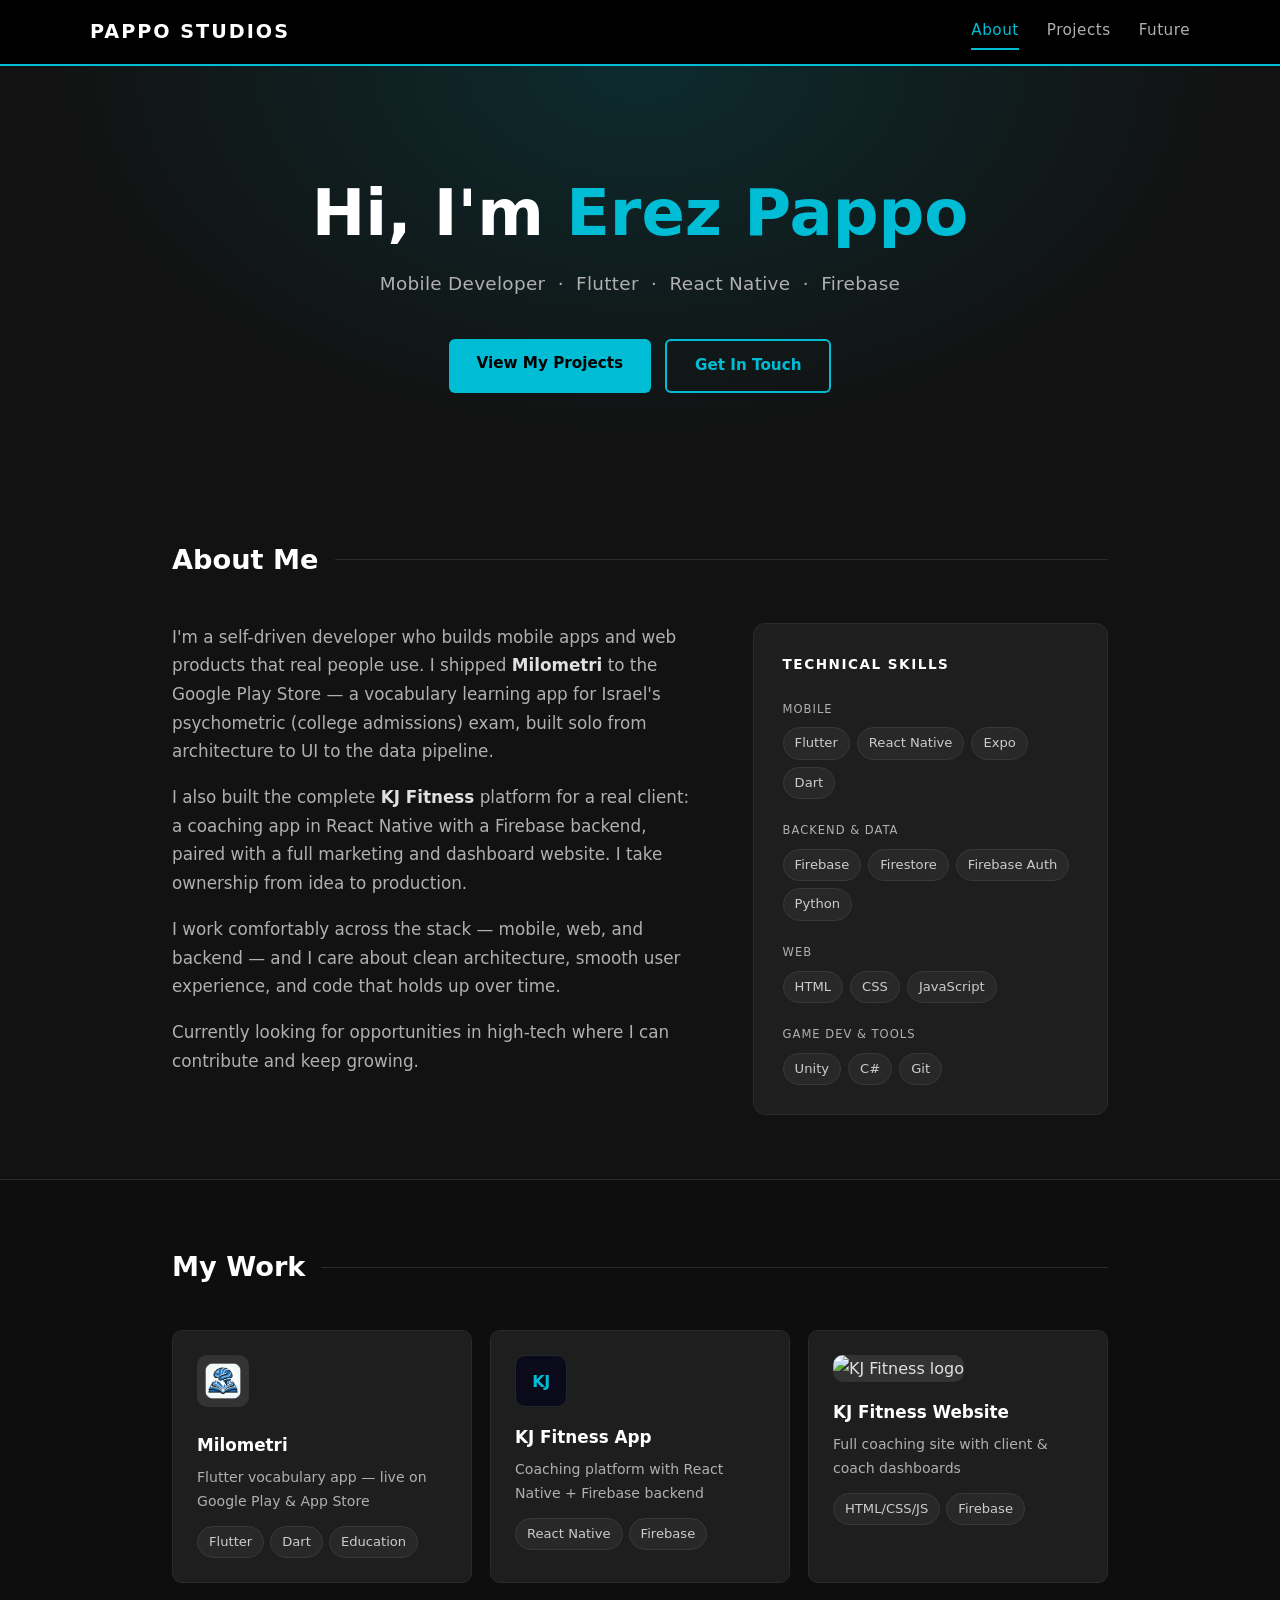
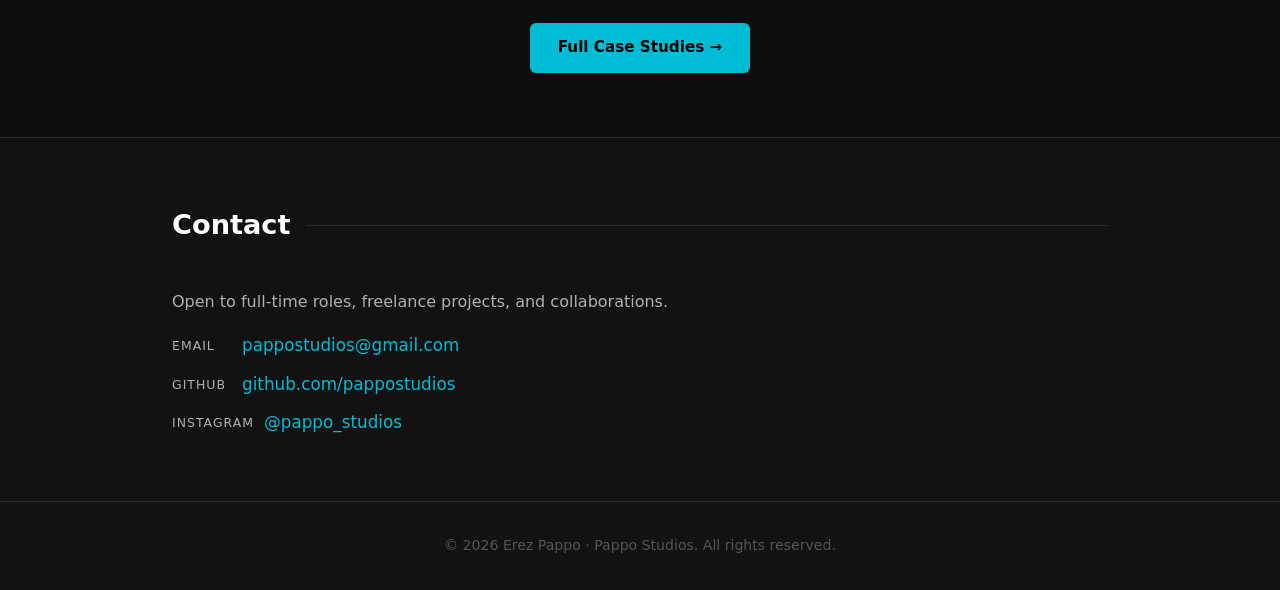
==== index.html @ 2765cebe "Add Instagram to contact section and live link for KJ Fitness Website https://claude.ai/code/session" ====
<!DOCTYPE html>
<html lang="en">
<head>
    <meta charset="UTF-8">
    <meta name="viewport" content="width=device-width, initial-scale=1.0">
    <title>Pappo Studios — Erez Pappo</title>
    <meta name="description" content="Erez Pappo — mobile app developer specializing in Flutter and React Native. Shipped Milometri on Google Play and built the KJ Fitness platform.">
    <meta name="google-site-verification" content="IaIan8TqYWaDXuc7kkfUvZFAm7i82vRH1DQ_aaLUsQQ" />
    <style>
        :root {
            --primary: #00bcd4;
            --bg: #121212;
            --card: #1e1e1e;
            --border: #2a2a2a;
            --text: #e0e0e0;
            --muted: #b0b0b0;
        }

        *, *::before, *::after { box-sizing: border-box; margin: 0; padding: 0; }

        body {
            font-family: 'Segoe UI', system-ui, -apple-system, sans-serif;
            background: var(--bg);
            color: var(--text);
            line-height: 1.7;
        }

        /* ── Header ── */
        header {
            background: #000;
            border-bottom: 2px solid var(--primary);
            padding: 0 2rem;
            position: sticky;
            top: 0;
            z-index: 100;
        }

        .header-inner {
            max-width: 1100px;
            margin: 0 auto;
            display: flex;
            align-items: center;
            justify-content: space-between;
            height: 64px;
        }

        .logo {
            font-size: 1.2rem;
            font-weight: 800;
            letter-spacing: 2px;
            color: #fff;
            text-transform: uppercase;
            text-decoration: none;
        }

        nav { display: flex; gap: 28px; }
        nav a {
            color: var(--muted);
            text-decoration: none;
            font-size: 0.95rem;
            letter-spacing: 0.5px;
            transition: color 0.2s;
            padding: 4px 0;
            border-bottom: 2px solid transparent;
        }
        nav a:hover { color: #fff; }
        nav a.active { color: var(--primary); border-bottom-color: var(--primary); }

        /* ── Hero ── */
        .hero {
            padding: 7rem 2rem 5rem;
            text-align: center;
            background: radial-gradient(ellipse at 50% 0%, #0d2b2e 0%, var(--bg) 65%);
        }

        .hero h1 {
            font-size: clamp(2.4rem, 6vw, 4rem);
            font-weight: 800;
            line-height: 1.1;
            margin-bottom: 1.2rem;
            color: #fff;
        }

        .accent { color: var(--primary); }

        .hero .tagline {
            font-size: 1.15rem;
            color: var(--muted);
            margin-bottom: 2.5rem;
            letter-spacing: 0.3px;
        }

        .hero-links { display: flex; gap: 14px; justify-content: center; flex-wrap: wrap; }

        /* ── Buttons ── */
        .btn-primary {
            display: inline-block;
            padding: 12px 28px;
            background: var(--primary);
            color: #000;
            font-weight: 700;
            text-decoration: none;
            border-radius: 6px;
            transition: background 0.2s, color 0.2s;
            font-size: 0.95rem;
        }
        .btn-primary:hover { background: #fff; color: #000; }

        .btn-outline {
            display: inline-block;
            padding: 12px 28px;
            border: 2px solid var(--primary);
            color: var(--primary);
            font-weight: 700;
            text-decoration: none;
            border-radius: 6px;
            transition: all 0.2s;
            font-size: 0.95rem;
        }
        .btn-outline:hover { background: var(--primary); color: #000; }

        /* ── Container / Sections ── */
        .container {
            max-width: 1000px;
            margin: 0 auto;
            padding: 4rem 2rem;
        }

        .section-title {
            font-size: 1.7rem;
            font-weight: 700;
            color: #fff;
            margin-bottom: 2.5rem;
            display: flex;
            align-items: center;
            gap: 1rem;
        }
        .section-title::after {
            content: '';
            flex: 1;
            height: 1px;
            background: var(--border);
        }

        /* ── About grid ── */
        .about-grid {
            display: grid;
            grid-template-columns: 3fr 2fr;
            gap: 3rem;
            align-items: start;
        }

        .about-text p {
            color: var(--muted);
            margin-bottom: 1.1rem;
            font-size: 1.05rem;
        }
        .about-text p:last-child { margin-bottom: 0; }
        .about-text strong { color: var(--text); }

        /* ── Skills box ── */
        .skills-box {
            background: var(--card);
            border: 1px solid var(--border);
            border-radius: 12px;
            padding: 1.8rem;
        }

        .skills-box h3 {
            font-size: 0.85rem;
            font-weight: 700;
            color: #fff;
            margin-bottom: 1.5rem;
            text-transform: uppercase;
            letter-spacing: 1.5px;
        }

        .skill-group { margin-bottom: 1.4rem; }
        .skill-group:last-child { margin-bottom: 0; }

        .skill-label {
            display: block;
            font-size: 0.72rem;
            text-transform: uppercase;
            letter-spacing: 1px;
            color: var(--muted);
            margin-bottom: 8px;
        }

        .skill-tags { display: flex; flex-wrap: wrap; gap: 7px; }

        .tag {
            display: inline-block;
            background: #282828;
            color: #ccc;
            padding: 4px 11px;
            border-radius: 20px;
            font-size: 0.82rem;
            border: 1px solid #383838;
        }

        /* ── Section alt (projects preview) ── */
        .section-alt {
            background: #0e0e0e;
            border-top: 1px solid var(--border);
            border-bottom: 1px solid var(--border);
        }

        .preview-grid {
            display: grid;
            grid-template-columns: repeat(auto-fit, minmax(250px, 1fr));
            gap: 18px;
            margin-bottom: 2.5rem;
        }

        .preview-card {
            background: var(--card);
            border: 1px solid var(--border);
            border-radius: 10px;
            padding: 1.5rem;
            transition: border-color 0.2s, transform 0.2s;
            text-decoration: none;
            display: block;
            color: var(--text);
        }
        .preview-card:hover { border-color: var(--primary); transform: translateY(-3px); }

        .preview-logo {
            width: 52px;
            height: 52px;
            border-radius: 10px;
            object-fit: cover;
            margin-bottom: 1rem;
            background: #333;
        }

        .preview-logo-text {
            width: 52px;
            height: 52px;
            border-radius: 10px;
            margin-bottom: 1rem;
            background: #0A0A1A;
            border: 1px solid #1e2a2a;
            display: flex;
            align-items: center;
            justify-content: center;
            font-size: 1rem;
            font-weight: 900;
            color: #00bcd4;
            letter-spacing: -0.5px;
        }

        .preview-card h3 { font-size: 1.05rem; margin-bottom: 6px; color: #fff; }
        .preview-card p { font-size: 0.88rem; color: var(--muted); margin-bottom: 12px; }
        .preview-card .tag-row { display: flex; flex-wrap: wrap; gap: 6px; }

        /* ── Contact ── */
        .contact-list {
            list-style: none;
            display: flex;
            flex-direction: column;
            gap: 10px;
            margin-top: 1rem;
            font-size: 1.05rem;
        }
        .contact-list li { display: flex; align-items: center; gap: 10px; color: var(--muted); }
        .contact-list .label { min-width: 60px; font-size: 0.78rem; text-transform: uppercase; letter-spacing: 1px; }
        .contact-list a { color: var(--primary); text-decoration: none; }
        .contact-list a:hover { text-decoration: underline; }

        /* ── Footer ── */
        footer {
            text-align: center;
            padding: 2rem;
            color: #555;
            border-top: 1px solid var(--border);
            font-size: 0.88rem;
        }

        /* ── Responsive ── */
        @media (max-width: 720px) {
            .about-grid { grid-template-columns: 1fr; }
            nav { gap: 18px; }
        }
    </style>
</head>
<body>

    <header>
        <div class="header-inner">
            <a href="index.html" class="logo">Pappo Studios</a>
            <nav>
                <a href="index.html" class="active">About</a>
                <a href="projects.html">Projects</a>
                <a href="future.html">Future</a>
            </nav>
        </div>
    </header>

    <!-- Hero -->
    <section class="hero">
        <h1>Hi, I'm <span class="accent">Erez Pappo</span></h1>
        <p class="tagline">Mobile Developer &nbsp;&middot;&nbsp; Flutter &nbsp;&middot;&nbsp; React Native &nbsp;&middot;&nbsp; Firebase</p>
        <div class="hero-links">
            <a href="projects.html" class="btn-primary">View My Projects</a>
            <a href="mailto:pappostudios@gmail.com" class="btn-outline">Get In Touch</a>
        </div>
    </section>

    <!-- About -->
    <div class="container">
        <h2 class="section-title">About Me</h2>
        <div class="about-grid">
            <div class="about-text">
                <p>I'm a self-driven developer who builds mobile apps and web products that real people use. I shipped <strong>Milometri</strong> to the Google Play Store &mdash; a vocabulary learning app for Israel's psychometric (college admissions) exam, built solo from architecture to UI to the data pipeline.</p>
                <p>I also built the complete <strong>KJ Fitness</strong> platform for a real client: a coaching app in React Native with a Firebase backend, paired with a full marketing and dashboard website. I take ownership from idea to production.</p>
                <p>I work comfortably across the stack &mdash; mobile, web, and backend &mdash; and I care about clean architecture, smooth user experience, and code that holds up over time.</p>
                <p>Currently looking for opportunities in high-tech where I can contribute and keep growing.</p>
            </div>

            <div class="skills-box">
                <h3>Technical Skills</h3>

                <div class="skill-group">
                    <span class="skill-label">Mobile</span>
                    <div class="skill-tags">
                        <span class="tag">Flutter</span>
                        <span class="tag">React Native</span>
                        <span class="tag">Expo</span>
                        <span class="tag">Dart</span>
                    </div>
                </div>

                <div class="skill-group">
                    <span class="skill-label">Backend &amp; Data</span>
                    <div class="skill-tags">
                        <span class="tag">Firebase</span>
                        <span class="tag">Firestore</span>
                        <span class="tag">Firebase Auth</span>
                        <span class="tag">Python</span>
                    </div>
                </div>

                <div class="skill-group">
                    <span class="skill-label">Web</span>
                    <div class="skill-tags">
                        <span class="tag">HTML</span>
                        <span class="tag">CSS</span>
                        <span class="tag">JavaScript</span>
                    </div>
                </div>

                <div class="skill-group">
                    <span class="skill-label">Game Dev &amp; Tools</span>
                    <div class="skill-tags">
                        <span class="tag">Unity</span>
                        <span class="tag">C#</span>
                        <span class="tag">Git</span>
                    </div>
                </div>
            </div>
        </div>
    </div>

    <!-- Projects Preview -->
    <section class="section-alt">
        <div class="container">
            <h2 class="section-title">My Work</h2>

            <div class="preview-grid">
                <a href="projects.html#milometri" class="preview-card">
                    <img src="images/icon.png" alt="Milometri icon" class="preview-logo">
                    <h3>Milometri</h3>
                    <p>Flutter vocabulary app &mdash; live on Google Play &amp; App Store</p>
                    <div class="tag-row">
                        <span class="tag">Flutter</span>
                        <span class="tag">Dart</span>
                        <span class="tag">Education</span>
                    </div>
                </a>

                <a href="projects.html#kj-app" class="preview-card">
                    <div class="preview-logo-text">KJ</div>
                    <h3>KJ Fitness App</h3>
                    <p>Coaching platform with React Native + Firebase backend</p>
                    <div class="tag-row">
                        <span class="tag">React Native</span>
                        <span class="tag">Firebase</span>
                    </div>
                </a>

                <a href="projects.html#kj-website" class="preview-card">
                    <img src="https://raw.githubusercontent.com/pappostudios/KJ-Fitness-Website/main/kj%20fitness.jpg" alt="KJ Fitness logo" class="preview-logo">
                    <h3>KJ Fitness Website</h3>
                    <p>Full coaching site with client &amp; coach dashboards</p>
                    <div class="tag-row">
                        <span class="tag">HTML/CSS/JS</span>
                        <span class="tag">Firebase</span>
                    </div>
                </a>
            </div>

            <div style="text-align: center;">
                <a href="projects.html" class="btn-primary">Full Case Studies &rarr;</a>
            </div>
        </div>
    </section>

    <!-- Contact -->
    <div class="container">
        <h2 class="section-title">Contact</h2>
        <p style="color: var(--muted);">Open to full-time roles, freelance projects, and collaborations.</p>
        <ul class="contact-list">
            <li>
                <span class="label">Email</span>
                <a href="mailto:pappostudios@gmail.com">pappostudios@gmail.com</a>
            </li>
            <li>
                <span class="label">GitHub</span>
                <a href="https://github.com/pappostudios" target="_blank" rel="noopener">github.com/pappostudios</a>
            </li>
            <li>
                <span class="label">Instagram</span>
                <a href="https://www.instagram.com/pappo_studios?igsh=cGtnejB0eWY4bWkz" target="_blank" rel="noopener">@pappo_studios</a>
            </li>
        </ul>
    </div>

    <footer>
        <p>&copy; 2026 Erez Pappo &middot; Pappo Studios. All rights reserved.</p>
    </footer>

</body>
</html>
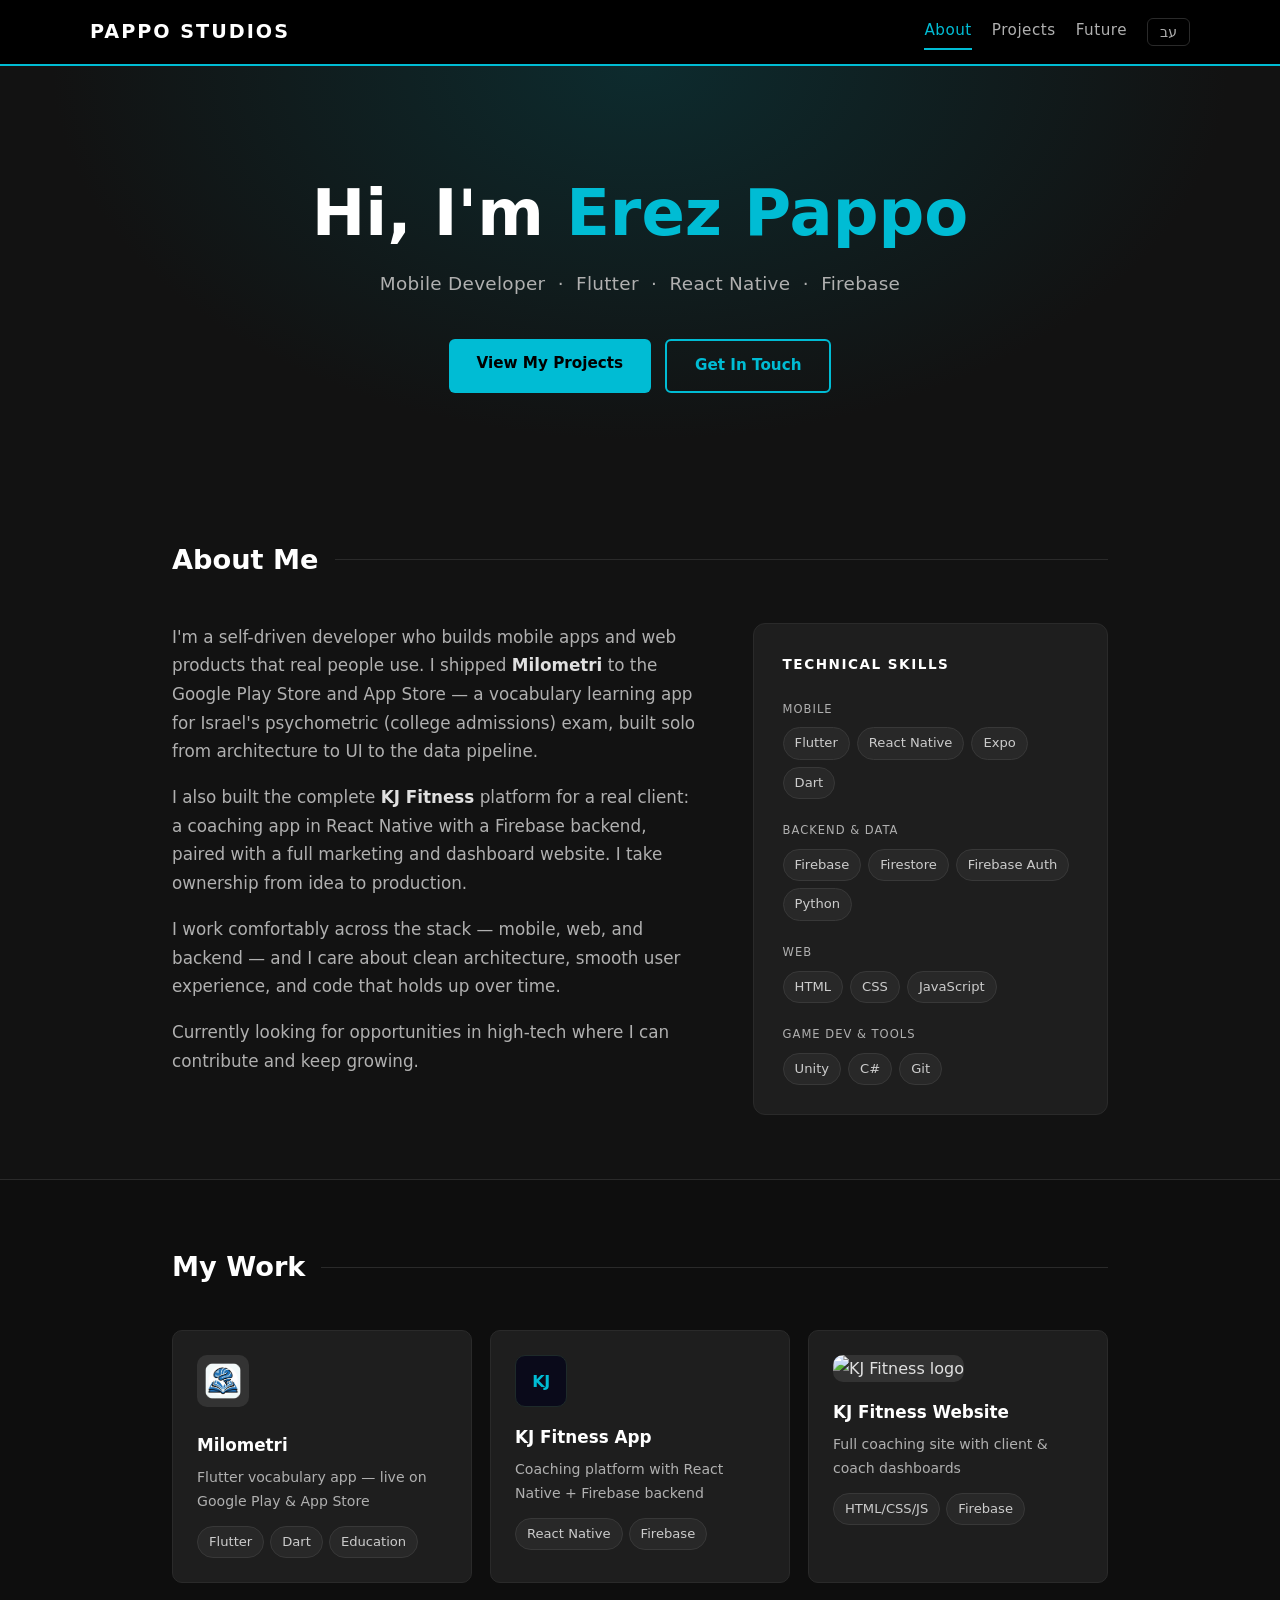
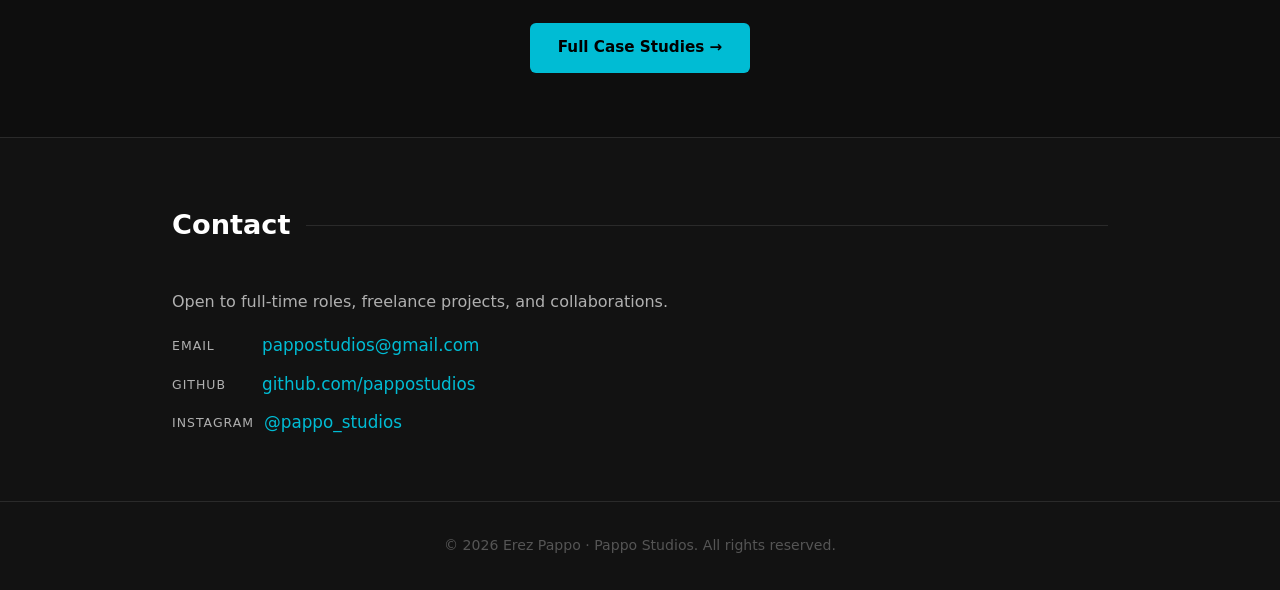
==== commit 626e71f7: "Add bilingual EN/HE language toggle across all three pages - Language switcher button (עב / EN) in e" ====
--- a/index.html
+++ b/index.html
@@ -1,11 +1,22 @@
 <!DOCTYPE html>
-<html lang="en">
+<html lang="en" dir="ltr" data-lang="en">
 <head>
     <meta charset="UTF-8">
     <meta name="viewport" content="width=device-width, initial-scale=1.0">
     <title>Pappo Studios — Erez Pappo</title>
-    <meta name="description" content="Erez Pappo — mobile app developer specializing in Flutter and React Native. Shipped Milometri on Google Play and built the KJ Fitness platform.">
+    <meta name="description" content="Erez Pappo — mobile app developer specializing in Flutter and React Native.">
     <meta name="google-site-verification" content="IaIan8TqYWaDXuc7kkfUvZFAm7i82vRH1DQ_aaLUsQQ" />
+    <script>
+        /* Runs before CSS paint — prevents Hebrew flash */
+        (function () {
+            var s = localStorage.getItem('lang');
+            if (s === 'he') {
+                document.documentElement.setAttribute('lang', 'he');
+                document.documentElement.setAttribute('dir', 'rtl');
+                document.documentElement.setAttribute('data-lang', 'he');
+            }
+        })();
+    </script>
     <style>
         :root {
             --primary: #00bcd4;
@@ -25,6 +36,24 @@
             line-height: 1.7;
         }
 
+        /* ── Language visibility ── */
+        html[data-lang="he"] .en { display: none !important; }
+        html:not([data-lang="he"]) .he { display: none !important; }
+
+        /* ── Language button ── */
+        .lang-btn {
+            background: transparent;
+            border: 1px solid var(--border);
+            color: var(--muted);
+            padding: 5px 12px;
+            border-radius: 6px;
+            cursor: pointer;
+            font-size: 0.88rem;
+            font-family: inherit;
+            transition: border-color 0.2s, color 0.2s;
+        }
+        .lang-btn:hover { border-color: var(--primary); color: var(--primary); }
+
         /* ── Header ── */
         header {
             background: #000;
@@ -53,7 +82,7 @@
             text-decoration: none;
         }
 
-        nav { display: flex; gap: 28px; }
+        nav { display: flex; gap: 20px; align-items: center; }
         nav a {
             color: var(--muted);
             text-decoration: none;
@@ -199,7 +228,7 @@
             border: 1px solid #383838;
         }
 
-        /* ── Section alt (projects preview) ── */
+        /* ── Section alt ── */
         .section-alt {
             background: #0e0e0e;
             border-top: 1px solid var(--border);
@@ -264,7 +293,7 @@
             font-size: 1.05rem;
         }
         .contact-list li { display: flex; align-items: center; gap: 10px; color: var(--muted); }
-        .contact-list .label { min-width: 60px; font-size: 0.78rem; text-transform: uppercase; letter-spacing: 1px; }
+        .contact-list .label { min-width: 80px; font-size: 0.78rem; text-transform: uppercase; letter-spacing: 1px; }
         .contact-list a { color: var(--primary); text-decoration: none; }
         .contact-list a:hover { text-decoration: underline; }
 
@@ -280,7 +309,7 @@
         /* ── Responsive ── */
         @media (max-width: 720px) {
             .about-grid { grid-template-columns: 1fr; }
-            nav { gap: 18px; }
+            nav { gap: 12px; }
         }
     </style>
 </head>
@@ -290,39 +319,74 @@
         <div class="header-inner">
             <a href="index.html" class="logo">Pappo Studios</a>
             <nav>
-                <a href="index.html" class="active">About</a>
-                <a href="projects.html">Projects</a>
-                <a href="future.html">Future</a>
+                <a href="index.html" class="active">
+                    <span class="en">About</span><span class="he">אודות</span>
+                </a>
+                <a href="projects.html">
+                    <span class="en">Projects</span><span class="he">פרויקטים</span>
+                </a>
+                <a href="future.html">
+                    <span class="en">Future</span><span class="he">עתידי</span>
+                </a>
+                <button onclick="toggleLang()" id="langBtn" class="lang-btn">עב</button>
             </nav>
         </div>
     </header>
 
     <!-- Hero -->
     <section class="hero">
-        <h1>Hi, I'm <span class="accent">Erez Pappo</span></h1>
-        <p class="tagline">Mobile Developer &nbsp;&middot;&nbsp; Flutter &nbsp;&middot;&nbsp; React Native &nbsp;&middot;&nbsp; Firebase</p>
+        <h1>
+            <span class="en">Hi, I'm <span class="accent">Erez Pappo</span></span>
+            <span class="he">היי, אני <span class="accent">ארז פפו</span></span>
+        </h1>
+        <p class="tagline">
+            <span class="en">Mobile Developer &nbsp;&middot;&nbsp; Flutter &nbsp;&middot;&nbsp; React Native &nbsp;&middot;&nbsp; Firebase</span>
+            <span class="he">מפתח מובייל &nbsp;&middot;&nbsp; Flutter &nbsp;&middot;&nbsp; React Native &nbsp;&middot;&nbsp; Firebase</span>
+        </p>
         <div class="hero-links">
-            <a href="projects.html" class="btn-primary">View My Projects</a>
-            <a href="mailto:pappostudios@gmail.com" class="btn-outline">Get In Touch</a>
+            <a href="projects.html" class="btn-primary">
+                <span class="en">View My Projects</span>
+                <span class="he">הפרויקטים שלי</span>
+            </a>
+            <a href="mailto:pappostudios@gmail.com" class="btn-outline">
+                <span class="en">Get In Touch</span>
+                <span class="he">צור קשר</span>
+            </a>
         </div>
     </section>
 
     <!-- About -->
     <div class="container">
-        <h2 class="section-title">About Me</h2>
+        <h2 class="section-title">
+            <span class="en">About Me</span>
+            <span class="he">אודות</span>
+        </h2>
         <div class="about-grid">
             <div class="about-text">
-                <p>I'm a self-driven developer who builds mobile apps and web products that real people use. I shipped <strong>Milometri</strong> to the Google Play Store &mdash; a vocabulary learning app for Israel's psychometric (college admissions) exam, built solo from architecture to UI to the data pipeline.</p>
-                <p>I also built the complete <strong>KJ Fitness</strong> platform for a real client: a coaching app in React Native with a Firebase backend, paired with a full marketing and dashboard website. I take ownership from idea to production.</p>
-                <p>I work comfortably across the stack &mdash; mobile, web, and backend &mdash; and I care about clean architecture, smooth user experience, and code that holds up over time.</p>
-                <p>Currently looking for opportunities in high-tech where I can contribute and keep growing.</p>
+                <p class="en">I'm a self-driven developer who builds mobile apps and web products that real people use. I shipped <strong>Milometri</strong> to the Google Play Store and App Store &mdash; a vocabulary learning app for Israel's psychometric (college admissions) exam, built solo from architecture to UI to the data pipeline.</p>
+                <p class="he">אני מפתח עצמאי שבונה אפליקציות מובייל ומוצרי ווב שאנשים אמיתיים משתמשים בהם. פיתחתי ופרסמתי את <strong>מילומטרי</strong> ב-Google Play ובאפ סטור — אפליקציה ללימוד אוצר מילים לפסיכומטרי, שנבנתה לבד מהארכיטקטורה ועד ה-UI ו-Pipeline הנתונים.</p>
+
+                <p class="en">I also built the complete <strong>KJ Fitness</strong> platform for a real client: a coaching app in React Native with a Firebase backend, paired with a full marketing and dashboard website. I take ownership from idea to production.</p>
+                <p class="he">פיתחתי גם את פלטפורמת <strong>KJ Fitness</strong> עבור לקוח אמיתי: אפליקציית אימון ב-React Native עם Backend ב-Firebase, לצד אתר שיווקי ודשבורדים מלאים. אני לוקח אחריות מלאה מהרעיון ועד הפרודקשן.</p>
+
+                <p class="en">I work comfortably across the stack &mdash; mobile, web, and backend &mdash; and I care about clean architecture, smooth user experience, and code that holds up over time.</p>
+                <p class="he">אני עובד בנוחות לאורך כל ה-Stack — מובייל, ווב ו-Backend — ואכפת לי מארכיטקטורה נקייה, חוויית משתמש חלקה וקוד שמחזיק לאורך זמן.</p>
+
+                <p class="en">Currently looking for opportunities in high-tech where I can contribute and keep growing.</p>
+                <p class="he">מחפש כעת הזדמנויות בהייטק שבהן אוכל לתרום ולהמשיך לצמוח.</p>
             </div>
 
             <div class="skills-box">
-                <h3>Technical Skills</h3>
+                <h3>
+                    <span class="en">Technical Skills</span>
+                    <span class="he">כישורים טכניים</span>
+                </h3>
 
                 <div class="skill-group">
-                    <span class="skill-label">Mobile</span>
+                    <span class="skill-label">
+                        <span class="en">Mobile</span>
+                        <span class="he">מובייל</span>
+                    </span>
                     <div class="skill-tags">
                         <span class="tag">Flutter</span>
                         <span class="tag">React Native</span>
@@ -332,7 +396,10 @@
                 </div>
 
                 <div class="skill-group">
-                    <span class="skill-label">Backend &amp; Data</span>
+                    <span class="skill-label">
+                        <span class="en">Backend &amp; Data</span>
+                        <span class="he">Backend ונתונים</span>
+                    </span>
                     <div class="skill-tags">
                         <span class="tag">Firebase</span>
                         <span class="tag">Firestore</span>
@@ -342,7 +409,10 @@
                 </div>
 
                 <div class="skill-group">
-                    <span class="skill-label">Web</span>
+                    <span class="skill-label">
+                        <span class="en">Web</span>
+                        <span class="he">ווב</span>
+                    </span>
                     <div class="skill-tags">
                         <span class="tag">HTML</span>
                         <span class="tag">CSS</span>
@@ -351,7 +421,10 @@
                 </div>
 
                 <div class="skill-group">
-                    <span class="skill-label">Game Dev &amp; Tools</span>
+                    <span class="skill-label">
+                        <span class="en">Game Dev &amp; Tools</span>
+                        <span class="he">פיתוח משחקים וכלים</span>
+                    </span>
                     <div class="skill-tags">
                         <span class="tag">Unity</span>
                         <span class="tag">C#</span>
@@ -365,13 +438,19 @@
     <!-- Projects Preview -->
     <section class="section-alt">
         <div class="container">
-            <h2 class="section-title">My Work</h2>
+            <h2 class="section-title">
+                <span class="en">My Work</span>
+                <span class="he">העבודות שלי</span>
+            </h2>
 
             <div class="preview-grid">
                 <a href="projects.html#milometri" class="preview-card">
                     <img src="images/icon.png" alt="Milometri icon" class="preview-logo">
                     <h3>Milometri</h3>
-                    <p>Flutter vocabulary app &mdash; live on Google Play &amp; App Store</p>
+                    <p>
+                        <span class="en">Flutter vocabulary app &mdash; live on Google Play &amp; App Store</span>
+                        <span class="he">אפליקציית אוצר מילים ב-Flutter — זמינה ב-Google Play ובאפ סטור</span>
+                    </p>
                     <div class="tag-row">
                         <span class="tag">Flutter</span>
                         <span class="tag">Dart</span>
@@ -382,7 +461,10 @@
                 <a href="projects.html#kj-app" class="preview-card">
                     <div class="preview-logo-text">KJ</div>
                     <h3>KJ Fitness App</h3>
-                    <p>Coaching platform with React Native + Firebase backend</p>
+                    <p>
+                        <span class="en">Coaching platform with React Native + Firebase backend</span>
+                        <span class="he">פלטפורמת אימון עם React Native ו-Firebase</span>
+                    </p>
                     <div class="tag-row">
                         <span class="tag">React Native</span>
                         <span class="tag">Firebase</span>
@@ -392,7 +474,10 @@
                 <a href="projects.html#kj-website" class="preview-card">
                     <img src="https://raw.githubusercontent.com/pappostudios/KJ-Fitness-Website/main/kj%20fitness.jpg" alt="KJ Fitness logo" class="preview-logo">
                     <h3>KJ Fitness Website</h3>
-                    <p>Full coaching site with client &amp; coach dashboards</p>
+                    <p>
+                        <span class="en">Full coaching site with client &amp; coach dashboards</span>
+                        <span class="he">אתר אימון מלא עם דשבורדים ללקוח ולמאמן</span>
+                    </p>
                     <div class="tag-row">
                         <span class="tag">HTML/CSS/JS</span>
                         <span class="tag">Firebase</span>
@@ -401,18 +486,27 @@
             </div>
 
             <div style="text-align: center;">
-                <a href="projects.html" class="btn-primary">Full Case Studies &rarr;</a>
+                <a href="projects.html" class="btn-primary">
+                    <span class="en">Full Case Studies &rarr;</span>
+                    <span class="he">&larr; לכל הפרויקטים</span>
+                </a>
             </div>
         </div>
     </section>
 
     <!-- Contact -->
     <div class="container">
-        <h2 class="section-title">Contact</h2>
-        <p style="color: var(--muted);">Open to full-time roles, freelance projects, and collaborations.</p>
+        <h2 class="section-title">
+            <span class="en">Contact</span>
+            <span class="he">יצירת קשר</span>
+        </h2>
+        <p style="color: var(--muted);">
+            <span class="en">Open to full-time roles, freelance projects, and collaborations.</span>
+            <span class="he">פתוח לפוזיציות Full-time, פרויקטים פרילנס ושיתופי פעולה.</span>
+        </p>
         <ul class="contact-list">
             <li>
-                <span class="label">Email</span>
+                <span class="label"><span class="en">Email</span><span class="he">מייל</span></span>
                 <a href="mailto:pappostudios@gmail.com">pappostudios@gmail.com</a>
             </li>
             <li>
@@ -427,8 +521,31 @@
     </div>
 
     <footer>
-        <p>&copy; 2026 Erez Pappo &middot; Pappo Studios. All rights reserved.</p>
+        <p>
+            <span class="en">&copy; 2026 Erez Pappo &middot; Pappo Studios. All rights reserved.</span>
+            <span class="he">&copy; 2026 ארז פפו &middot; Pappo Studios. כל הזכויות שמורות.</span>
+        </p>
     </footer>
+
+    <script>
+        function setLang(lang) {
+            var isHe = lang === 'he';
+            document.documentElement.setAttribute('lang', lang);
+            document.documentElement.setAttribute('dir', isHe ? 'rtl' : 'ltr');
+            document.documentElement.setAttribute('data-lang', lang);
+            var btn = document.getElementById('langBtn');
+            if (btn) btn.textContent = isHe ? 'EN' : 'עב';
+            localStorage.setItem('lang', lang);
+        }
+        function toggleLang() {
+            setLang((localStorage.getItem('lang') || 'en') === 'en' ? 'he' : 'en');
+        }
+        (function () {
+            var saved = localStorage.getItem('lang') || 'en';
+            var btn = document.getElementById('langBtn');
+            if (btn) btn.textContent = saved === 'he' ? 'EN' : 'עב';
+        })();
+    </script>
 
 </body>
 </html>
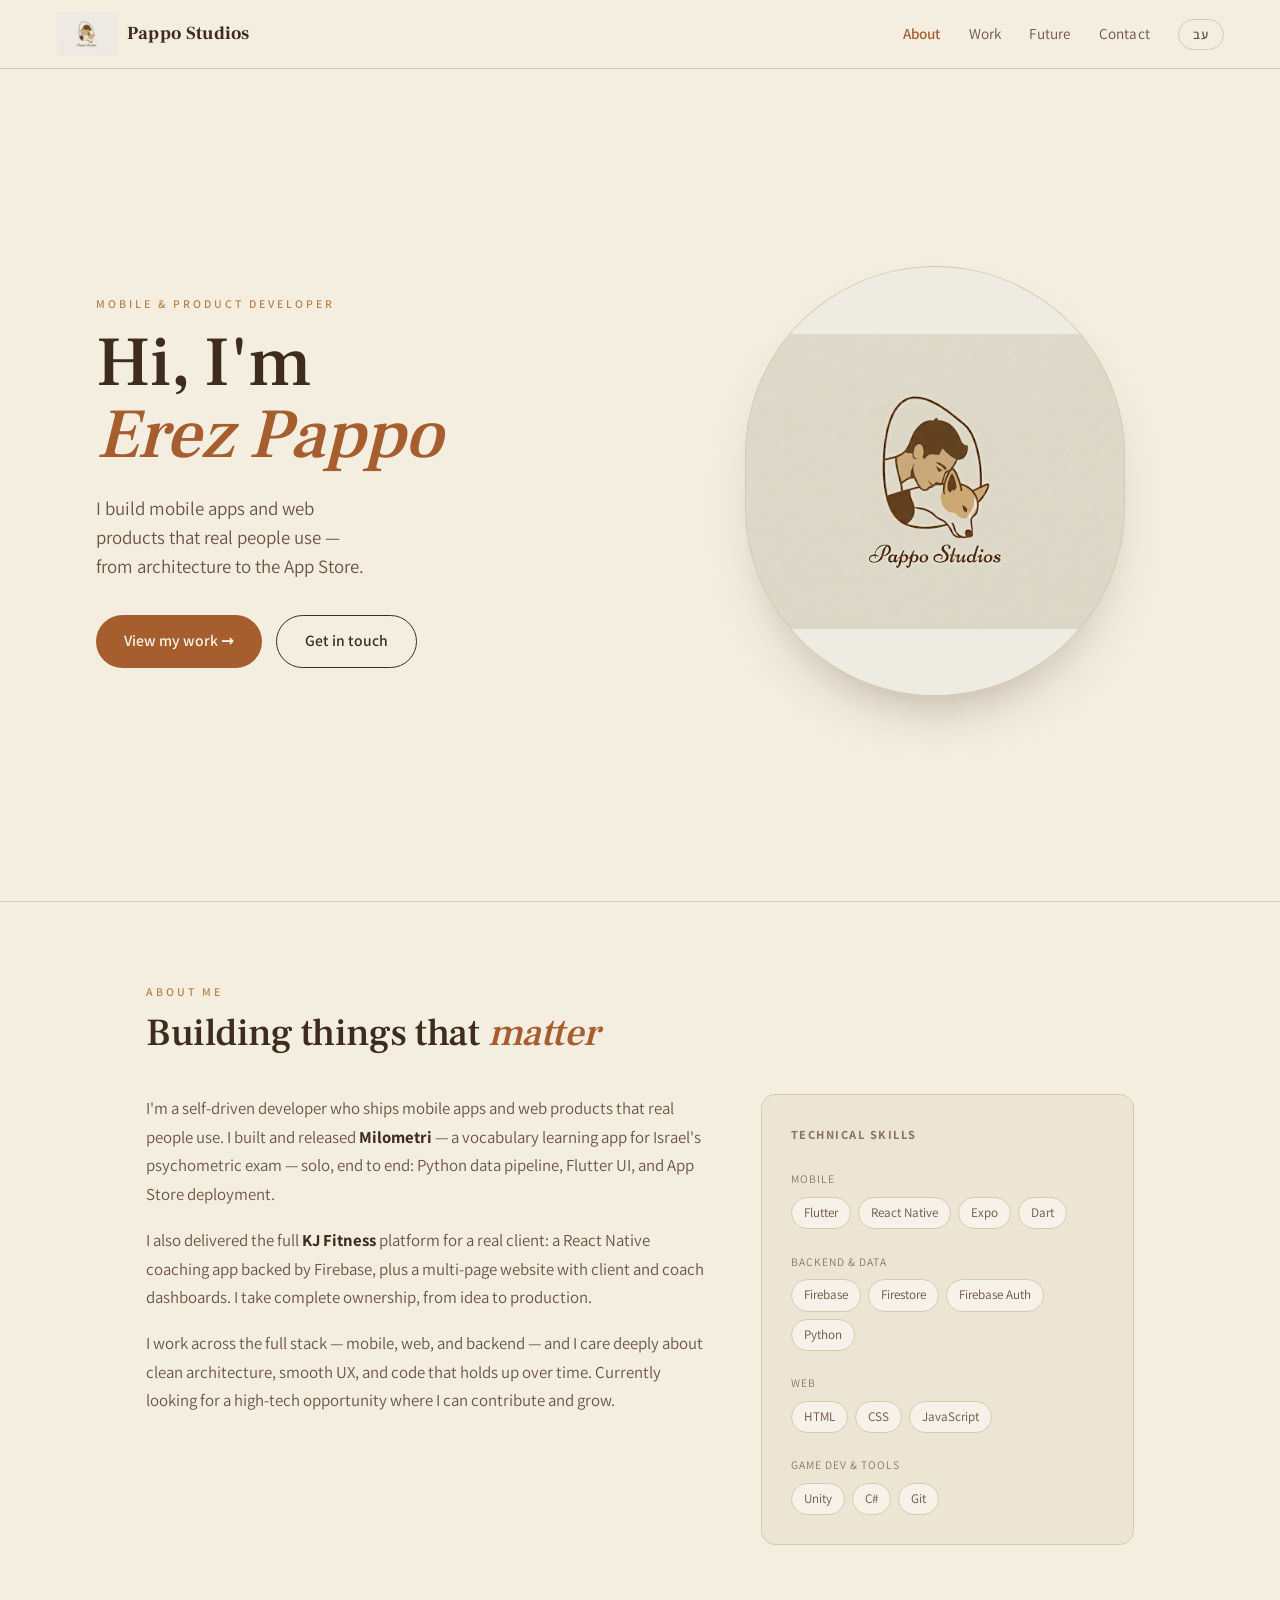
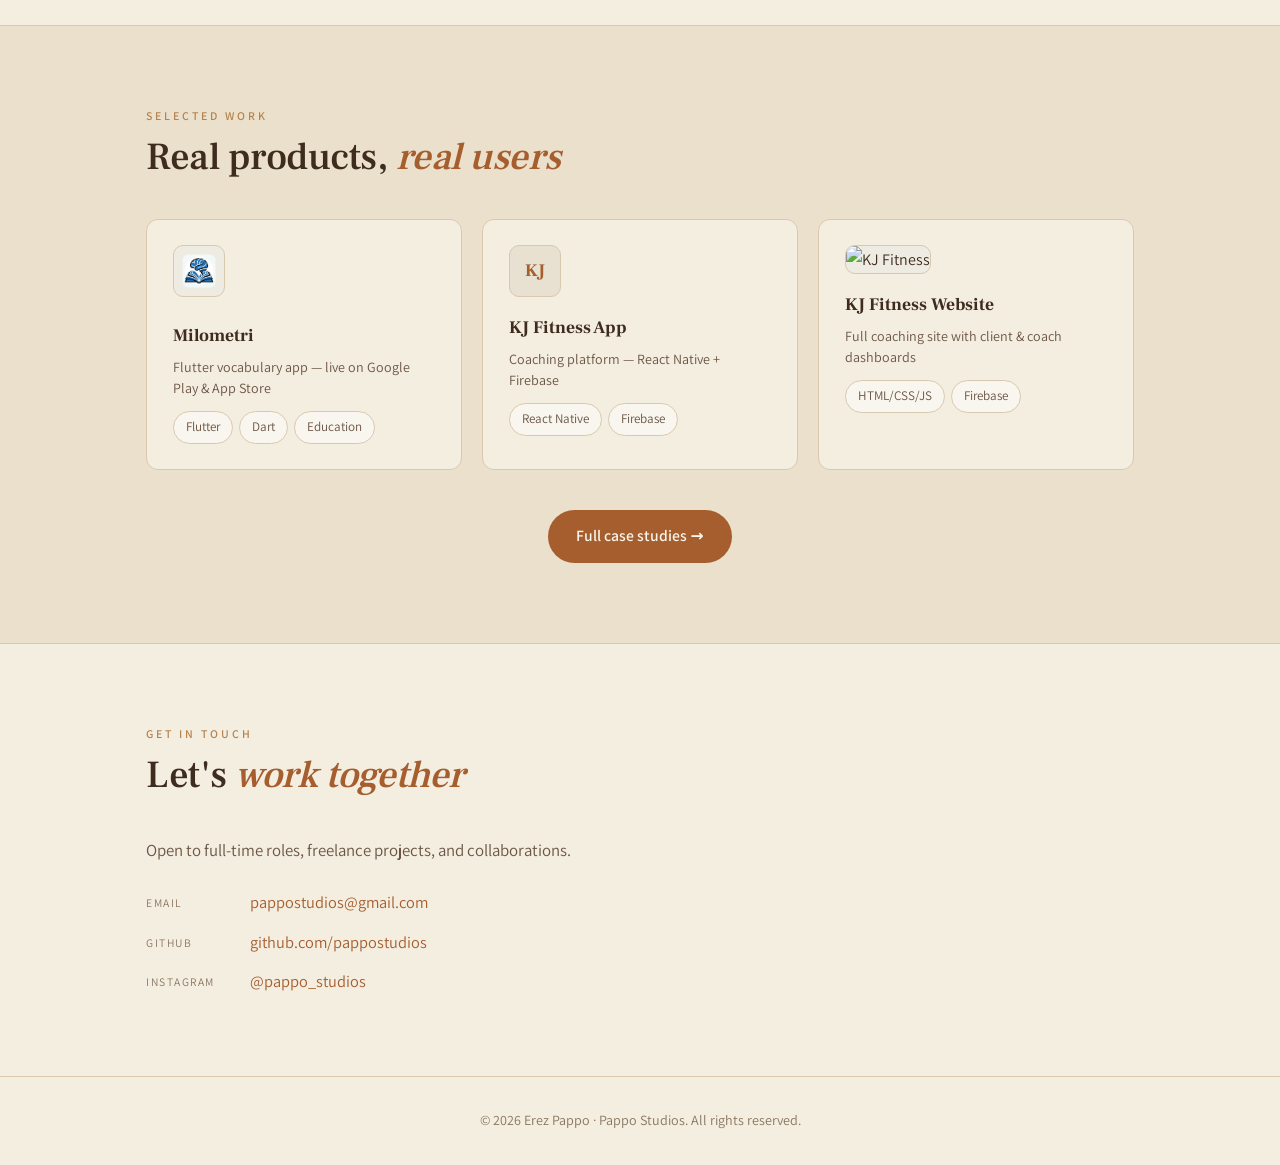
==== commit 0b987e44: "Redesign all pages with warm editorial theme (Option A) Replaces the dark teal palette with the logo" ====
--- a/index.html
+++ b/index.html
@@ -6,8 +6,10 @@
     <title>Pappo Studios — Erez Pappo</title>
     <meta name="description" content="Erez Pappo — mobile app developer specializing in Flutter and React Native.">
     <meta name="google-site-verification" content="IaIan8TqYWaDXuc7kkfUvZFAm7i82vRH1DQ_aaLUsQQ" />
+    <link rel="preconnect" href="https://fonts.googleapis.com">
+    <link rel="preconnect" href="https://fonts.gstatic.com" crossorigin>
+    <link href="https://fonts.googleapis.com/css2?family=Frank+Ruhl+Libre:wght@400;500;700;900&family=Assistant:wght@300;400;500;600;700&display=swap" rel="stylesheet">
     <script>
-        /* Runs before CSS paint — prevents Hebrew flash */
         (function () {
             var s = localStorage.getItem('lang');
             if (s === 'he') {
@@ -19,186 +21,293 @@
     </script>
     <style>
         :root {
-            --primary: #00bcd4;
-            --bg: #121212;
-            --card: #1e1e1e;
-            --border: #2a2a2a;
-            --text: #e0e0e0;
-            --muted: #b0b0b0;
+            --paper:   #F4EEE1;
+            --paper-2: #EAE0CB;
+            --logo-bg: #EEEBE2;
+            --ink:     #3E2C1E;
+            --ink-soft:#6B5544;
+            --muted:   #8A765F;
+            --caramel: #B5824E;
+            --fox:     #A65E2E;
+            --line:    #D8C9AE;
+            --card:    #EDE5D4;
+            --serif:   'Frank Ruhl Libre', Georgia, serif;
+            --sans:    'Assistant', system-ui, sans-serif;
         }
 
         *, *::before, *::after { box-sizing: border-box; margin: 0; padding: 0; }
 
+        html { scroll-behavior: smooth; }
+
         body {
-            font-family: 'Segoe UI', system-ui, -apple-system, sans-serif;
-            background: var(--bg);
-            color: var(--text);
+            font-family: var(--sans);
+            background: var(--paper);
+            color: var(--ink);
             line-height: 1.7;
         }
 
-        /* ── Language visibility ── */
+        /* ── Language ── */
         html[data-lang="he"] .en { display: none !important; }
         html:not([data-lang="he"]) .he { display: none !important; }
 
-        /* ── Language button ── */
-        .lang-btn {
-            background: transparent;
-            border: 1px solid var(--border);
-            color: var(--muted);
-            padding: 5px 12px;
-            border-radius: 6px;
-            cursor: pointer;
-            font-size: 0.88rem;
-            font-family: inherit;
-            transition: border-color 0.2s, color 0.2s;
-        }
-        .lang-btn:hover { border-color: var(--primary); color: var(--primary); }
-
-        /* ── Header ── */
+        /* ── Scroll reveal ── */
+        .reveal {
+            opacity: 0;
+            transform: translateY(28px);
+            transition: opacity 0.7s ease, transform 0.7s ease;
+        }
+        .reveal.visible { opacity: 1; transform: none; }
+        .reveal-d1 { transition-delay: 0.1s; }
+        .reveal-d2 { transition-delay: 0.2s; }
+        .reveal-d3 { transition-delay: 0.3s; }
+
+        /* ── Header / Nav ── */
         header {
-            background: #000;
-            border-bottom: 2px solid var(--primary);
-            padding: 0 2rem;
+            background: var(--paper);
+            border-bottom: 1px solid var(--line);
+            padding: 0 3.5rem;
             position: sticky;
             top: 0;
             z-index: 100;
         }
 
-        .header-inner {
+        .nav-inner {
+            max-width: 1200px;
+            margin: 0 auto;
+            display: flex;
+            align-items: center;
+            justify-content: space-between;
+            height: 68px;
+        }
+
+        .nav-brand {
+            display: flex;
+            align-items: center;
+            gap: 10px;
+            text-decoration: none;
+        }
+
+        .nav-brand img {
+            height: 44px;
+            width: auto;
+            object-fit: contain;
+        }
+
+        .nav-brand .wordmark {
+            font-family: var(--serif);
+            font-weight: 700;
+            font-size: 1.15rem;
+            letter-spacing: 0.3px;
+            color: var(--ink);
+        }
+
+        .nav-links {
+            display: flex;
+            align-items: center;
+            gap: 28px;
+        }
+
+        .nav-links a {
+            font-family: var(--sans);
+            font-size: 0.95rem;
+            color: var(--ink-soft);
+            text-decoration: none;
+            letter-spacing: 0.2px;
+            transition: color 0.2s;
+        }
+
+        .nav-links a:hover { color: var(--fox); }
+        .nav-links a.active { color: var(--fox); font-weight: 600; }
+
+        .lang-btn {
+            font-family: var(--sans);
+            font-size: 0.82rem;
+            font-weight: 600;
+            letter-spacing: 1px;
+            border: 1px solid var(--line);
+            color: var(--ink-soft);
+            background: transparent;
+            padding: 6px 14px;
+            border-radius: 999px;
+            cursor: pointer;
+            transition: border-color 0.2s, color 0.2s;
+        }
+        .lang-btn:hover { border-color: var(--fox); color: var(--fox); }
+
+        /* ── Hero (Option A — Editorial Profile) ── */
+        .hero {
+            background: var(--paper);
+            padding: 3.5rem 3.5rem 4rem;
+            min-height: calc(100vh - 68px);
+            display: grid;
+            grid-template-columns: 1.05fr 0.95fr;
+            align-items: center;
+            gap: 2.5rem;
+            max-width: 1200px;
+            margin: 0 auto;
+        }
+
+        .hero-text .eyebrow {
+            font-family: var(--sans);
+            font-weight: 600;
+            text-transform: uppercase;
+            letter-spacing: 3px;
+            font-size: 0.74rem;
+            color: var(--caramel);
+            margin-bottom: 14px;
+        }
+
+        .hero-text h1 {
+            font-family: var(--serif);
+            font-weight: 500;
+            font-size: clamp(3rem, 5.5vw, 4.6rem);
+            line-height: 1.02;
+            color: var(--ink);
+            letter-spacing: -1px;
+            margin-bottom: 22px;
+        }
+
+        .hero-text h1 em {
+            font-style: italic;
+            color: var(--fox);
+        }
+
+        .hero-text .tagline {
+            font-size: 1.18rem;
+            color: var(--ink-soft);
+            max-width: 30ch;
+            line-height: 1.55;
+            margin-bottom: 34px;
+        }
+
+        .hero-cta {
+            display: flex;
+            gap: 14px;
+            flex-wrap: wrap;
+        }
+
+        .btn-solid {
+            display: inline-flex;
+            align-items: center;
+            gap: 8px;
+            font-family: var(--sans);
+            font-weight: 600;
+            font-size: 0.98rem;
+            text-decoration: none;
+            padding: 13px 28px;
+            border-radius: 999px;
+            background: var(--fox);
+            color: #FBF6EC;
+            transition: background 0.2s, color 0.2s;
+        }
+        .btn-solid:hover { background: var(--ink); }
+
+        .btn-ghost {
+            display: inline-flex;
+            align-items: center;
+            gap: 8px;
+            font-family: var(--sans);
+            font-weight: 600;
+            font-size: 0.98rem;
+            text-decoration: none;
+            padding: 12px 28px;
+            border-radius: 999px;
+            border: 1.5px solid var(--ink);
+            color: var(--ink);
+            background: transparent;
+            transition: background 0.2s, color 0.2s;
+        }
+        .btn-ghost:hover { background: var(--ink); color: #FBF6EC; }
+
+        /* ── Hero art ── */
+        .hero-art {
+            display: flex;
+            justify-content: center;
+            align-items: center;
+        }
+
+        .hero-frame {
+            width: min(380px, 90%);
+            aspect-ratio: 380 / 430;
+            border-radius: 50% / 44%;
+            background: var(--logo-bg);
+            border: 1.5px solid var(--line);
+            display: flex;
+            align-items: center;
+            justify-content: center;
+            overflow: hidden;
+            box-shadow: 0 30px 60px -30px rgba(62, 44, 30, 0.4);
+        }
+
+        .hero-frame img {
+            width: 108%;
+            mix-blend-mode: multiply;
+        }
+
+        /* ── Section shared ── */
+        .section-wrap {
             max-width: 1100px;
             margin: 0 auto;
-            display: flex;
-            align-items: center;
-            justify-content: space-between;
-            height: 64px;
-        }
-
-        .logo {
-            font-size: 1.2rem;
-            font-weight: 800;
-            letter-spacing: 2px;
-            color: #fff;
+            padding: 5rem 3.5rem;
+        }
+
+        .section-divider {
+            border: none;
+            border-top: 1px solid var(--line);
+            margin: 0;
+        }
+
+        .eyebrow {
+            font-family: var(--sans);
+            font-weight: 600;
             text-transform: uppercase;
-            text-decoration: none;
-        }
-
-        nav { display: flex; gap: 20px; align-items: center; }
-        nav a {
-            color: var(--muted);
-            text-decoration: none;
-            font-size: 0.95rem;
-            letter-spacing: 0.5px;
-            transition: color 0.2s;
-            padding: 4px 0;
-            border-bottom: 2px solid transparent;
-        }
-        nav a:hover { color: #fff; }
-        nav a.active { color: var(--primary); border-bottom-color: var(--primary); }
-
-        /* ── Hero ── */
-        .hero {
-            padding: 7rem 2rem 5rem;
-            text-align: center;
-            background: radial-gradient(ellipse at 50% 0%, #0d2b2e 0%, var(--bg) 65%);
-        }
-
-        .hero h1 {
-            font-size: clamp(2.4rem, 6vw, 4rem);
-            font-weight: 800;
+            letter-spacing: 3px;
+            font-size: 0.74rem;
+            color: var(--caramel);
+            margin-bottom: 10px;
+        }
+
+        .section-heading {
+            font-family: var(--serif);
+            font-weight: 500;
+            font-size: clamp(1.8rem, 3vw, 2.6rem);
+            color: var(--ink);
+            letter-spacing: -0.5px;
+            margin-bottom: 2.5rem;
             line-height: 1.1;
-            margin-bottom: 1.2rem;
-            color: #fff;
-        }
-
-        .accent { color: var(--primary); }
-
-        .hero .tagline {
-            font-size: 1.15rem;
-            color: var(--muted);
-            margin-bottom: 2.5rem;
-            letter-spacing: 0.3px;
-        }
-
-        .hero-links { display: flex; gap: 14px; justify-content: center; flex-wrap: wrap; }
-
-        /* ── Buttons ── */
-        .btn-primary {
-            display: inline-block;
-            padding: 12px 28px;
-            background: var(--primary);
-            color: #000;
-            font-weight: 700;
-            text-decoration: none;
-            border-radius: 6px;
-            transition: background 0.2s, color 0.2s;
-            font-size: 0.95rem;
-        }
-        .btn-primary:hover { background: #fff; color: #000; }
-
-        .btn-outline {
-            display: inline-block;
-            padding: 12px 28px;
-            border: 2px solid var(--primary);
-            color: var(--primary);
-            font-weight: 700;
-            text-decoration: none;
-            border-radius: 6px;
-            transition: all 0.2s;
-            font-size: 0.95rem;
-        }
-        .btn-outline:hover { background: var(--primary); color: #000; }
-
-        /* ── Container / Sections ── */
-        .container {
-            max-width: 1000px;
-            margin: 0 auto;
-            padding: 4rem 2rem;
-        }
-
-        .section-title {
-            font-size: 1.7rem;
-            font-weight: 700;
-            color: #fff;
-            margin-bottom: 2.5rem;
-            display: flex;
-            align-items: center;
-            gap: 1rem;
-        }
-        .section-title::after {
-            content: '';
-            flex: 1;
-            height: 1px;
-            background: var(--border);
-        }
-
-        /* ── About grid ── */
+        }
+
+        .section-heading em { font-style: italic; color: var(--fox); }
+
+        /* ── About ── */
         .about-grid {
             display: grid;
             grid-template-columns: 3fr 2fr;
-            gap: 3rem;
+            gap: 3.5rem;
             align-items: start;
         }
 
         .about-text p {
-            color: var(--muted);
+            color: var(--ink-soft);
             margin-bottom: 1.1rem;
             font-size: 1.05rem;
         }
         .about-text p:last-child { margin-bottom: 0; }
-        .about-text strong { color: var(--text); }
+        .about-text strong { color: var(--ink); }
 
         /* ── Skills box ── */
         .skills-box {
             background: var(--card);
-            border: 1px solid var(--border);
-            border-radius: 12px;
+            border: 1px solid var(--line);
+            border-radius: 14px;
             padding: 1.8rem;
         }
 
         .skills-box h3 {
-            font-size: 0.85rem;
+            font-family: var(--sans);
+            font-size: 0.78rem;
             font-weight: 700;
-            color: #fff;
+            color: var(--muted);
             margin-bottom: 1.5rem;
             text-transform: uppercase;
             letter-spacing: 1.5px;
@@ -220,39 +329,39 @@
 
         .tag {
             display: inline-block;
-            background: #282828;
-            color: #ccc;
-            padding: 4px 11px;
-            border-radius: 20px;
+            background: rgba(255,255,255,0.5);
+            color: var(--ink-soft);
+            padding: 4px 12px;
+            border-radius: 999px;
             font-size: 0.82rem;
-            border: 1px solid #383838;
-        }
-
-        /* ── Section alt ── */
-        .section-alt {
-            background: #0e0e0e;
-            border-top: 1px solid var(--border);
-            border-bottom: 1px solid var(--border);
-        }
+            border: 1px solid var(--line);
+            font-family: var(--sans);
+        }
+
+        /* ── Work preview ── */
+        .work-section { background: var(--paper-2); }
 
         .preview-grid {
             display: grid;
-            grid-template-columns: repeat(auto-fit, minmax(250px, 1fr));
-            gap: 18px;
+            grid-template-columns: repeat(auto-fit, minmax(260px, 1fr));
+            gap: 20px;
             margin-bottom: 2.5rem;
         }
 
         .preview-card {
-            background: var(--card);
-            border: 1px solid var(--border);
-            border-radius: 10px;
-            padding: 1.5rem;
-            transition: border-color 0.2s, transform 0.2s;
+            background: var(--paper);
+            border: 1px solid var(--line);
+            border-radius: 12px;
+            padding: 1.6rem;
             text-decoration: none;
             display: block;
-            color: var(--text);
-        }
-        .preview-card:hover { border-color: var(--primary); transform: translateY(-3px); }
+            color: var(--ink);
+            transition: box-shadow 0.2s, transform 0.2s;
+        }
+        .preview-card:hover {
+            box-shadow: 0 8px 24px rgba(62,44,30,0.12);
+            transform: translateY(-3px);
+        }
 
         .preview-logo {
             width: 52px;
@@ -260,195 +369,259 @@
             border-radius: 10px;
             object-fit: cover;
             margin-bottom: 1rem;
-            background: #333;
-        }
-
-        .preview-logo-text {
+            background: var(--logo-bg);
+            border: 1px solid var(--line);
+        }
+
+        .preview-logo-kj {
             width: 52px;
             height: 52px;
             border-radius: 10px;
             margin-bottom: 1rem;
-            background: #0A0A1A;
-            border: 1px solid #1e2a2a;
+            background: #E8E0D0;
+            border: 1px solid var(--line);
             display: flex;
             align-items: center;
             justify-content: center;
-            font-size: 1rem;
-            font-weight: 900;
-            color: #00bcd4;
+            font-family: var(--serif);
+            font-size: 1.1rem;
+            font-weight: 700;
+            color: var(--fox);
             letter-spacing: -0.5px;
         }
 
-        .preview-card h3 { font-size: 1.05rem; margin-bottom: 6px; color: #fff; }
-        .preview-card p { font-size: 0.88rem; color: var(--muted); margin-bottom: 12px; }
+        .preview-card h3 { font-family: var(--serif); font-size: 1.1rem; margin-bottom: 6px; color: var(--ink); }
+        .preview-card p { font-size: 0.88rem; color: var(--ink-soft); margin-bottom: 12px; line-height: 1.5; }
         .preview-card .tag-row { display: flex; flex-wrap: wrap; gap: 6px; }
+
+        .cta-center { text-align: center; }
 
         /* ── Contact ── */
         .contact-list {
             list-style: none;
             display: flex;
             flex-direction: column;
-            gap: 10px;
-            margin-top: 1rem;
-            font-size: 1.05rem;
-        }
-        .contact-list li { display: flex; align-items: center; gap: 10px; color: var(--muted); }
-        .contact-list .label { min-width: 80px; font-size: 0.78rem; text-transform: uppercase; letter-spacing: 1px; }
-        .contact-list a { color: var(--primary); text-decoration: none; }
+            gap: 12px;
+            margin-top: 1.5rem;
+        }
+
+        .contact-list li {
+            display: flex;
+            align-items: center;
+            gap: 14px;
+            font-size: 1.02rem;
+            color: var(--ink-soft);
+        }
+
+        .contact-list .lbl {
+            min-width: 90px;
+            font-size: 0.72rem;
+            text-transform: uppercase;
+            letter-spacing: 1.5px;
+            color: var(--muted);
+        }
+
+        .contact-list a {
+            color: var(--fox);
+            text-decoration: none;
+        }
         .contact-list a:hover { text-decoration: underline; }
 
         /* ── Footer ── */
         footer {
             text-align: center;
-            padding: 2rem;
-            color: #555;
-            border-top: 1px solid var(--border);
+            padding: 2rem 3.5rem;
+            color: var(--muted);
+            border-top: 1px solid var(--line);
             font-size: 0.88rem;
+            font-family: var(--sans);
         }
 
         /* ── Responsive ── */
-        @media (max-width: 720px) {
+        @media (max-width: 840px) {
+            header { padding: 0 1.5rem; }
+            .hero {
+                grid-template-columns: 1fr;
+                padding: 3rem 1.5rem;
+                min-height: unset;
+            }
+            .hero-art { order: -1; }
+            .hero-frame { width: min(260px, 70%); }
+            .section-wrap { padding: 3.5rem 1.5rem; }
             .about-grid { grid-template-columns: 1fr; }
-            nav { gap: 12px; }
+            .nav-links { gap: 16px; }
+        }
+
+        @media (max-width: 520px) {
+            .nav-brand .wordmark { display: none; }
         }
     </style>
 </head>
 <body>
 
+    <!-- ── NAV ── -->
     <header>
-        <div class="header-inner">
-            <a href="index.html" class="logo">Pappo Studios</a>
-            <nav>
+        <div class="nav-inner">
+            <a href="index.html" class="nav-brand">
+                <img src="images/pappo-logo.png" alt="Pappo Studios">
+                <span class="wordmark">Pappo Studios</span>
+            </a>
+            <nav class="nav-links">
                 <a href="index.html" class="active">
                     <span class="en">About</span><span class="he">אודות</span>
                 </a>
                 <a href="projects.html">
-                    <span class="en">Projects</span><span class="he">פרויקטים</span>
+                    <span class="en">Work</span><span class="he">עבודות</span>
                 </a>
                 <a href="future.html">
                     <span class="en">Future</span><span class="he">עתידי</span>
+                </a>
+                <a href="#contact">
+                    <span class="en">Contact</span><span class="he">קשר</span>
                 </a>
                 <button onclick="toggleLang()" id="langBtn" class="lang-btn">עב</button>
             </nav>
         </div>
     </header>
 
-    <!-- Hero -->
-    <section class="hero">
-        <h1>
-            <span class="en">Hi, I'm <span class="accent">Erez Pappo</span></span>
-            <span class="he">היי, אני <span class="accent">ארז פפו</span></span>
-        </h1>
-        <p class="tagline">
-            <span class="en">Mobile Developer &nbsp;&middot;&nbsp; Flutter &nbsp;&middot;&nbsp; React Native &nbsp;&middot;&nbsp; Firebase</span>
-            <span class="he">מפתח מובייל &nbsp;&middot;&nbsp; Flutter &nbsp;&middot;&nbsp; React Native &nbsp;&middot;&nbsp; Firebase</span>
-        </p>
-        <div class="hero-links">
-            <a href="projects.html" class="btn-primary">
-                <span class="en">View My Projects</span>
-                <span class="he">הפרויקטים שלי</span>
-            </a>
-            <a href="mailto:pappostudios@gmail.com" class="btn-outline">
-                <span class="en">Get In Touch</span>
-                <span class="he">צור קשר</span>
-            </a>
+    <!-- ── HERO ── -->
+    <div style="background: var(--paper);">
+        <div class="hero">
+            <div class="hero-text">
+                <p class="eyebrow">
+                    <span class="en">Mobile &amp; Product Developer</span>
+                    <span class="he">מפתח מובייל ומוצר</span>
+                </p>
+                <h1>
+                    <span class="en">Hi, I'm<br><em>Erez Pappo</em></span>
+                    <span class="he">היי, אני<br><em>ארז פפו</em></span>
+                </h1>
+                <p class="tagline">
+                    <span class="en">I build mobile apps and web products that real people use — from architecture to the App Store.</span>
+                    <span class="he">אני בונה אפליקציות מובייל ומוצרי ווב שאנשים אמיתיים משתמשים בהם — מהארכיטקטורה ועד ה-App Store.</span>
+                </p>
+                <div class="hero-cta">
+                    <a href="projects.html" class="btn-solid">
+                        <span class="en">View my work →</span>
+                        <span class="he">לעבודות שלי →</span>
+                    </a>
+                    <a href="#contact" class="btn-ghost">
+                        <span class="en">Get in touch</span>
+                        <span class="he">צור קשר</span>
+                    </a>
+                </div>
+            </div>
+
+            <div class="hero-art">
+                <div class="hero-frame">
+                    <img src="images/pappo-logo.png" alt="Pappo Studios">
+                </div>
+            </div>
         </div>
-    </section>
-
-    <!-- About -->
-    <div class="container">
-        <h2 class="section-title">
-            <span class="en">About Me</span>
-            <span class="he">אודות</span>
-        </h2>
-        <div class="about-grid">
-            <div class="about-text">
-                <p class="en">I'm a self-driven developer who builds mobile apps and web products that real people use. I shipped <strong>Milometri</strong> to the Google Play Store and App Store &mdash; a vocabulary learning app for Israel's psychometric (college admissions) exam, built solo from architecture to UI to the data pipeline.</p>
-                <p class="he">אני מפתח עצמאי שבונה אפליקציות מובייל ומוצרי ווב שאנשים אמיתיים משתמשים בהם. פיתחתי ופרסמתי את <strong>מילומטרי</strong> ב-Google Play ובאפ סטור — אפליקציה ללימוד אוצר מילים לפסיכומטרי, שנבנתה לבד מהארכיטקטורה ועד ה-UI ו-Pipeline הנתונים.</p>
-
-                <p class="en">I also built the complete <strong>KJ Fitness</strong> platform for a real client: a coaching app in React Native with a Firebase backend, paired with a full marketing and dashboard website. I take ownership from idea to production.</p>
-                <p class="he">פיתחתי גם את פלטפורמת <strong>KJ Fitness</strong> עבור לקוח אמיתי: אפליקציית אימון ב-React Native עם Backend ב-Firebase, לצד אתר שיווקי ודשבורדים מלאים. אני לוקח אחריות מלאה מהרעיון ועד הפרודקשן.</p>
-
-                <p class="en">I work comfortably across the stack &mdash; mobile, web, and backend &mdash; and I care about clean architecture, smooth user experience, and code that holds up over time.</p>
-                <p class="he">אני עובד בנוחות לאורך כל ה-Stack — מובייל, ווב ו-Backend — ואכפת לי מארכיטקטורה נקייה, חוויית משתמש חלקה וקוד שמחזיק לאורך זמן.</p>
-
-                <p class="en">Currently looking for opportunities in high-tech where I can contribute and keep growing.</p>
-                <p class="he">מחפש כעת הזדמנויות בהייטק שבהן אוכל לתרום ולהמשיך לצמוח.</p>
-            </div>
-
-            <div class="skills-box">
-                <h3>
-                    <span class="en">Technical Skills</span>
-                    <span class="he">כישורים טכניים</span>
-                </h3>
-
-                <div class="skill-group">
-                    <span class="skill-label">
-                        <span class="en">Mobile</span>
-                        <span class="he">מובייל</span>
-                    </span>
-                    <div class="skill-tags">
-                        <span class="tag">Flutter</span>
-                        <span class="tag">React Native</span>
-                        <span class="tag">Expo</span>
-                        <span class="tag">Dart</span>
+    </div>
+
+    <hr class="section-divider">
+
+    <!-- ── ABOUT ── -->
+    <section>
+        <div class="section-wrap">
+            <p class="eyebrow reveal">
+                <span class="en">About Me</span>
+                <span class="he">אודות</span>
+            </p>
+            <h2 class="section-heading reveal reveal-d1">
+                <span class="en">Building things that <em>matter</em></span>
+                <span class="he">בונה דברים שחשובים</span>
+            </h2>
+
+            <div class="about-grid">
+                <div class="about-text reveal reveal-d1">
+                    <p class="en">I'm a self-driven developer who ships mobile apps and web products that real people use. I built and released <strong>Milometri</strong> — a vocabulary learning app for Israel's psychometric exam — solo, end to end: Python data pipeline, Flutter UI, and App Store deployment.</p>
+                    <p class="he">אני מפתח עצמאי שמפרסם אפליקציות מובייל ומוצרי ווב שאנשים אמיתיים משתמשים בהם. פיתחתי ושחררתי את <strong>מילומטרי</strong> — אפליקציית לימוד אוצר מילים לפסיכומטרי — לבד, מהתחלה ועד הסוף: Python data pipeline, Flutter UI, ופרסום ב-App Store.</p>
+
+                    <p class="en">I also delivered the full <strong>KJ Fitness</strong> platform for a real client: a React Native coaching app backed by Firebase, plus a multi-page website with client and coach dashboards. I take complete ownership, from idea to production.</p>
+                    <p class="he">סיפקתי גם את פלטפורמת <strong>KJ Fitness</strong> המלאה ללקוח אמיתי: אפליקציית אימון ב-React Native מגובה ב-Firebase, ואתר רב-עמודי עם דשבורדים ללקוחות ולמאמנים. אני לוקח אחריות מלאה, מהרעיון ועד הפרודקשן.</p>
+
+                    <p class="en">I work across the full stack — mobile, web, and backend — and I care deeply about clean architecture, smooth UX, and code that holds up over time. Currently looking for a high-tech opportunity where I can contribute and grow.</p>
+                    <p class="he">אני עובד על פני כל ה-Stack — מובייל, ווב ו-Backend — ואכפת לי מאוד מארכיטקטורה נקייה, UX חלק וקוד שמחזיק לאורך זמן. מחפש כעת הזדמנות בהייטק להתפתח ולתרום.</p>
+                </div>
+
+                <div class="skills-box reveal reveal-d2">
+                    <h3>
+                        <span class="en">Technical Skills</span>
+                        <span class="he">כישורים טכניים</span>
+                    </h3>
+
+                    <div class="skill-group">
+                        <span class="skill-label">
+                            <span class="en">Mobile</span><span class="he">מובייל</span>
+                        </span>
+                        <div class="skill-tags">
+                            <span class="tag">Flutter</span>
+                            <span class="tag">React Native</span>
+                            <span class="tag">Expo</span>
+                            <span class="tag">Dart</span>
+                        </div>
                     </div>
-                </div>
-
-                <div class="skill-group">
-                    <span class="skill-label">
-                        <span class="en">Backend &amp; Data</span>
-                        <span class="he">Backend ונתונים</span>
-                    </span>
-                    <div class="skill-tags">
-                        <span class="tag">Firebase</span>
-                        <span class="tag">Firestore</span>
-                        <span class="tag">Firebase Auth</span>
-                        <span class="tag">Python</span>
+
+                    <div class="skill-group">
+                        <span class="skill-label">
+                            <span class="en">Backend &amp; Data</span><span class="he">Backend ונתונים</span>
+                        </span>
+                        <div class="skill-tags">
+                            <span class="tag">Firebase</span>
+                            <span class="tag">Firestore</span>
+                            <span class="tag">Firebase Auth</span>
+                            <span class="tag">Python</span>
+                        </div>
                     </div>
-                </div>
-
-                <div class="skill-group">
-                    <span class="skill-label">
-                        <span class="en">Web</span>
-                        <span class="he">ווב</span>
-                    </span>
-                    <div class="skill-tags">
-                        <span class="tag">HTML</span>
-                        <span class="tag">CSS</span>
-                        <span class="tag">JavaScript</span>
+
+                    <div class="skill-group">
+                        <span class="skill-label">
+                            <span class="en">Web</span><span class="he">ווב</span>
+                        </span>
+                        <div class="skill-tags">
+                            <span class="tag">HTML</span>
+                            <span class="tag">CSS</span>
+                            <span class="tag">JavaScript</span>
+                        </div>
                     </div>
-                </div>
-
-                <div class="skill-group">
-                    <span class="skill-label">
-                        <span class="en">Game Dev &amp; Tools</span>
-                        <span class="he">פיתוח משחקים וכלים</span>
-                    </span>
-                    <div class="skill-tags">
-                        <span class="tag">Unity</span>
-                        <span class="tag">C#</span>
-                        <span class="tag">Git</span>
+
+                    <div class="skill-group">
+                        <span class="skill-label">
+                            <span class="en">Game Dev &amp; Tools</span><span class="he">פיתוח משחקים</span>
+                        </span>
+                        <div class="skill-tags">
+                            <span class="tag">Unity</span>
+                            <span class="tag">C#</span>
+                            <span class="tag">Git</span>
+                        </div>
                     </div>
                 </div>
             </div>
         </div>
-    </div>
-
-    <!-- Projects Preview -->
-    <section class="section-alt">
-        <div class="container">
-            <h2 class="section-title">
-                <span class="en">My Work</span>
-                <span class="he">העבודות שלי</span>
+    </section>
+
+    <hr class="section-divider">
+
+    <!-- ── WORK PREVIEW ── -->
+    <section class="work-section">
+        <div class="section-wrap">
+            <p class="eyebrow reveal">
+                <span class="en">Selected Work</span>
+                <span class="he">עבודות נבחרות</span>
+            </p>
+            <h2 class="section-heading reveal reveal-d1">
+                <span class="en">Real products, <em>real users</em></span>
+                <span class="he">מוצרים אמיתיים, <em>משתמשים אמיתיים</em></span>
             </h2>
 
             <div class="preview-grid">
-                <a href="projects.html#milometri" class="preview-card">
-                    <img src="images/icon.png" alt="Milometri icon" class="preview-logo">
+                <a href="projects.html#milometri" class="preview-card reveal">
+                    <img src="images/icon.png" alt="Milometri" class="preview-logo">
                     <h3>Milometri</h3>
                     <p>
-                        <span class="en">Flutter vocabulary app &mdash; live on Google Play &amp; App Store</span>
+                        <span class="en">Flutter vocabulary app — live on Google Play &amp; App Store</span>
                         <span class="he">אפליקציית אוצר מילים ב-Flutter — זמינה ב-Google Play ובאפ סטור</span>
                     </p>
                     <div class="tag-row">
@@ -458,12 +631,12 @@
                     </div>
                 </a>
 
-                <a href="projects.html#kj-app" class="preview-card">
-                    <div class="preview-logo-text">KJ</div>
+                <a href="projects.html#kj-app" class="preview-card reveal reveal-d1">
+                    <div class="preview-logo-kj">KJ</div>
                     <h3>KJ Fitness App</h3>
                     <p>
-                        <span class="en">Coaching platform with React Native + Firebase backend</span>
-                        <span class="he">פלטפורמת אימון עם React Native ו-Firebase</span>
+                        <span class="en">Coaching platform — React Native + Firebase</span>
+                        <span class="he">פלטפורמת אימון — React Native + Firebase</span>
                     </p>
                     <div class="tag-row">
                         <span class="tag">React Native</span>
@@ -471,8 +644,8 @@
                     </div>
                 </a>
 
-                <a href="projects.html#kj-website" class="preview-card">
-                    <img src="https://raw.githubusercontent.com/pappostudios/KJ-Fitness-Website/main/kj%20fitness.jpg" alt="KJ Fitness logo" class="preview-logo">
+                <a href="projects.html#kj-website" class="preview-card reveal reveal-d2">
+                    <img src="https://raw.githubusercontent.com/pappostudios/KJ-Fitness-Website/main/kj%20fitness.jpg" alt="KJ Fitness" class="preview-logo">
                     <h3>KJ Fitness Website</h3>
                     <p>
                         <span class="en">Full coaching site with client &amp; coach dashboards</span>
@@ -485,40 +658,48 @@
                 </a>
             </div>
 
-            <div style="text-align: center;">
-                <a href="projects.html" class="btn-primary">
-                    <span class="en">Full Case Studies &rarr;</span>
-                    <span class="he">&larr; לכל הפרויקטים</span>
+            <div class="cta-center reveal">
+                <a href="projects.html" class="btn-solid">
+                    <span class="en">Full case studies →</span>
+                    <span class="he">← לכל הפרויקטים</span>
                 </a>
             </div>
         </div>
     </section>
 
-    <!-- Contact -->
-    <div class="container">
-        <h2 class="section-title">
-            <span class="en">Contact</span>
-            <span class="he">יצירת קשר</span>
-        </h2>
-        <p style="color: var(--muted);">
-            <span class="en">Open to full-time roles, freelance projects, and collaborations.</span>
-            <span class="he">פתוח לפוזיציות Full-time, פרויקטים פרילנס ושיתופי פעולה.</span>
-        </p>
-        <ul class="contact-list">
-            <li>
-                <span class="label"><span class="en">Email</span><span class="he">מייל</span></span>
-                <a href="mailto:pappostudios@gmail.com">pappostudios@gmail.com</a>
-            </li>
-            <li>
-                <span class="label">GitHub</span>
-                <a href="https://github.com/pappostudios" target="_blank" rel="noopener">github.com/pappostudios</a>
-            </li>
-            <li>
-                <span class="label">Instagram</span>
-                <a href="https://www.instagram.com/pappo_studios?igsh=cGtnejB0eWY4bWkz" target="_blank" rel="noopener">@pappo_studios</a>
-            </li>
-        </ul>
-    </div>
+    <hr class="section-divider">
+
+    <!-- ── CONTACT ── -->
+    <section id="contact">
+        <div class="section-wrap">
+            <p class="eyebrow reveal">
+                <span class="en">Get In Touch</span>
+                <span class="he">יצירת קשר</span>
+            </p>
+            <h2 class="section-heading reveal reveal-d1">
+                <span class="en">Let's <em>work together</em></span>
+                <span class="he">בואו <em>נעבוד ביחד</em></span>
+            </h2>
+            <p class="reveal reveal-d1" style="color: var(--ink-soft); font-size: 1.05rem; margin-bottom: 0;">
+                <span class="en">Open to full-time roles, freelance projects, and collaborations.</span>
+                <span class="he">פתוח לפוזיציות Full-time, פרויקטים פרילנס ושיתופי פעולה.</span>
+            </p>
+            <ul class="contact-list reveal reveal-d2">
+                <li>
+                    <span class="lbl"><span class="en">Email</span><span class="he">מייל</span></span>
+                    <a href="mailto:pappostudios@gmail.com">pappostudios@gmail.com</a>
+                </li>
+                <li>
+                    <span class="lbl">GitHub</span>
+                    <a href="https://github.com/pappostudios" target="_blank" rel="noopener">github.com/pappostudios</a>
+                </li>
+                <li>
+                    <span class="lbl">Instagram</span>
+                    <a href="https://www.instagram.com/pappo_studios?igsh=cGtnejB0eWY4bWkz" target="_blank" rel="noopener">@pappo_studios</a>
+                </li>
+            </ul>
+        </div>
+    </section>
 
     <footer>
         <p>
@@ -528,6 +709,7 @@
     </footer>
 
     <script>
+        /* ── Language toggle ── */
         function setLang(lang) {
             var isHe = lang === 'he';
             document.documentElement.setAttribute('lang', lang);
@@ -545,6 +727,17 @@
             var btn = document.getElementById('langBtn');
             if (btn) btn.textContent = saved === 'he' ? 'EN' : 'עב';
         })();
+
+        /* ── Scroll reveal ── */
+        var io = new IntersectionObserver(function (entries) {
+            entries.forEach(function (e) {
+                if (e.isIntersecting) {
+                    e.target.classList.add('visible');
+                    io.unobserve(e.target);
+                }
+            });
+        }, { threshold: 0.08 });
+        document.querySelectorAll('.reveal').forEach(function (el) { io.observe(el); });
     </script>
 
 </body>
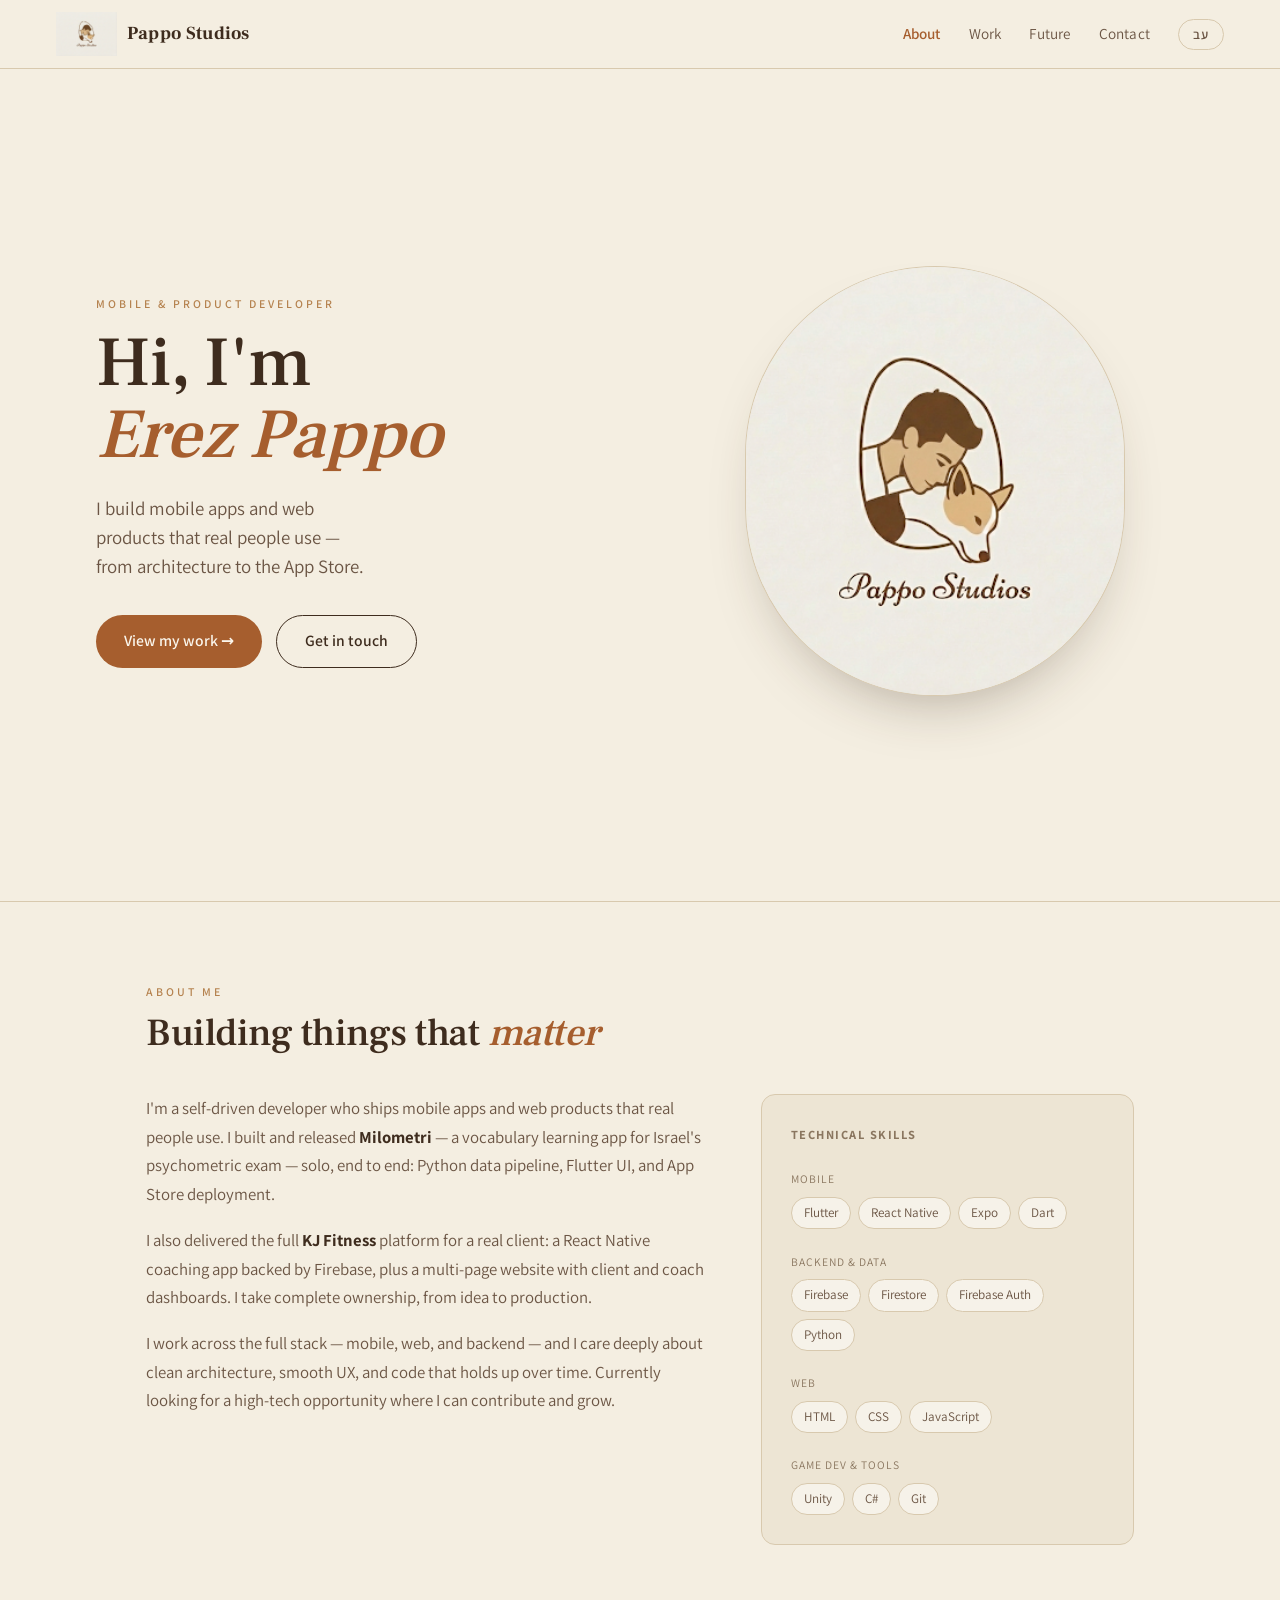
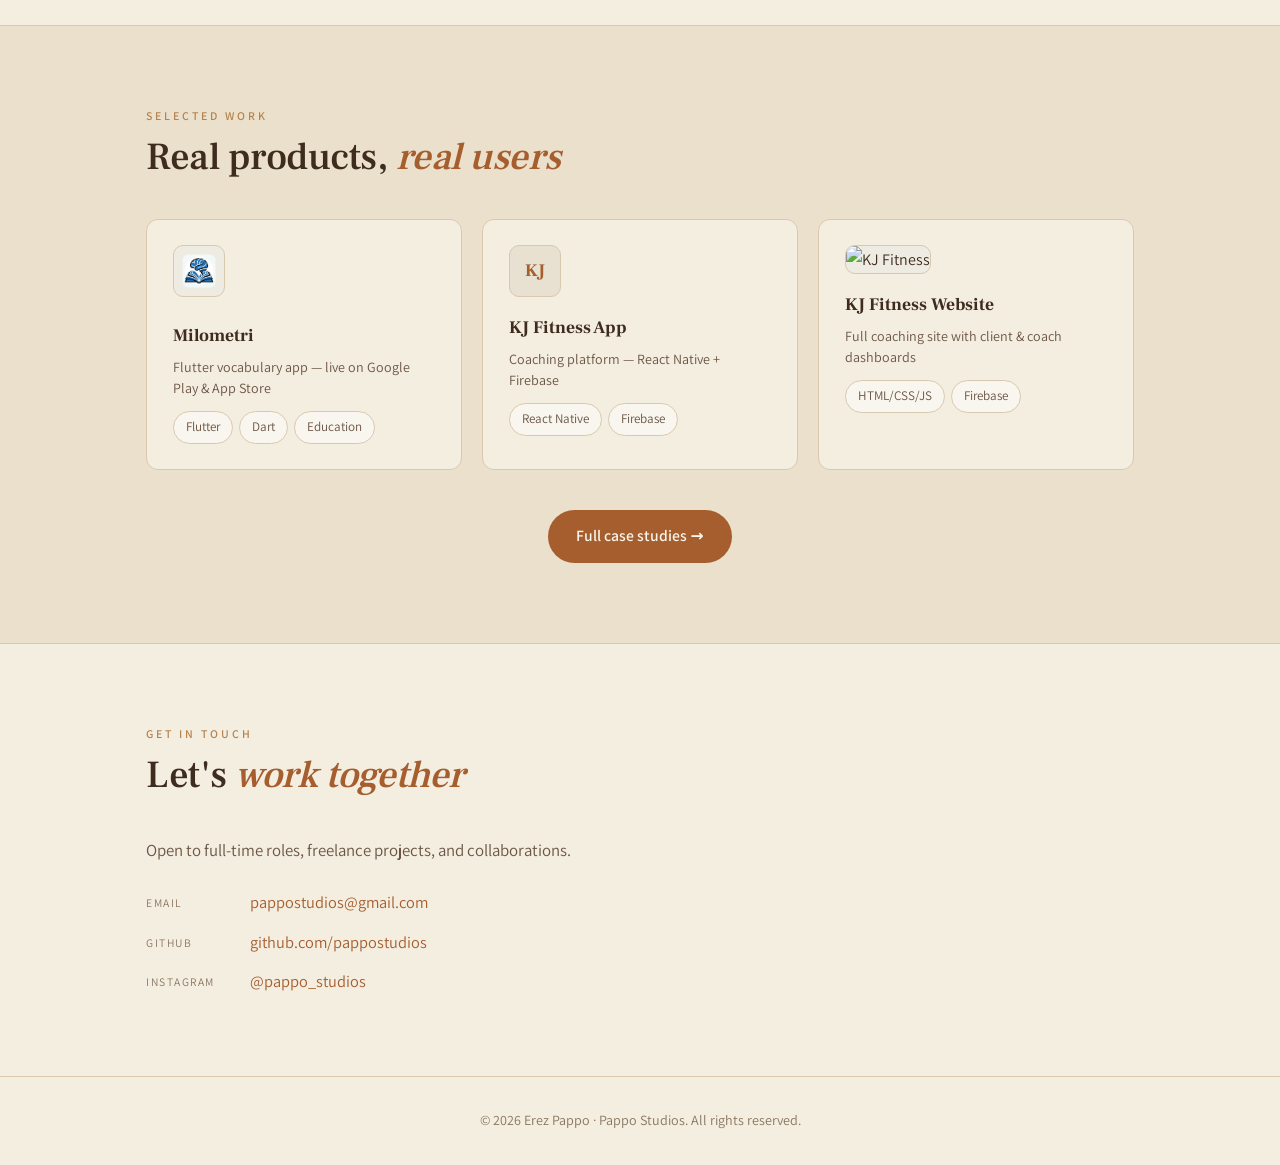
==== commit 7c69f1ac: "Fix hero logo to fill entire ellipse frame Switch from width:108%/mix-blend-mode to object-fit:cover" ====
--- a/index.html
+++ b/index.html
@@ -240,8 +240,10 @@
         }
 
         .hero-frame img {
-            width: 108%;
-            mix-blend-mode: multiply;
+            width: 100%;
+            height: 100%;
+            object-fit: cover;
+            object-position: center;
         }
 
         /* ── Section shared ── */
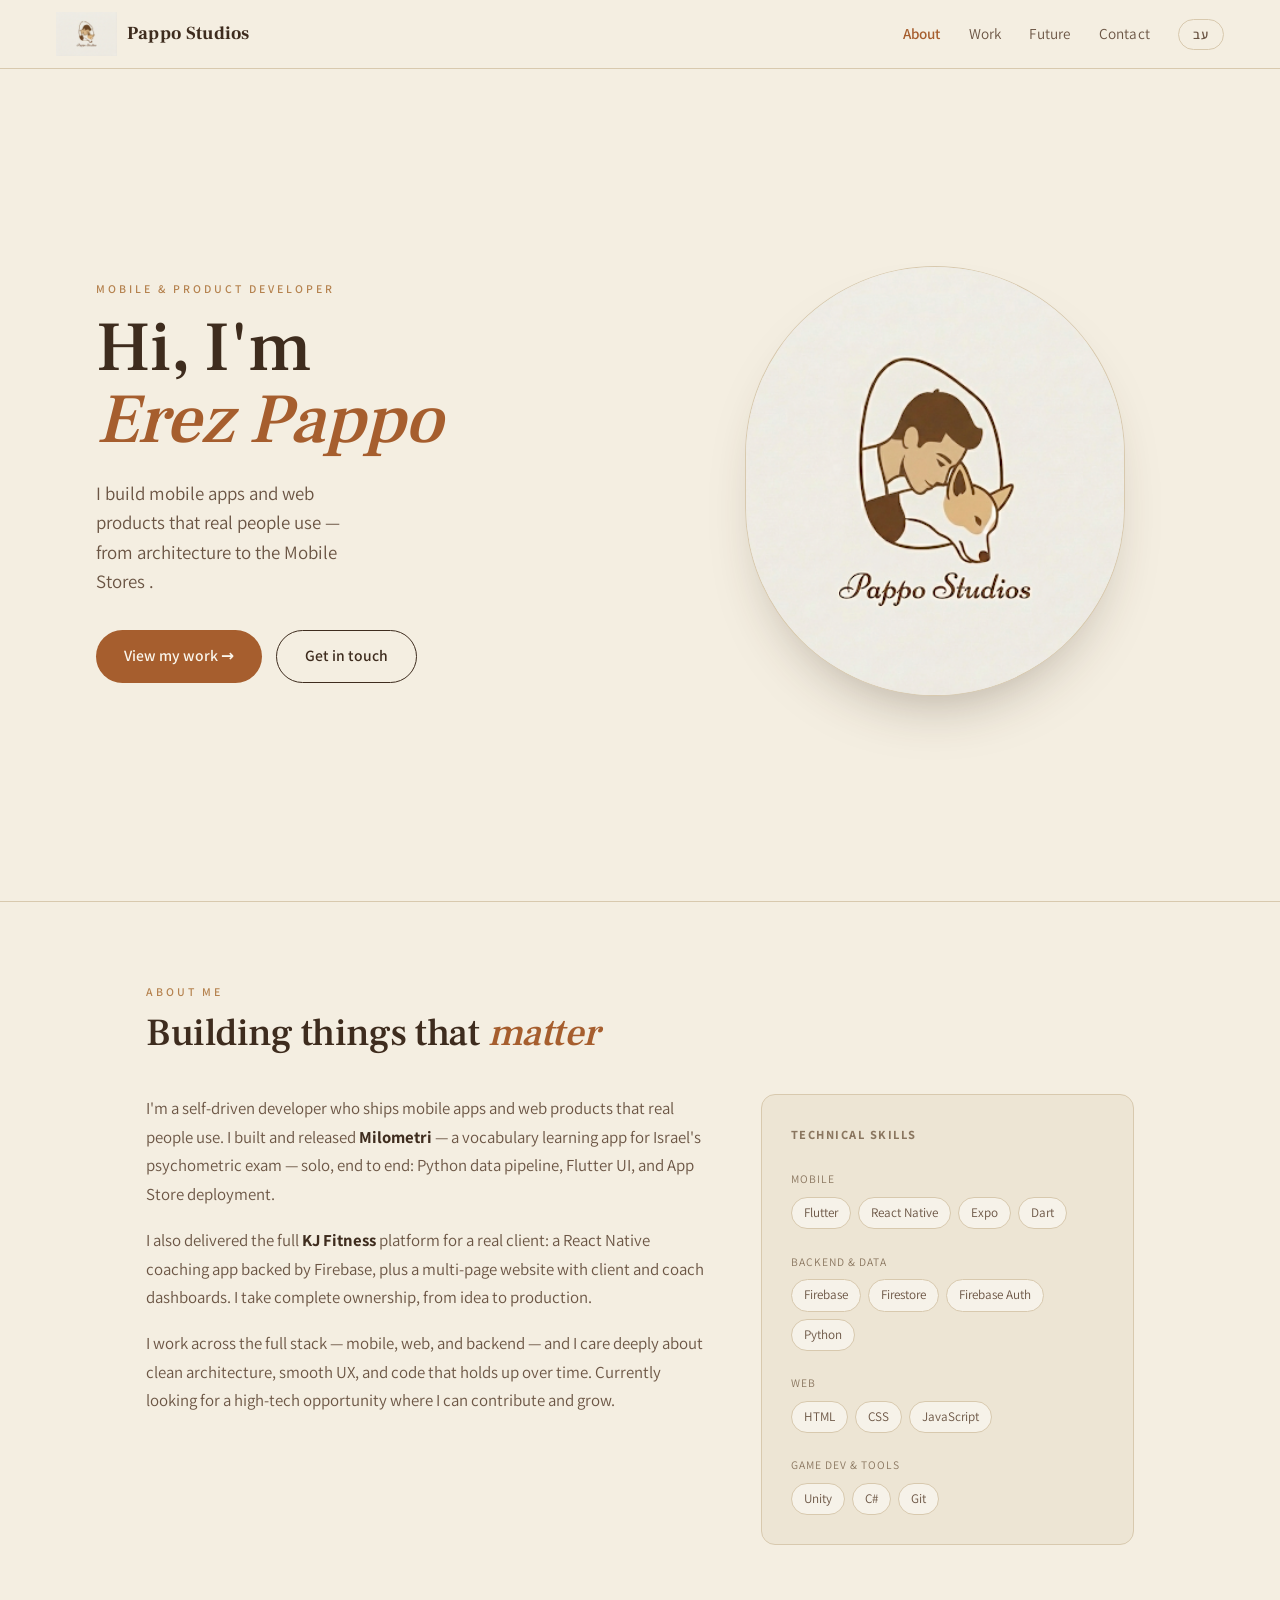
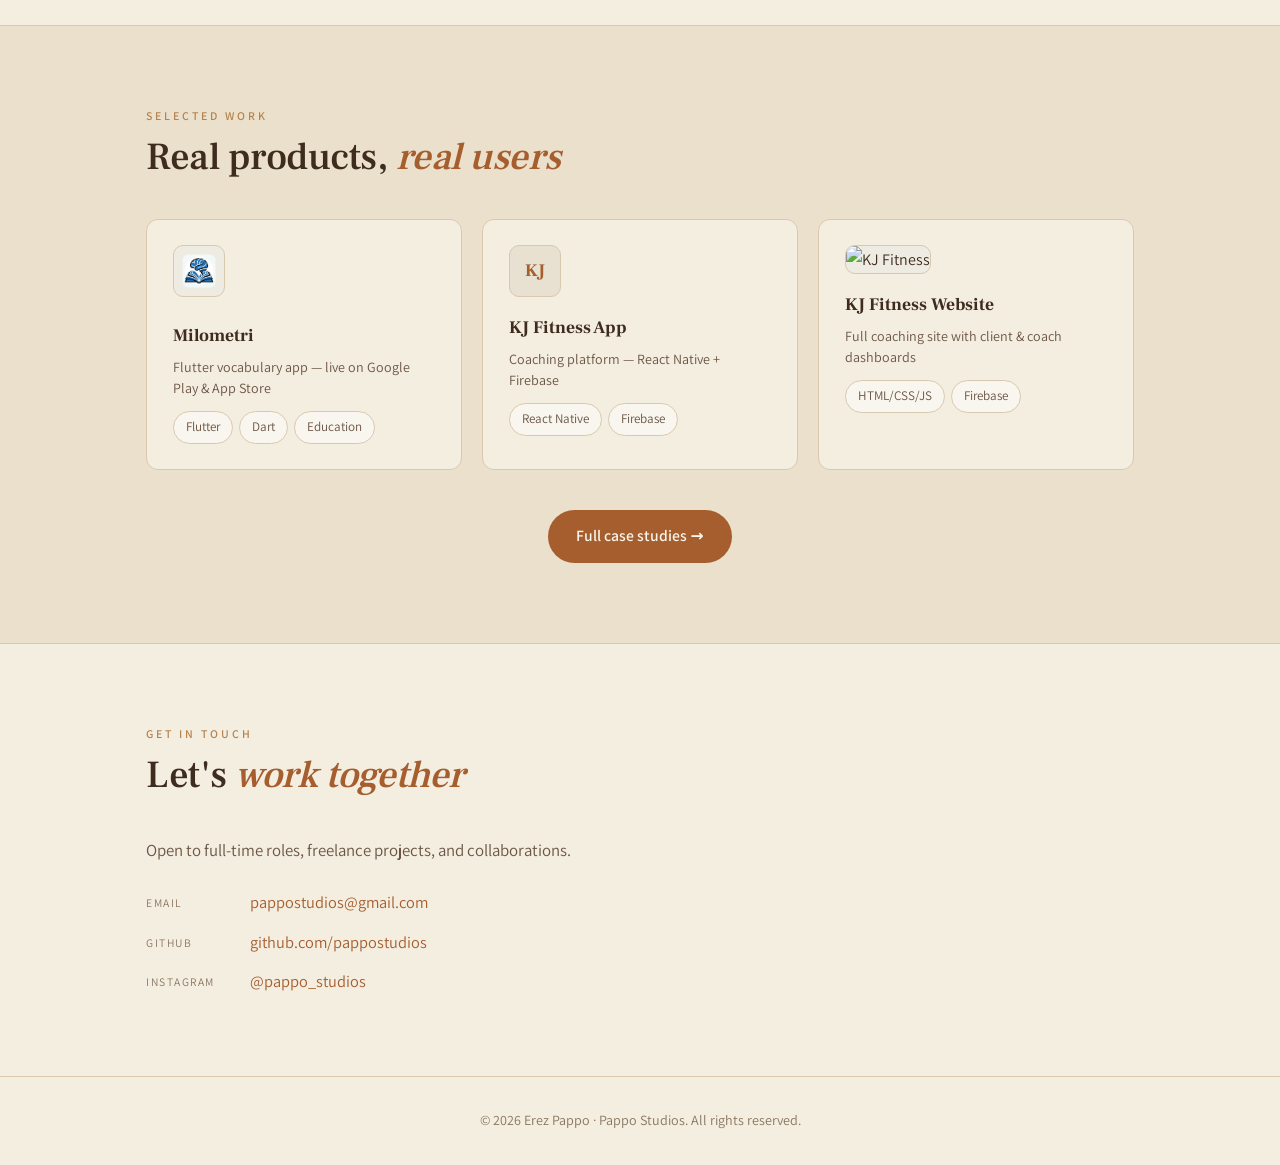
==== commit 2d11ac65: "Update index.html" ====
--- a/index.html
+++ b/index.html
@@ -499,7 +499,8 @@
                     <span class="he">היי, אני<br><em>ארז פפו</em></span>
                 </h1>
                 <p class="tagline">
-                    <span class="en">I build mobile apps and web products that real people use — from architecture to the App Store.</span>
+                    <span class="en">I build mobile apps and web products that real people use — from architecture to the Mobile Stores
+                        .</span>
                     <span class="he">אני בונה אפליקציות מובייל ומוצרי ווב שאנשים אמיתיים משתמשים בהם — מהארכיטקטורה ועד ה-App Store.</span>
                 </p>
                 <div class="hero-cta">
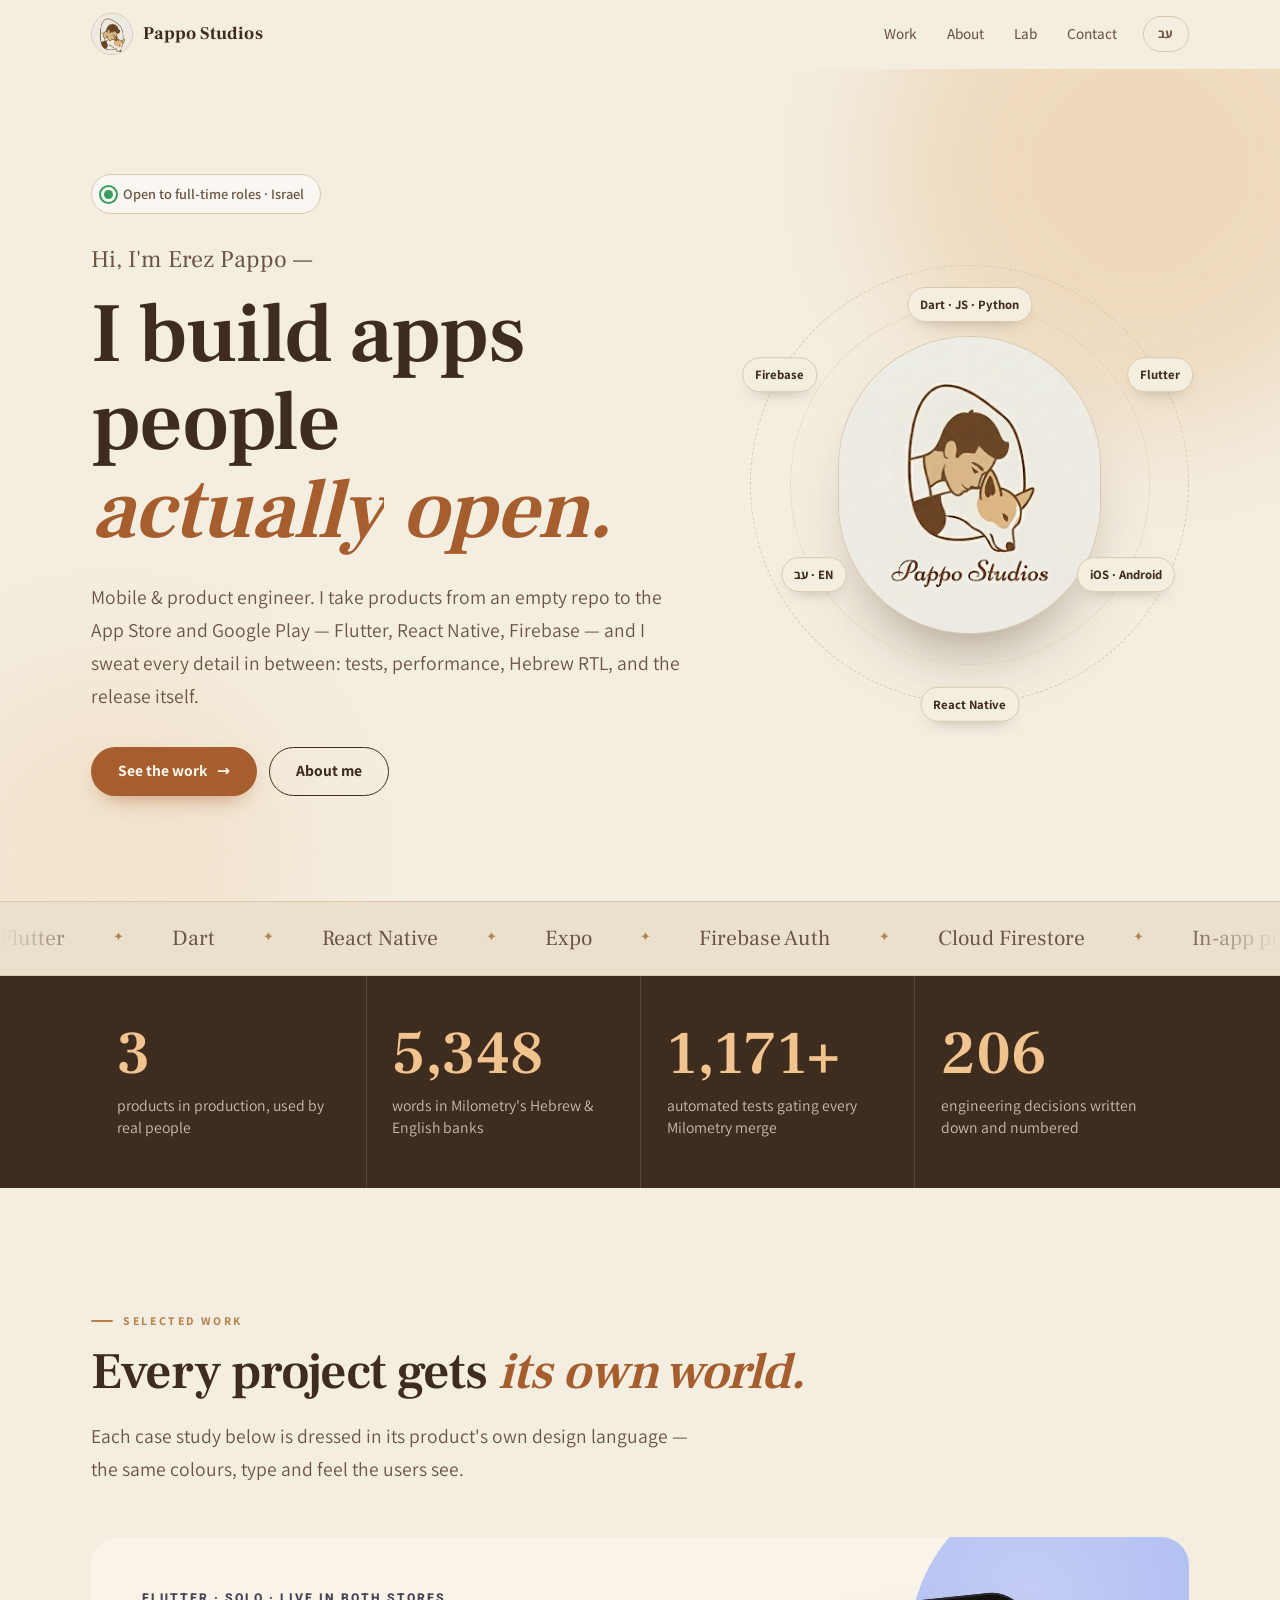
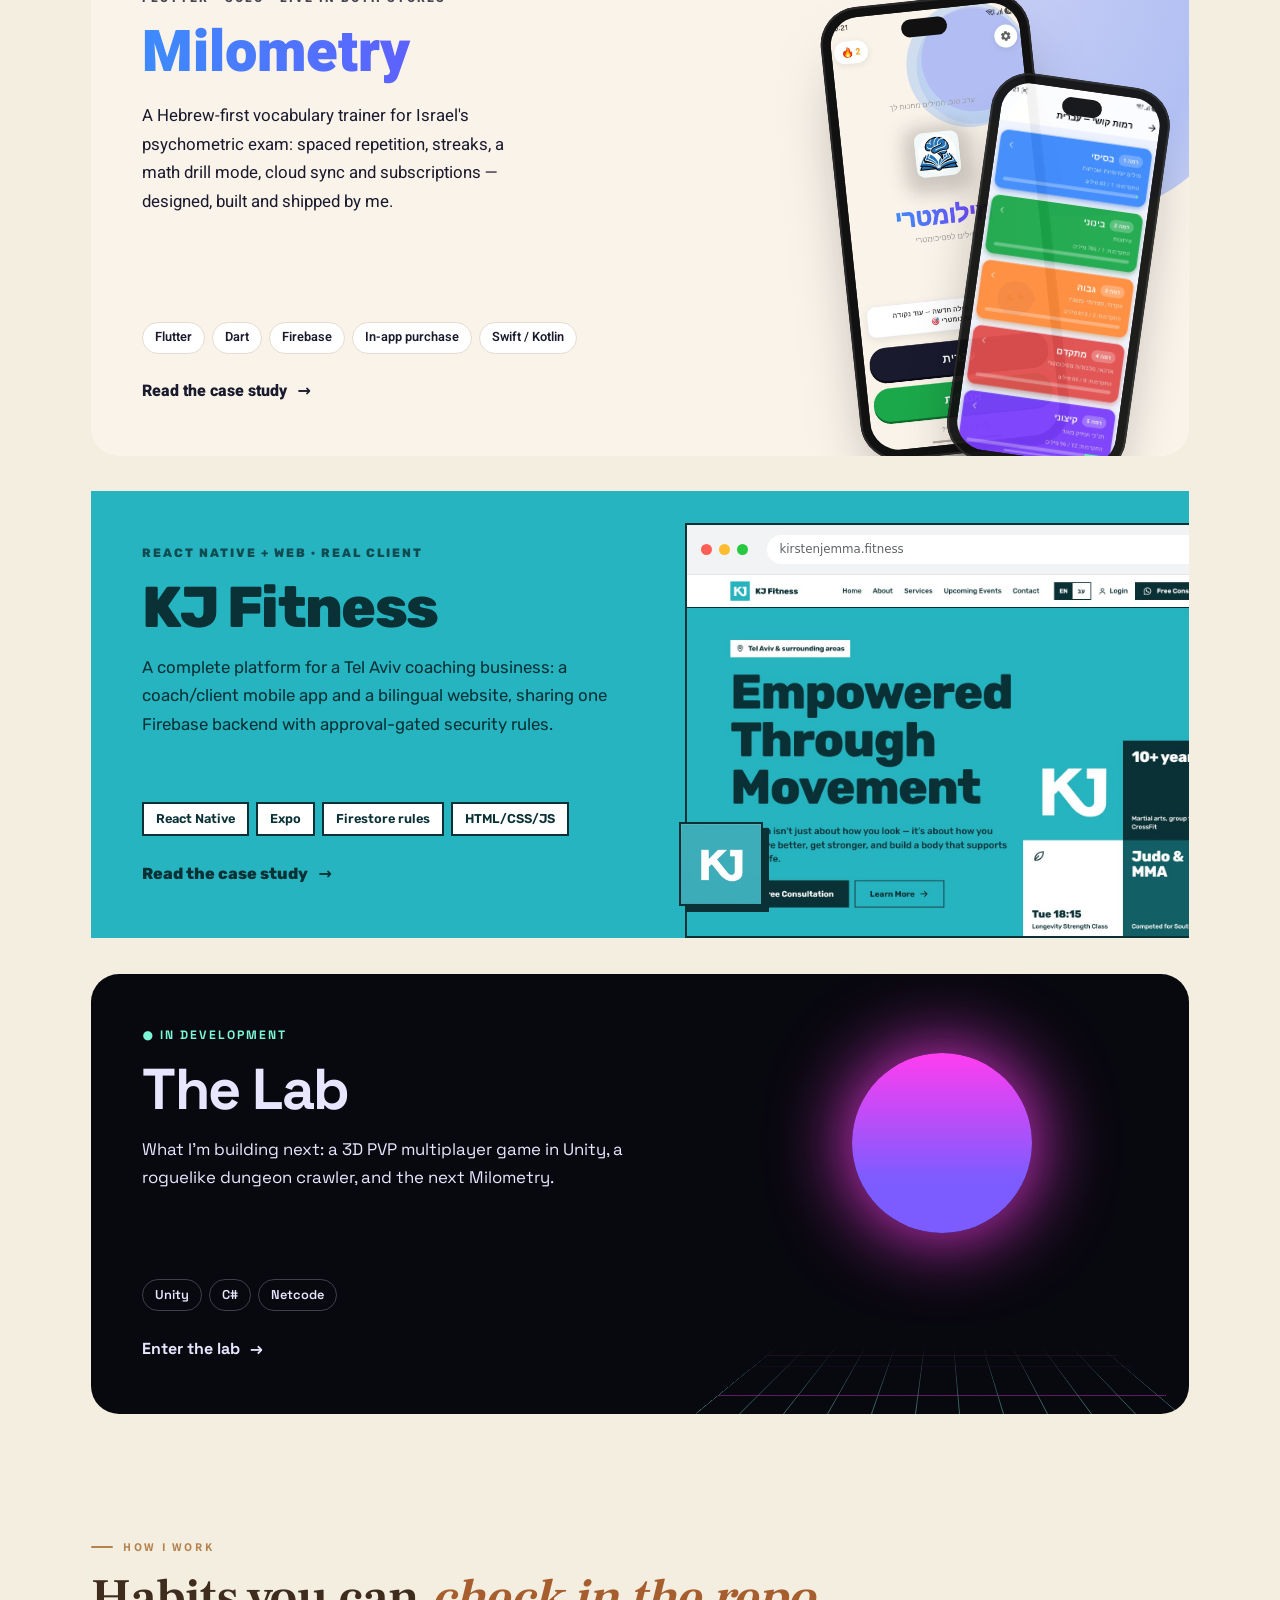
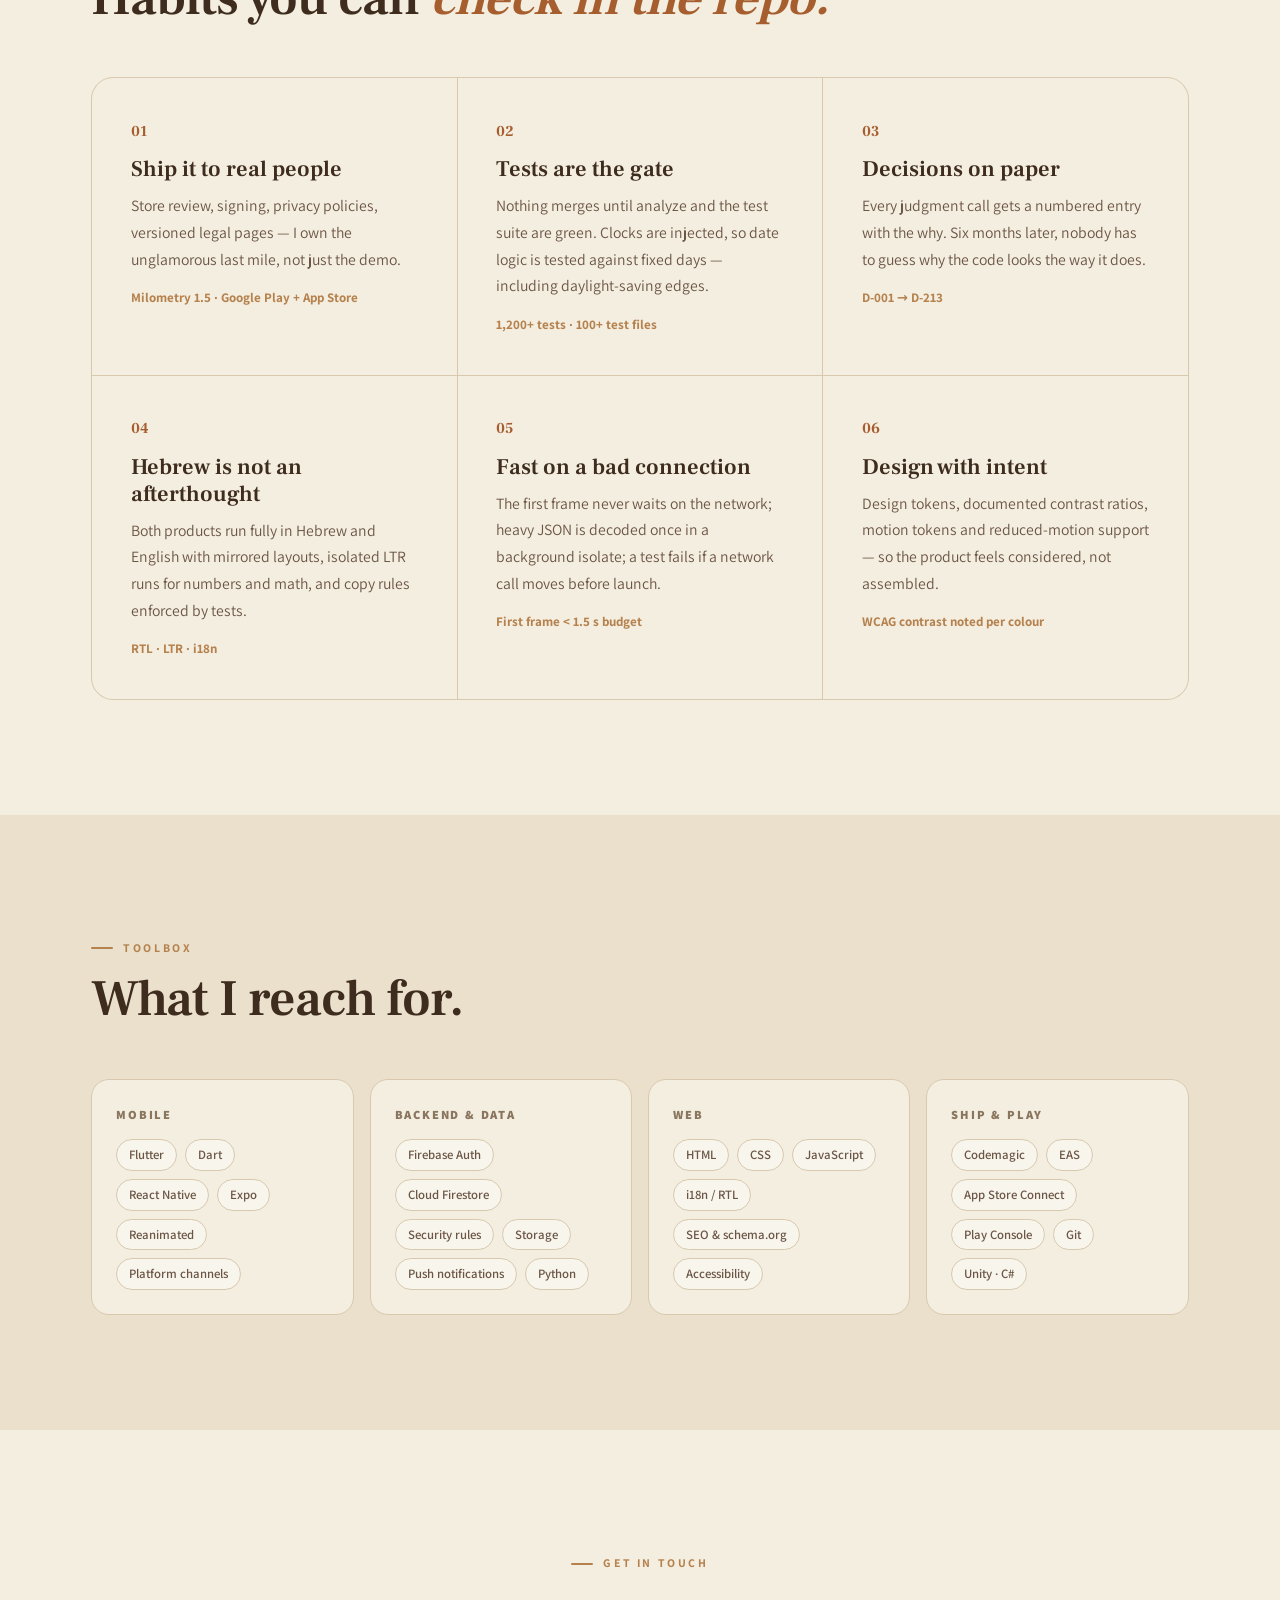
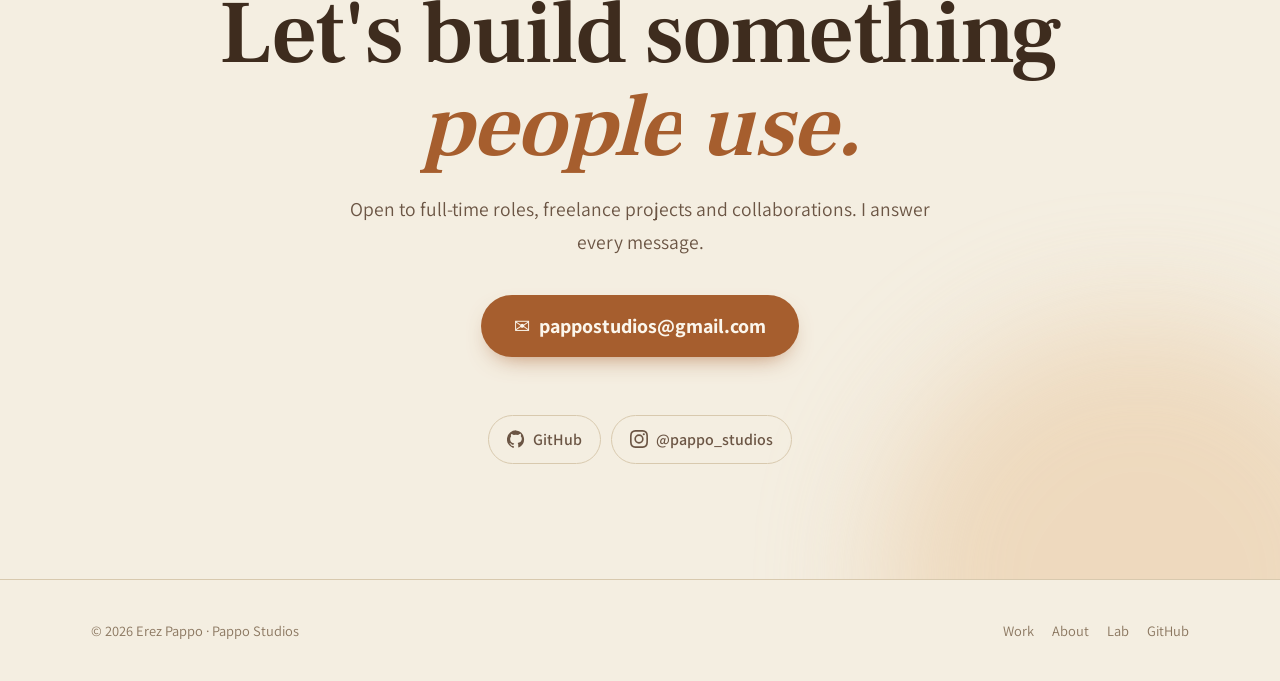
==== commit a993d9ac: "Rebuild portfolio: themed case studies, About page, animations - New shared foundation (assets/site." ====
--- a/index.html
+++ b/index.html
@@ -3,745 +3,452 @@
 <head>
     <meta charset="UTF-8">
     <meta name="viewport" content="width=device-width, initial-scale=1.0">
-    <title>Pappo Studios — Erez Pappo</title>
-    <meta name="description" content="Erez Pappo — mobile app developer specializing in Flutter and React Native.">
+    <title>Erez Pappo — Mobile &amp; Product Engineer · Pappo Studios</title>
+    <meta name="description" content="Erez Pappo builds and ships mobile apps end to end: Milometry (Flutter, live on Google Play and the App Store) and the KJ Fitness coaching platform (React Native + web, Firebase).">
     <meta name="google-site-verification" content="IaIan8TqYWaDXuc7kkfUvZFAm7i82vRH1DQ_aaLUsQQ" />
+    <meta name="theme-color" content="#F4EEE1">
+    <meta property="og:title" content="Erez Pappo — Mobile &amp; Product Engineer">
+    <meta property="og:description" content="Apps shipped to real users, in Hebrew and English.">
+    <meta property="og:image" content="images/pappo-logo.png">
+    <link rel="icon" href="images/pappo-mark.png">
     <link rel="preconnect" href="https://fonts.googleapis.com">
     <link rel="preconnect" href="https://fonts.gstatic.com" crossorigin>
-    <link href="https://fonts.googleapis.com/css2?family=Frank+Ruhl+Libre:wght@400;500;700;900&family=Assistant:wght@300;400;500;600;700&display=swap" rel="stylesheet">
-    <script>
-        (function () {
-            var s = localStorage.getItem('lang');
-            if (s === 'he') {
-                document.documentElement.setAttribute('lang', 'he');
-                document.documentElement.setAttribute('dir', 'rtl');
-                document.documentElement.setAttribute('data-lang', 'he');
-            }
-        })();
-    </script>
+    <link href="https://fonts.googleapis.com/css2?family=Frank+Ruhl+Libre:wght@400;500;600;700;900&family=Assistant:wght@300;400;500;600;700;800&display=swap" rel="stylesheet">
+    <script>(function(){try{if(localStorage.getItem('lang')==='he'){var d=document.documentElement;d.lang='he';d.dir='rtl';d.setAttribute('data-lang','he');}}catch(e){}})();</script>
+    <link rel="stylesheet" href="assets/site.css">
     <style>
-        :root {
-            --paper:   #F4EEE1;
-            --paper-2: #EAE0CB;
-            --logo-bg: #EEEBE2;
-            --ink:     #3E2C1E;
-            --ink-soft:#6B5544;
-            --muted:   #8A765F;
-            --caramel: #B5824E;
-            --fox:     #A65E2E;
-            --line:    #D8C9AE;
-            --card:    #EDE5D4;
-            --serif:   'Frank Ruhl Libre', Georgia, serif;
-            --sans:    'Assistant', system-ui, sans-serif;
+        /* ── Hero ── */
+        .hero { min-height: calc(100svh - var(--nav-h)); display: grid; align-items: center; padding-block: clamp(2.5rem, 6vw, 4rem); overflow: hidden; }
+        .hero .wrap { display: grid; grid-template-columns: 1.15fr .85fr; gap: clamp(2rem, 5vw, 4rem); align-items: center; }
+        .hero-blob { position: absolute; border-radius: 50%; filter: blur(60px); opacity: .55; pointer-events: none; z-index: -1; }
+        .hero-blob.b1 { width: 520px; height: 520px; background: #E9C9A2; top: -160px; inset-inline-end: -120px; animation: drift 18s ease-in-out infinite alternate; }
+        .hero-blob.b2 { width: 380px; height: 380px; background: #F1DCC0; bottom: -140px; inset-inline-start: -80px; animation: drift 22s ease-in-out infinite alternate-reverse; }
+        @keyframes drift { to { transform: translate(40px, 30px) scale(1.08); } }
+
+        .status-pill { display: inline-flex; align-items: center; gap: 10px; padding: 7px 16px 7px 12px; border-radius: 999px; background: color-mix(in srgb, white 55%, var(--bg)); border: 1px solid var(--line); font-weight: 600; font-size: .9rem; color: var(--ink-soft); margin-bottom: 26px; }
+        .pulse { width: 9px; height: 9px; border-radius: 50%; background: #3A9D5D; position: relative; }
+        .pulse::after { content: ''; position: absolute; inset: -5px; border-radius: 50%; border: 2px solid #3A9D5D; animation: ping 2s var(--ease-out) infinite; }
+        @keyframes ping { from { transform: scale(.5); opacity: 1; } to { transform: scale(1.6); opacity: 0; } }
+
+        .hero .hello { font-family: var(--display); font-size: clamp(1.2rem, 2vw, 1.5rem); color: var(--ink-soft); margin-bottom: 10px; }
+        .hero h1 { font-size: clamp(2.8rem, 6.6vw, 5.6rem); margin-bottom: 26px; }
+        .hero .lede { margin-bottom: 34px; }
+
+        .hero-art { container-type: inline-size; position: relative; display: grid; place-items: center; aspect-ratio: 1; max-width: 460px; width: 100%; justify-self: center; }
+        .frame { width: 60%; position: relative; z-index: 1; aspect-ratio: 380 / 430; border-radius: 50% / 44%; background: #EEEBE2; border: 1.5px solid var(--line); overflow: hidden; box-shadow: 0 40px 70px -36px rgba(62,44,30,.55); animation: float 7s ease-in-out infinite; }
+        .frame img { width: 100%; height: 100%; object-fit: cover; transform: scale(1.18); }
+        @keyframes float { 50% { transform: translateY(-12px); } }
+        .orbit { position: absolute; inset: 0; z-index: 2; border: 1px dashed var(--line); border-radius: 50%; animation: spin 40s linear infinite; }
+        .orbit.o2 { inset: 9%; animation-duration: 28s; animation-direction: reverse; border-style: dotted; }
+        .orbit span { position: absolute; top: 50%; left: 50%; transform: rotate(var(--a)) translate(var(--r)) rotate(calc(var(--a) * -1)); }
+        .orbit b { display: inline-block; white-space: nowrap; font-size: .8rem; font-weight: 700; padding: 6px 12px; border-radius: 999px; background: var(--bg); border: 1px solid var(--line); color: var(--ink); box-shadow: 0 8px 18px -12px rgba(62,44,30,.5); transform: translate(-50%, -50%); animation: spin 40s linear infinite reverse; }
+        .orbit.o2 b { animation-duration: 28s; animation-direction: normal; }
+        @keyframes spin { to { transform: rotate(360deg); } }
+        .orbit span b { direction: ltr; }
+
+        /* ── Marquee strip ── */
+        .strip { border-block: 1px solid var(--line); padding: 18px 0; background: var(--bg-2); }
+        .strip .marquee-track span { font-family: var(--display); font-size: 1.35rem; color: var(--ink-soft); display: inline-flex; align-items: center; gap: 48px; }
+        .strip .marquee-track span::after { content: '✦'; font-size: .8rem; color: var(--accent-2); }
+
+        /* ── Stats ── */
+        .stats { background: var(--ink); color: #F4EEE1; }
+        .stats-grid { display: grid; grid-template-columns: repeat(4, 1fr); gap: 0; }
+        .stat { padding: clamp(2rem, 4vw, 3rem) clamp(1rem, 2vw, 2rem); border-inline-start: 1px solid rgba(244,238,225,.14); }
+        .stat:first-child { border-inline-start: 0; }
+        .stat .num { font-family: var(--display); font-size: clamp(2.4rem, 5vw, 3.8rem); line-height: 1; color: #F1C38F; font-weight: 600; direction: ltr; unicode-bidi: isolate; }
+        .stat p { margin-top: 10px; color: rgba(244,238,225,.75); font-size: .98rem; line-height: 1.45; }
+
+        /* ── Work cards ── */
+        .work-list { display: grid; gap: clamp(1.4rem, 3vw, 2.2rem); }
+        .work-card { position: relative; display: grid; grid-template-columns: 1.1fr .9fr; min-height: 440px; border-radius: 28px; overflow: hidden; text-decoration: none; isolation: isolate; }
+        .work-card::after { content: ''; position: absolute; inset: 0; background: radial-gradient(600px circle at var(--mx, 50%) var(--my, 50%), rgba(255,255,255,.18), transparent 40%); opacity: 0; transition: opacity .3s; pointer-events: none; }
+        .work-card:hover::after { opacity: 1; }
+        .work-body { padding: clamp(1.8rem, 4vw, 3.2rem); display: flex; flex-direction: column; gap: 16px; position: relative; z-index: 1; }
+        .work-kicker { font-weight: 800; font-size: .76rem; letter-spacing: 2px; text-transform: uppercase; opacity: .8; }
+        [lang="he"] .work-kicker { letter-spacing: .5px; font-size: .86rem; }
+        .work-body h3 { font-size: clamp(2.2rem, 4.6vw, 3.6rem); line-height: 1; }
+        .work-body p { font-size: 1.05rem; max-width: 44ch; }
+        .work-body .tags { margin-top: auto; }
+        .work-go { display: inline-flex; align-items: center; gap: 10px; font-weight: 800; margin-top: 8px; }
+        .work-go .arr { transition: transform .3s var(--ease); display: inline-block; }
+        .work-card:hover .work-go .arr { transform: translateX(6px); }
+        [dir="rtl"] .work-go .arr { transform: scaleX(-1); }
+        [dir="rtl"] .work-card:hover .work-go .arr { transform: scaleX(-1) translateX(6px); }
+        .work-visual { position: relative; display: grid; place-items: center; padding: 2rem; }
+
+        /* Milometry card — its own cream / blue→violet palette */
+        .wc-milo { background: #FAF3EA; color: #1A1A2E; font-family: 'Heebo', var(--body); }
+        .wc-milo h3 { font-weight: 900; background: linear-gradient(90deg, #3D8BFD, #7A3DFD); -webkit-background-clip: text; background-clip: text; color: transparent; padding-bottom: .06em; }
+        .wc-milo .tag { background: #fff; border-color: #E7DCCD; color: #1A1A2E; }
+        .wc-milo .bubble { position: absolute; width: 340px; height: 340px; border-radius: 50%; background: radial-gradient(circle at 35% 35%, #B7C3F7, #9FB2F5 60%, #C9D6F7); top: -60px; inset-inline-end: -60px; opacity: .8; animation: drift 14s ease-in-out infinite alternate; }
+        .wc-milo .phone { max-width: 210px; transform: rotate(-6deg) translateY(30px); transition: transform .6s var(--ease-out); }
+        .wc-milo .phone.p2 { position: absolute; max-width: 180px; transform: rotate(8deg) translate(70%, 60px); opacity: .95; }
+        [dir="rtl"] .wc-milo .phone.p2 { transform: rotate(-8deg) translate(-70%, 60px); }
+        .wc-milo:hover .phone.p1 { transform: rotate(-2deg) translateY(10px); }
+
+        /* KJ card — cyan blocks */
+        .wc-kj { background: #26B4C0; color: #0A3236; font-family: 'Rubik', var(--body); border-radius: 0; }
+        .wc-kj h3 { font-weight: 800; letter-spacing: -.03em; }
+        .wc-kj .tag { background: #fff; border: 2px solid #0A3236; color: #0A3236; border-radius: 0; }
+        .wc-kj .work-visual { padding: 2rem 0 0; align-items: end; }
+        .wc-kj .browser { width: 118%; max-width: none; border-radius: 0; border: 2px solid #0A3236; box-shadow: 10px 10px 0 #0A3236; transform: translateX(6%); transition: transform .5s var(--ease-out); }
+        [dir="rtl"] .wc-kj .browser { box-shadow: -10px 10px 0 #0A3236; transform: translateX(-6%); }
+        .wc-kj:hover .browser { transform: translate(2%, -8px); }
+        [dir="rtl"] .wc-kj:hover .browser { transform: translate(-2%, -8px); }
+        .wc-kj .kj-badge { position: absolute; bottom: 2rem; inset-inline-start: -1rem; width: 84px; height: 84px; border: 2px solid #0A3236; box-shadow: 6px 6px 0 #0A3236; z-index: 2; animation: float 6s ease-in-out infinite; }
+
+        /* Lab card — dark neon */
+        .wc-lab { background: #08080F; color: #E8E6FF; font-family: 'Space Grotesk', 'Heebo', var(--body); }
+        .wc-lab h3 { font-weight: 700; letter-spacing: -.03em; }
+        .wc-lab .work-kicker { color: #7CF7D4; opacity: 1; }
+        .wc-lab .tag { background: transparent; border-color: rgba(232,230,255,.25); color: #E8E6FF; }
+        .wc-lab .grid-floor { position: absolute; inset: 0; background-image: linear-gradient(rgba(255,61,240,.7) 1px, transparent 1px), linear-gradient(90deg, rgba(124,247,212,.6) 1px, transparent 1px); background-size: 44px 44px; transform: perspective(380px) rotateX(62deg) translateY(30%); transform-origin: bottom; animation: floor 4s linear infinite; -webkit-mask-image: linear-gradient(to top, #000 10%, transparent 80%); mask-image: linear-gradient(to top, #000 10%, transparent 80%); }
+        @keyframes floor { to { background-position: 0 44px; } }
+        .wc-lab .sun { position: absolute; width: 180px; height: 180px; border-radius: 50%; background: linear-gradient(#FF3DF0, #7C5CFF 70%); top: 18%; box-shadow: 0 0 80px #FF3DF0; animation: float 6s ease-in-out infinite; }
+        .wc-lab .work-visual { overflow: hidden; }
+
+        /* ── Principles ── */
+        .principles { display: grid; grid-template-columns: repeat(3, 1fr); gap: 1px; background: var(--line); border: 1px solid var(--line); border-radius: 22px; overflow: hidden; }
+        .principle { background: var(--bg); padding: clamp(1.6rem, 3vw, 2.4rem); position: relative; transition: background .3s; }
+        .principle:hover { background: color-mix(in srgb, white 45%, var(--bg)); }
+        .principle .n { font-family: var(--display); font-size: .95rem; color: var(--accent); font-weight: 700; direction: ltr; display: inline-block; }
+        .principle h3 { font-family: var(--display); font-size: 1.4rem; font-weight: 600; line-height: 1.2; margin: 12px 0 10px; }
+        .principle p { color: var(--ink-soft); font-size: .98rem; }
+        .principle .proof { display: block; margin-top: 14px; font-size: .82rem; font-weight: 700; color: var(--accent-2); }
+
+        /* ── Toolbox ── */
+        .toolbox { background: var(--bg-2); }
+        .tool-grid { display: grid; grid-template-columns: repeat(4, 1fr); gap: 16px; }
+        .tool-col { background: var(--bg); border: 1px solid var(--line); border-radius: 18px; padding: 1.5rem; transition: transform .3s var(--ease), box-shadow .3s; }
+        .tool-col:hover { transform: translateY(-4px); box-shadow: 0 20px 34px -24px rgba(62,44,30,.45); }
+        .tool-col h3 { font-size: .78rem; text-transform: uppercase; letter-spacing: 1.8px; color: var(--muted); margin-bottom: 14px; font-weight: 800; }
+        [lang="he"] .tool-col h3 { letter-spacing: .4px; font-size: .9rem; }
+        .tool-col .tags { gap: 8px; }
+
+        /* ── Contact ── */
+        .contact { text-align: center; overflow: hidden; }
+        .contact h2 { font-size: clamp(2.6rem, 7vw, 5.6rem); margin-bottom: 1.2rem; }
+        .contact .lede { margin-inline: auto; margin-bottom: 2.2rem; }
+        .contact .btn-row { justify-content: center; }
+        .mail-btn { font-size: clamp(1rem, 2.4vw, 1.25rem); padding: 18px 32px; direction: ltr; }
+        .copy-note { display: block; height: 1.4em; margin-top: 12px; color: var(--muted); font-size: .9rem; }
+        .socials { display: flex; justify-content: center; flex-wrap: wrap; gap: 10px; margin-top: 26px; }
+        .socials a { display: inline-flex; align-items: center; gap: 8px; text-decoration: none; padding: 10px 18px; border-radius: 999px; border: 1px solid var(--line); font-weight: 600; color: var(--ink-soft); transition: color .2s, border-color .2s, transform .2s; }
+        .socials a:hover { color: var(--accent); border-color: var(--accent); transform: translateY(-2px); }
+        .socials svg { width: 18px; height: 18px; fill: currentColor; }
+
+        @media (max-width: 960px) {
+            .stats-grid { grid-template-columns: repeat(2, 1fr); }
+            .stat:nth-child(3) { border-inline-start: 0; }
+            .stat:nth-child(n+3) { border-top: 1px solid rgba(244,238,225,.14); }
+            .principles { grid-template-columns: repeat(2, 1fr); }
+            .tool-grid { grid-template-columns: repeat(2, 1fr); }
         }
-
-        *, *::before, *::after { box-sizing: border-box; margin: 0; padding: 0; }
-
-        html { scroll-behavior: smooth; }
-
-        body {
-            font-family: var(--sans);
-            background: var(--paper);
-            color: var(--ink);
-            line-height: 1.7;
+        @media (max-width: 820px) {
+            .hero .wrap { grid-template-columns: 1fr; }
+            .hero-art { order: -1; max-width: 300px; margin-bottom: 28px; }
+            .work-card { grid-template-columns: 1fr; min-height: 0; }
+            .work-visual { min-height: 300px; }
+            .wc-kj .browser { width: 92%; transform: none; }
+            [dir="rtl"] .wc-kj .browser { transform: none; }
         }
-
-        /* ── Language ── */
-        html[data-lang="he"] .en { display: none !important; }
-        html:not([data-lang="he"]) .he { display: none !important; }
-
-        /* ── Scroll reveal ── */
-        .reveal {
-            opacity: 0;
-            transform: translateY(28px);
-            transition: opacity 0.7s ease, transform 0.7s ease;
-        }
-        .reveal.visible { opacity: 1; transform: none; }
-        .reveal-d1 { transition-delay: 0.1s; }
-        .reveal-d2 { transition-delay: 0.2s; }
-        .reveal-d3 { transition-delay: 0.3s; }
-
-        /* ── Header / Nav ── */
-        header {
-            background: var(--paper);
-            border-bottom: 1px solid var(--line);
-            padding: 0 3.5rem;
-            position: sticky;
-            top: 0;
-            z-index: 100;
-        }
-
-        .nav-inner {
-            max-width: 1200px;
-            margin: 0 auto;
-            display: flex;
-            align-items: center;
-            justify-content: space-between;
-            height: 68px;
-        }
-
-        .nav-brand {
-            display: flex;
-            align-items: center;
-            gap: 10px;
-            text-decoration: none;
-        }
-
-        .nav-brand img {
-            height: 44px;
-            width: auto;
-            object-fit: contain;
-        }
-
-        .nav-brand .wordmark {
-            font-family: var(--serif);
-            font-weight: 700;
-            font-size: 1.15rem;
-            letter-spacing: 0.3px;
-            color: var(--ink);
-        }
-
-        .nav-links {
-            display: flex;
-            align-items: center;
-            gap: 28px;
-        }
-
-        .nav-links a {
-            font-family: var(--sans);
-            font-size: 0.95rem;
-            color: var(--ink-soft);
-            text-decoration: none;
-            letter-spacing: 0.2px;
-            transition: color 0.2s;
-        }
-
-        .nav-links a:hover { color: var(--fox); }
-        .nav-links a.active { color: var(--fox); font-weight: 600; }
-
-        .lang-btn {
-            font-family: var(--sans);
-            font-size: 0.82rem;
-            font-weight: 600;
-            letter-spacing: 1px;
-            border: 1px solid var(--line);
-            color: var(--ink-soft);
-            background: transparent;
-            padding: 6px 14px;
-            border-radius: 999px;
-            cursor: pointer;
-            transition: border-color 0.2s, color 0.2s;
-        }
-        .lang-btn:hover { border-color: var(--fox); color: var(--fox); }
-
-        /* ── Hero (Option A — Editorial Profile) ── */
-        .hero {
-            background: var(--paper);
-            padding: 3.5rem 3.5rem 4rem;
-            min-height: calc(100vh - 68px);
-            display: grid;
-            grid-template-columns: 1.05fr 0.95fr;
-            align-items: center;
-            gap: 2.5rem;
-            max-width: 1200px;
-            margin: 0 auto;
-        }
-
-        .hero-text .eyebrow {
-            font-family: var(--sans);
-            font-weight: 600;
-            text-transform: uppercase;
-            letter-spacing: 3px;
-            font-size: 0.74rem;
-            color: var(--caramel);
-            margin-bottom: 14px;
-        }
-
-        .hero-text h1 {
-            font-family: var(--serif);
-            font-weight: 500;
-            font-size: clamp(3rem, 5.5vw, 4.6rem);
-            line-height: 1.02;
-            color: var(--ink);
-            letter-spacing: -1px;
-            margin-bottom: 22px;
-        }
-
-        .hero-text h1 em {
-            font-style: italic;
-            color: var(--fox);
-        }
-
-        .hero-text .tagline {
-            font-size: 1.18rem;
-            color: var(--ink-soft);
-            max-width: 30ch;
-            line-height: 1.55;
-            margin-bottom: 34px;
-        }
-
-        .hero-cta {
-            display: flex;
-            gap: 14px;
-            flex-wrap: wrap;
-        }
-
-        .btn-solid {
-            display: inline-flex;
-            align-items: center;
-            gap: 8px;
-            font-family: var(--sans);
-            font-weight: 600;
-            font-size: 0.98rem;
-            text-decoration: none;
-            padding: 13px 28px;
-            border-radius: 999px;
-            background: var(--fox);
-            color: #FBF6EC;
-            transition: background 0.2s, color 0.2s;
-        }
-        .btn-solid:hover { background: var(--ink); }
-
-        .btn-ghost {
-            display: inline-flex;
-            align-items: center;
-            gap: 8px;
-            font-family: var(--sans);
-            font-weight: 600;
-            font-size: 0.98rem;
-            text-decoration: none;
-            padding: 12px 28px;
-            border-radius: 999px;
-            border: 1.5px solid var(--ink);
-            color: var(--ink);
-            background: transparent;
-            transition: background 0.2s, color 0.2s;
-        }
-        .btn-ghost:hover { background: var(--ink); color: #FBF6EC; }
-
-        /* ── Hero art ── */
-        .hero-art {
-            display: flex;
-            justify-content: center;
-            align-items: center;
-        }
-
-        .hero-frame {
-            width: min(380px, 90%);
-            aspect-ratio: 380 / 430;
-            border-radius: 50% / 44%;
-            background: var(--logo-bg);
-            border: 1.5px solid var(--line);
-            display: flex;
-            align-items: center;
-            justify-content: center;
-            overflow: hidden;
-            box-shadow: 0 30px 60px -30px rgba(62, 44, 30, 0.4);
-        }
-
-        .hero-frame img {
-            width: 100%;
-            height: 100%;
-            object-fit: cover;
-            object-position: center;
-        }
-
-        /* ── Section shared ── */
-        .section-wrap {
-            max-width: 1100px;
-            margin: 0 auto;
-            padding: 5rem 3.5rem;
-        }
-
-        .section-divider {
-            border: none;
-            border-top: 1px solid var(--line);
-            margin: 0;
-        }
-
-        .eyebrow {
-            font-family: var(--sans);
-            font-weight: 600;
-            text-transform: uppercase;
-            letter-spacing: 3px;
-            font-size: 0.74rem;
-            color: var(--caramel);
-            margin-bottom: 10px;
-        }
-
-        .section-heading {
-            font-family: var(--serif);
-            font-weight: 500;
-            font-size: clamp(1.8rem, 3vw, 2.6rem);
-            color: var(--ink);
-            letter-spacing: -0.5px;
-            margin-bottom: 2.5rem;
-            line-height: 1.1;
-        }
-
-        .section-heading em { font-style: italic; color: var(--fox); }
-
-        /* ── About ── */
-        .about-grid {
-            display: grid;
-            grid-template-columns: 3fr 2fr;
-            gap: 3.5rem;
-            align-items: start;
-        }
-
-        .about-text p {
-            color: var(--ink-soft);
-            margin-bottom: 1.1rem;
-            font-size: 1.05rem;
-        }
-        .about-text p:last-child { margin-bottom: 0; }
-        .about-text strong { color: var(--ink); }
-
-        /* ── Skills box ── */
-        .skills-box {
-            background: var(--card);
-            border: 1px solid var(--line);
-            border-radius: 14px;
-            padding: 1.8rem;
-        }
-
-        .skills-box h3 {
-            font-family: var(--sans);
-            font-size: 0.78rem;
-            font-weight: 700;
-            color: var(--muted);
-            margin-bottom: 1.5rem;
-            text-transform: uppercase;
-            letter-spacing: 1.5px;
-        }
-
-        .skill-group { margin-bottom: 1.4rem; }
-        .skill-group:last-child { margin-bottom: 0; }
-
-        .skill-label {
-            display: block;
-            font-size: 0.72rem;
-            text-transform: uppercase;
-            letter-spacing: 1px;
-            color: var(--muted);
-            margin-bottom: 8px;
-        }
-
-        .skill-tags { display: flex; flex-wrap: wrap; gap: 7px; }
-
-        .tag {
-            display: inline-block;
-            background: rgba(255,255,255,0.5);
-            color: var(--ink-soft);
-            padding: 4px 12px;
-            border-radius: 999px;
-            font-size: 0.82rem;
-            border: 1px solid var(--line);
-            font-family: var(--sans);
-        }
-
-        /* ── Work preview ── */
-        .work-section { background: var(--paper-2); }
-
-        .preview-grid {
-            display: grid;
-            grid-template-columns: repeat(auto-fit, minmax(260px, 1fr));
-            gap: 20px;
-            margin-bottom: 2.5rem;
-        }
-
-        .preview-card {
-            background: var(--paper);
-            border: 1px solid var(--line);
-            border-radius: 12px;
-            padding: 1.6rem;
-            text-decoration: none;
-            display: block;
-            color: var(--ink);
-            transition: box-shadow 0.2s, transform 0.2s;
-        }
-        .preview-card:hover {
-            box-shadow: 0 8px 24px rgba(62,44,30,0.12);
-            transform: translateY(-3px);
-        }
-
-        .preview-logo {
-            width: 52px;
-            height: 52px;
-            border-radius: 10px;
-            object-fit: cover;
-            margin-bottom: 1rem;
-            background: var(--logo-bg);
-            border: 1px solid var(--line);
-        }
-
-        .preview-logo-kj {
-            width: 52px;
-            height: 52px;
-            border-radius: 10px;
-            margin-bottom: 1rem;
-            background: #E8E0D0;
-            border: 1px solid var(--line);
-            display: flex;
-            align-items: center;
-            justify-content: center;
-            font-family: var(--serif);
-            font-size: 1.1rem;
-            font-weight: 700;
-            color: var(--fox);
-            letter-spacing: -0.5px;
-        }
-
-        .preview-card h3 { font-family: var(--serif); font-size: 1.1rem; margin-bottom: 6px; color: var(--ink); }
-        .preview-card p { font-size: 0.88rem; color: var(--ink-soft); margin-bottom: 12px; line-height: 1.5; }
-        .preview-card .tag-row { display: flex; flex-wrap: wrap; gap: 6px; }
-
-        .cta-center { text-align: center; }
-
-        /* ── Contact ── */
-        .contact-list {
-            list-style: none;
-            display: flex;
-            flex-direction: column;
-            gap: 12px;
-            margin-top: 1.5rem;
-        }
-
-        .contact-list li {
-            display: flex;
-            align-items: center;
-            gap: 14px;
-            font-size: 1.02rem;
-            color: var(--ink-soft);
-        }
-
-        .contact-list .lbl {
-            min-width: 90px;
-            font-size: 0.72rem;
-            text-transform: uppercase;
-            letter-spacing: 1.5px;
-            color: var(--muted);
-        }
-
-        .contact-list a {
-            color: var(--fox);
-            text-decoration: none;
-        }
-        .contact-list a:hover { text-decoration: underline; }
-
-        /* ── Footer ── */
-        footer {
-            text-align: center;
-            padding: 2rem 3.5rem;
-            color: var(--muted);
-            border-top: 1px solid var(--line);
-            font-size: 0.88rem;
-            font-family: var(--sans);
-        }
-
-        /* ── Responsive ── */
-        @media (max-width: 840px) {
-            header { padding: 0 1.5rem; }
-            .hero {
-                grid-template-columns: 1fr;
-                padding: 3rem 1.5rem;
-                min-height: unset;
-            }
-            .hero-art { order: -1; }
-            .hero-frame { width: min(260px, 70%); }
-            .section-wrap { padding: 3.5rem 1.5rem; }
-            .about-grid { grid-template-columns: 1fr; }
-            .nav-links { gap: 16px; }
-        }
-
-        @media (max-width: 520px) {
-            .nav-brand .wordmark { display: none; }
+        @media (max-width: 560px) {
+            .principles, .tool-grid { grid-template-columns: 1fr; }
+            .orbit b { font-size: .7rem; padding: 4px 9px; }
         }
     </style>
+    <link href="https://fonts.googleapis.com/css2?family=Heebo:wght@400;700;900&family=Rubik:wght@500;800&family=Space+Grotesk:wght@500;700&display=swap" rel="stylesheet">
 </head>
-<body>
-
-    <!-- ── NAV ── -->
-    <header>
-        <div class="nav-inner">
-            <a href="index.html" class="nav-brand">
-                <img src="images/pappo-logo.png" alt="Pappo Studios">
+<body class="theme-pappo">
+    <a class="skip" href="#main"><span class="en">Skip to content</span><span class="he">דילוג לתוכן</span></a>
+    <div class="progress" aria-hidden="true"></div>
+
+    <header class="site-header">
+        <div class="wrap nav-inner">
+            <a href="index.html" class="brand" aria-label="Pappo Studios — home">
+                <img src="images/pappo-mark.png" alt="" width="42" height="42">
                 <span class="wordmark">Pappo Studios</span>
             </a>
-            <nav class="nav-links">
-                <a href="index.html" class="active">
-                    <span class="en">About</span><span class="he">אודות</span>
-                </a>
-                <a href="projects.html">
-                    <span class="en">Work</span><span class="he">עבודות</span>
-                </a>
-                <a href="future.html">
-                    <span class="en">Future</span><span class="he">עתידי</span>
-                </a>
-                <a href="#contact">
-                    <span class="en">Contact</span><span class="he">קשר</span>
-                </a>
-                <button onclick="toggleLang()" id="langBtn" class="lang-btn">עב</button>
+            <button class="burger" aria-label="Menu" aria-expanded="false"><i></i></button>
+            <nav class="nav-links" aria-label="Main">
+                <a href="projects.html"><span class="en">Work</span><span class="he">עבודות</span></a>
+                <a href="about.html"><span class="en">About</span><span class="he">אודות</span></a>
+                <a href="future.html"><span class="en">Lab</span><span class="he">מעבדה</span></a>
+                <a href="#contact"><span class="en">Contact</span><span class="he">צרו קשר</span></a>
+                <button class="lang-btn" type="button">עב</button>
             </nav>
         </div>
     </header>
 
-    <!-- ── HERO ── -->
-    <div style="background: var(--paper);">
-        <div class="hero">
-            <div class="hero-text">
-                <p class="eyebrow">
-                    <span class="en">Mobile &amp; Product Developer</span>
-                    <span class="he">מפתח מובייל ומוצר</span>
+    <main id="main">
+
+        <!-- ═════ HERO ═════ -->
+        <section class="hero">
+            <div class="hero-blob b1"></div><div class="hero-blob b2"></div>
+            <div class="wrap">
+                <div class="hero-text">
+                    <span class="status-pill reveal"><span class="pulse"></span>
+                        <span class="en">Open to full-time roles · Israel</span>
+                        <span class="he">פתוח להצעות למשרה מלאה · ישראל</span>
+                    </span>
+                    <p class="hello reveal" style="--i:1">
+                        <span class="en">Hi, I'm Erez Pappo —</span>
+                        <span class="he">היי, אני ארז פפו —</span>
+                    </p>
+                    <h1 class="h-display" data-split>
+                        <span class="en">I build apps people <em>actually open.</em></span>
+                        <span class="he">אני בונה אפליקציות <em>שאנשים באמת פותחים.</em></span>
+                    </h1>
+                    <p class="lede reveal" style="--i:3">
+                        <span class="en">Mobile &amp; product engineer. I take products from an empty repo to the App Store and Google Play — Flutter, React Native, Firebase — and I sweat every detail in between: tests, performance, Hebrew&nbsp;RTL, and the release itself.</span>
+                        <span class="he">מפתח מובייל ומוצר. אני לוקח מוצרים מ-Repo ריק ועד ה-App Store ו-Google Play — Flutter, React Native, Firebase — ומקפיד על כל פרט בדרך: בדיקות, ביצועים, עברית מימין לשמאל, והשחרור עצמו.</span>
+                    </p>
+                    <div class="btn-row reveal" style="--i:4">
+                        <a href="projects.html" class="btn btn-solid" data-magnetic>
+                            <span class="en">See the work</span><span class="he">לעבודות</span> <span class="arr">→</span>
+                        </a>
+                        <a href="about.html" class="btn btn-ghost">
+                            <span class="en">About me</span><span class="he">קצת עליי</span>
+                        </a>
+                    </div>
+                </div>
+
+                <div class="hero-art reveal zoom" aria-hidden="true">
+                    <div class="orbit">
+                        <span style="--a:-30deg; --r:50cqw"><b>Flutter</b></span>
+                        <span style="--a:90deg; --r:50cqw"><b>React Native</b></span>
+                        <span style="--a:210deg; --r:50cqw"><b>Firebase</b></span>
+                    </div>
+                    <div class="orbit o2">
+                        <span style="--a:30deg; --r:41cqw"><b>iOS · Android</b></span>
+                        <span style="--a:150deg; --r:41cqw"><b>עב · EN</b></span>
+                        <span style="--a:270deg; --r:41cqw"><b>Dart · JS · Python</b></span>
+                    </div>
+                    <div class="frame"><img src="images/pappo-logo.png" alt=""></div>
+                </div>
+            </div>
+        </section>
+
+        <div class="strip" aria-hidden="true">
+            <div class="marquee"><div class="marquee-track">
+                <span>Flutter</span><span>Dart</span><span>React Native</span><span>Expo</span><span>Firebase Auth</span><span>Cloud Firestore</span><span>In-app purchases</span><span>Codemagic CI/CD</span><span>Swift &amp; Kotlin bridges</span><span>Python pipelines</span><span>Unity · C#</span><span>HTML · CSS · JS</span>
+                <span>Flutter</span><span>Dart</span><span>React Native</span><span>Expo</span><span>Firebase Auth</span><span>Cloud Firestore</span><span>In-app purchases</span><span>Codemagic CI/CD</span><span>Swift &amp; Kotlin bridges</span><span>Python pipelines</span><span>Unity · C#</span><span>HTML · CSS · JS</span>
+            </div></div>
+        </div>
+
+        <!-- ═════ NUMBERS ═════ -->
+        <section class="stats" aria-label="By the numbers">
+            <div class="wrap stats-grid">
+                <div class="stat reveal"><div class="num" data-count="3">0</div><p><span class="en">products in production, used by real people</span><span class="he">מוצרים בפרודקשן, בשימוש של אנשים אמיתיים</span></p></div>
+                <div class="stat reveal" style="--i:1"><div class="num" data-count="5483">0</div><p><span class="en">words in Milometry's Hebrew &amp; English banks</span><span class="he">מילים במאגרי העברית והאנגלית של מילומטרי</span></p></div>
+                <div class="stat reveal" style="--i:2"><div class="num" data-count="1200" data-suffix="+">0</div><p><span class="en">automated tests gating every Milometry merge</span><span class="he">בדיקות אוטומטיות שעומדות בפני כל מיזוג במילומטרי</span></p></div>
+                <div class="stat reveal" style="--i:3"><div class="num" data-count="211">0</div><p><span class="en">engineering decisions written down and numbered</span><span class="he">החלטות הנדסיות כתובות וממוספרות</span></p></div>
+            </div>
+        </section>
+
+        <!-- ═════ SELECTED WORK ═════ -->
+        <section class="section" id="work">
+            <div class="wrap">
+                <div class="section-head">
+                    <p class="eyebrow reveal"><span class="en">Selected work</span><span class="he">עבודות נבחרות</span></p>
+                    <h2 class="h-section reveal" style="--i:1">
+                        <span class="en">Every project gets <em>its own world.</em></span>
+                        <span class="he">לכל פרויקט <em>יש עולם משלו.</em></span>
+                    </h2>
+                    <p class="lede reveal" style="--i:2">
+                        <span class="en">Each case study below is dressed in its product's own design language — the same colours, type and feel the users see.</span>
+                        <span class="he">כל ניתוח פרויקט כאן לבוש בשפה העיצובית של המוצר עצמו — אותם צבעים, טיפוגרפיה ותחושה שהמשתמשים רואים.</span>
+                    </p>
+                </div>
+
+                <div class="work-list">
+                    <a href="milometry.html" class="work-card wc-milo reveal" data-tilt="3">
+                        <div class="work-body">
+                            <span class="work-kicker"><span class="en">Flutter · Solo · Live in both stores</span><span class="he">Flutter · עבודת יחיד · באוויר בשתי החנויות</span></span>
+                            <h3><span class="en">Milometry</span><span class="he">מילומטרי</span></h3>
+                            <p>
+                                <span class="en">A Hebrew-first vocabulary trainer for Israel's psychometric exam: spaced repetition, streaks, a math drill mode, cloud sync and subscriptions — designed, built and shipped by me.</span>
+                                <span class="he">מאמן אוצר מילים לפסיכומטרי, בעברית קודם כול: חזרה מרווחת, רצפים, מצב תרגול חשבון, סנכרון לענן ומנויים — עוצב, נבנה ושוחרר על ידי.</span>
+                            </p>
+                            <div class="tags"><span class="tag">Flutter</span><span class="tag">Dart</span><span class="tag">Firebase</span><span class="tag">In-app purchase</span><span class="tag">Swift / Kotlin</span></div>
+                            <span class="work-go"><span class="en">Read the case study</span><span class="he">לניתוח הפרויקט</span> <span class="arr">→</span></span>
+                        </div>
+                        <div class="work-visual" aria-hidden="true">
+                            <div class="bubble"></div>
+                            <div class="phone p1"><img src="images/milometry/1_home.jpeg" alt="" loading="lazy"></div>
+                            <div class="phone p2"><img src="images/milometry/3_levels.jpeg" alt="" loading="lazy"></div>
+                        </div>
+                    </a>
+
+                    <a href="kj-fitness.html" class="work-card wc-kj reveal" data-tilt="3">
+                        <div class="work-body">
+                            <span class="work-kicker"><span class="en">React Native + Web · Real client</span><span class="he">React Native + Web · לקוחה אמיתית</span></span>
+                            <h3>KJ Fitness</h3>
+                            <p>
+                                <span class="en">A complete platform for a Tel Aviv coaching business: a coach/client mobile app and a bilingual website, sharing one Firebase backend with approval-gated security rules.</span>
+                                <span class="he">פלטפורמה שלמה לעסק אימון בתל אביב: אפליקציה למאמנת וללקוחות ואתר דו-לשוני, על Backend אחד ב-Firebase עם חוקי אבטחה שמחייבים אישור.</span>
+                            </p>
+                            <div class="tags"><span class="tag">React Native</span><span class="tag">Expo</span><span class="tag">Firestore rules</span><span class="tag">HTML/CSS/JS</span></div>
+                            <span class="work-go"><span class="en">Read the case study</span><span class="he">לניתוח הפרויקט</span> <span class="arr">→</span></span>
+                        </div>
+                        <div class="work-visual" aria-hidden="true">
+                            <img class="kj-badge" src="images/kj/kj-logo.jpg" alt="" loading="lazy">
+                            <div class="browser"><div class="browser-bar"><i></i><i></i><i></i><span>kirstenjemma.fitness</span></div><img src="images/kj/kj-web-desktop.jpg" alt="" loading="lazy"></div>
+                        </div>
+                    </a>
+
+                    <a href="future.html" class="work-card wc-lab reveal" data-tilt="3">
+                        <div class="work-body">
+                            <span class="work-kicker"><span class="en">● In development</span><span class="he">● בפיתוח</span></span>
+                            <h3><span class="en">The Lab</span><span class="he">המעבדה</span></h3>
+                            <p>
+                                <span class="en">What I'm building next: a 3D PVP multiplayer game in Unity, a roguelike dungeon crawler, and the next Milometry.</span>
+                                <span class="he">מה שאני בונה עכשיו: משחק PVP תלת-ממדי מרובה משתתפים ב-Unity, משחק מבוכים Roguelike, והגרסה הבאה של מילומטרי.</span>
+                            </p>
+                            <div class="tags"><span class="tag">Unity</span><span class="tag">C#</span><span class="tag">Netcode</span></div>
+                            <span class="work-go"><span class="en">Enter the lab</span><span class="he">כניסה למעבדה</span> <span class="arr">→</span></span>
+                        </div>
+                        <div class="work-visual" aria-hidden="true"><div class="sun"></div><div class="grid-floor"></div></div>
+                    </a>
+                </div>
+            </div>
+        </section>
+
+        <!-- ═════ HOW I WORK ═════ -->
+        <section class="section" style="padding-top:0">
+            <div class="wrap">
+                <div class="section-head">
+                    <p class="eyebrow reveal"><span class="en">How I work</span><span class="he">איך אני עובד</span></p>
+                    <h2 class="h-section reveal" style="--i:1">
+                        <span class="en">Habits you can <em>check in the repo.</em></span>
+                        <span class="he">הרגלים שאפשר <em>לבדוק ב-Repo.</em></span>
+                    </h2>
+                </div>
+                <div class="principles" data-stagger>
+                    <div class="principle">
+                        <span class="n">01</span>
+                        <h3><span class="en">Ship it to real people</span><span class="he">לשחרר לאנשים אמיתיים</span></h3>
+                        <p><span class="en">Store review, signing, privacy policies, versioned legal pages — I own the unglamorous last mile, not just the demo.</span><span class="he">ביקורת חנות, חתימות, מדיניות פרטיות, דפים משפטיים עם גרסאות — אני לוקח את הקילומטר האחרון, לא רק את הדמו.</span></p>
+                        <span class="proof"><span class="en">Milometry 1.5 · Google Play + App Store</span><span class="he">מילומטרי 1.5 · Google Play + App Store</span></span>
+                    </div>
+                    <div class="principle">
+                        <span class="n">02</span>
+                        <h3><span class="en">Tests are the gate</span><span class="he">הבדיקות הן השער</span></h3>
+                        <p><span class="en">Nothing merges until analyze and the test suite are green. Clocks are injected, so date logic is tested against fixed days — including daylight-saving edges.</span><span class="he">שום דבר לא נכנס עד שה-analyze וסוויטת הבדיקות ירוקים. השעון מוזרק, כך שלוגיקת תאריכים נבדקת מול ימים קבועים — כולל מעברי שעון קיץ.</span></p>
+                        <span class="proof"><span class="en">1,200+ tests · 100+ test files</span><span class="he">1,200+ בדיקות · 100+ קובצי בדיקה</span></span>
+                    </div>
+                    <div class="principle">
+                        <span class="n">03</span>
+                        <h3><span class="en">Decisions on paper</span><span class="he">החלטות על הכתב</span></h3>
+                        <p><span class="en">Every judgment call gets a numbered entry with the why. Six months later, nobody has to guess why the code looks the way it does.</span><span class="he">כל החלטה מקבלת רשומה ממוספרת עם ה"למה". חצי שנה אחר כך אף אחד לא צריך לנחש למה הקוד נראה כמו שהוא נראה.</span></p>
+                        <span class="proof"><span class="en">D-001 → D-213</span><span class="he">D-001 → D-213</span></span>
+                    </div>
+                    <div class="principle">
+                        <span class="n">04</span>
+                        <h3><span class="en">Hebrew is not an afterthought</span><span class="he">עברית היא לא תוספת</span></h3>
+                        <p><span class="en">Both products run fully in Hebrew and English with mirrored layouts, isolated LTR runs for numbers and math, and copy rules enforced by tests.</span><span class="he">שני המוצרים עובדים במלואם בעברית ובאנגלית, עם פריסה מראה, בידוד של מספרים ונוסחאות משמאל לימין, וכללי ניסוח שנאכפים בבדיקות.</span></p>
+                        <span class="proof">RTL · LTR · i18n</span>
+                    </div>
+                    <div class="principle">
+                        <span class="n">05</span>
+                        <h3><span class="en">Fast on a bad connection</span><span class="he">מהיר גם בקליטה גרועה</span></h3>
+                        <p><span class="en">The first frame never waits on the network; heavy JSON is decoded once in a background isolate; a test fails if a network call moves before launch.</span><span class="he">הפריים הראשון אף פעם לא מחכה לרשת; JSON כבד מפוענח פעם אחת ב-Isolate ברקע; בדיקה נכשלת אם קריאת רשת זזה לפני העלייה.</span></p>
+                        <span class="proof"><span class="en">First frame &lt; 1.5 s budget</span><span class="he">תקציב פריים ראשון &lt; 1.5 שנ׳</span></span>
+                    </div>
+                    <div class="principle">
+                        <span class="n">06</span>
+                        <h3><span class="en">Design with intent</span><span class="he">עיצוב עם כוונה</span></h3>
+                        <p><span class="en">Design tokens, documented contrast ratios, motion tokens and reduced-motion support — so the product feels considered, not assembled.</span><span class="he">Design tokens, יחסי ניגודיות מתועדים, טוקנים לתנועה ותמיכה ב-Reduced motion — כדי שהמוצר ירגיש מתוכנן, לא מורכב מחלקים.</span></p>
+                        <span class="proof"><span class="en">WCAG contrast noted per colour</span><span class="he">ניגודיות WCAG מתועדת לכל צבע</span></span>
+                    </div>
+                </div>
+            </div>
+        </section>
+
+        <!-- ═════ TOOLBOX ═════ -->
+        <section class="section toolbox">
+            <div class="wrap">
+                <div class="section-head">
+                    <p class="eyebrow reveal"><span class="en">Toolbox</span><span class="he">ארגז כלים</span></p>
+                    <h2 class="h-section reveal" style="--i:1">
+                        <span class="en">What I reach for.</span>
+                        <span class="he">במה אני משתמש.</span>
+                    </h2>
+                </div>
+                <div class="tool-grid" data-stagger>
+                    <div class="tool-col">
+                        <h3><span class="en">Mobile</span><span class="he">מובייל</span></h3>
+                        <div class="tags"><span class="tag">Flutter</span><span class="tag">Dart</span><span class="tag">React Native</span><span class="tag">Expo</span><span class="tag">Reanimated</span><span class="tag">Platform channels</span></div>
+                    </div>
+                    <div class="tool-col">
+                        <h3><span class="en">Backend &amp; data</span><span class="he">Backend ונתונים</span></h3>
+                        <div class="tags"><span class="tag">Firebase Auth</span><span class="tag">Cloud Firestore</span><span class="tag">Security rules</span><span class="tag">Storage</span><span class="tag">Push notifications</span><span class="tag">Python</span></div>
+                    </div>
+                    <div class="tool-col">
+                        <h3><span class="en">Web</span><span class="he">ווב</span></h3>
+                        <div class="tags"><span class="tag">HTML</span><span class="tag">CSS</span><span class="tag">JavaScript</span><span class="tag">i18n / RTL</span><span class="tag">SEO &amp; schema.org</span><span class="tag">Accessibility</span></div>
+                    </div>
+                    <div class="tool-col">
+                        <h3><span class="en">Ship &amp; play</span><span class="he">שחרור ומשחקים</span></h3>
+                        <div class="tags"><span class="tag">Codemagic</span><span class="tag">EAS</span><span class="tag">App Store Connect</span><span class="tag">Play Console</span><span class="tag">Git</span><span class="tag">Unity · C#</span></div>
+                    </div>
+                </div>
+            </div>
+        </section>
+
+        <!-- ═════ CONTACT ═════ -->
+        <section class="section contact" id="contact">
+            <div class="hero-blob b1" style="top:auto;bottom:-260px"></div>
+            <div class="wrap">
+                <p class="eyebrow reveal"><span class="en">Get in touch</span><span class="he">יצירת קשר</span></p>
+                <h2 class="h-display" data-split>
+                    <span class="en">Let's build something <em>people use.</em></span>
+                    <span class="he">בואו נבנה משהו <em>שאנשים משתמשים בו.</em></span>
+                </h2>
+                <p class="lede reveal">
+                    <span class="en">Open to full-time roles, freelance projects and collaborations. I answer every message.</span>
+                    <span class="he">פתוח למשרות מלאות, לפרויקטים כפרילנסר ולשיתופי פעולה. אני עונה לכל הודעה.</span>
                 </p>
-                <h1>
-                    <span class="en">Hi, I'm<br><em>Erez Pappo</em></span>
-                    <span class="he">היי, אני<br><em>ארז פפו</em></span>
-                </h1>
-                <p class="tagline">
-                    <span class="en">I build mobile apps and web products that real people use — from architecture to the Mobile Stores
-                        .</span>
-                    <span class="he">אני בונה אפליקציות מובייל ומוצרי ווב שאנשים אמיתיים משתמשים בהם — מהארכיטקטורה ועד ה-App Store.</span>
-                </p>
-                <div class="hero-cta">
-                    <a href="projects.html" class="btn-solid">
-                        <span class="en">View my work →</span>
-                        <span class="he">לעבודות שלי →</span>
-                    </a>
-                    <a href="#contact" class="btn-ghost">
-                        <span class="en">Get in touch</span>
-                        <span class="he">צור קשר</span>
-                    </a>
-                </div>
-            </div>
-
-            <div class="hero-art">
-                <div class="hero-frame">
-                    <img src="images/pappo-logo.png" alt="Pappo Studios">
-                </div>
-            </div>
+                <div class="btn-row reveal">
+                    <a href="mailto:pappostudios@gmail.com" class="btn btn-solid mail-btn" data-magnetic data-copy="pappostudios@gmail.com">✉&nbsp; pappostudios@gmail.com</a>
+                </div>
+                <span class="copy-note" aria-live="polite"></span>
+                <div class="socials reveal">
+                    <a href="https://github.com/pappostudios" target="_blank" rel="noopener"><svg viewBox="0 0 24 24" aria-hidden="true"><path d="M12 .5a12 12 0 0 0-3.8 23.4c.6.1.8-.3.8-.6v-2c-3.3.7-4-1.6-4-1.6-.6-1.4-1.4-1.8-1.4-1.8-1-.7.1-.7.1-.7 1.2.1 1.8 1.2 1.8 1.2 1 1.8 2.8 1.3 3.5 1 0-.8.4-1.3.7-1.6-2.7-.3-5.5-1.3-5.5-6 0-1.2.5-2.3 1.3-3.1-.2-.4-.6-1.6.1-3.2 0 0 1-.3 3.3 1.2a11.5 11.5 0 0 1 6 0C17.3 4.7 18.3 5 18.3 5c.7 1.6.2 2.8.1 3.2.8.8 1.3 1.9 1.3 3.1 0 4.6-2.8 5.6-5.5 5.9.4.4.8 1.1.8 2.2v3.3c0 .3.2.7.8.6A12 12 0 0 0 12 .5Z"/></svg>GitHub</a>
+                    <a href="https://www.instagram.com/pappo_studios?igsh=cGtnejB0eWY4bWkz" target="_blank" rel="noopener"><svg viewBox="0 0 24 24" aria-hidden="true"><path d="M12 2.2c3.2 0 3.6 0 4.8.1 3.2.1 4.8 1.7 4.9 4.9.1 1.3.1 1.6.1 4.8s0 3.6-.1 4.8c-.1 3.2-1.7 4.8-4.9 4.9-1.3.1-1.6.1-4.8.1s-3.6 0-4.8-.1c-3.3-.1-4.8-1.7-4.9-4.9C2.2 15.6 2.2 15.2 2.2 12s0-3.6.1-4.8C2.4 3.9 4 2.4 7.2 2.3 8.4 2.2 8.8 2.2 12 2.2ZM12 0C8.7 0 8.3 0 7.1.1 2.7.3.3 2.7.1 7.1 0 8.3 0 8.7 0 12s0 3.7.1 4.9c.2 4.4 2.6 6.8 7 7 1.2.1 1.6.1 4.9.1s3.7 0 4.9-.1c4.4-.2 6.8-2.6 7-7 .1-1.2.1-1.6.1-4.9s0-3.7-.1-4.9c-.2-4.4-2.6-6.8-7-7C15.7 0 15.3 0 12 0Zm0 5.8a6.2 6.2 0 1 0 0 12.4 6.2 6.2 0 0 0 0-12.4ZM12 16a4 4 0 1 1 0-8 4 4 0 0 1 0 8Zm6.4-11.8a1.4 1.4 0 1 0 0 2.9 1.4 1.4 0 0 0 0-2.9Z"/></svg>@pappo_studios</a>
+                    <!-- EDIT: add your LinkedIn here, e.g.
+                    <a href="https://www.linkedin.com/in/YOUR-HANDLE" target="_blank" rel="noopener">LinkedIn</a> -->
+                </div>
+            </div>
+        </section>
+    </main>
+
+    <footer class="site-footer">
+        <div class="wrap">
+            <span><span class="en">© <span data-year>2026</span> Erez Pappo · Pappo Studios</span><span class="he">© <span data-year>2026</span> ארז פפו · Pappo Studios</span></span>
+            <nav aria-label="Footer">
+                <a href="projects.html"><span class="en">Work</span><span class="he">עבודות</span></a>
+                <a href="about.html"><span class="en">About</span><span class="he">אודות</span></a>
+                <a href="future.html"><span class="en">Lab</span><span class="he">מעבדה</span></a>
+                <a href="https://github.com/pappostudios" target="_blank" rel="noopener">GitHub</a>
+            </nav>
         </div>
-    </div>
-
-    <hr class="section-divider">
-
-    <!-- ── ABOUT ── -->
-    <section>
-        <div class="section-wrap">
-            <p class="eyebrow reveal">
-                <span class="en">About Me</span>
-                <span class="he">אודות</span>
-            </p>
-            <h2 class="section-heading reveal reveal-d1">
-                <span class="en">Building things that <em>matter</em></span>
-                <span class="he">בונה דברים שחשובים</span>
-            </h2>
-
-            <div class="about-grid">
-                <div class="about-text reveal reveal-d1">
-                    <p class="en">I'm a self-driven developer who ships mobile apps and web products that real people use. I built and released <strong>Milometri</strong> — a vocabulary learning app for Israel's psychometric exam — solo, end to end: Python data pipeline, Flutter UI, and App Store deployment.</p>
-                    <p class="he">אני מפתח עצמאי שמפרסם אפליקציות מובייל ומוצרי ווב שאנשים אמיתיים משתמשים בהם. פיתחתי ושחררתי את <strong>מילומטרי</strong> — אפליקציית לימוד אוצר מילים לפסיכומטרי — לבד, מהתחלה ועד הסוף: Python data pipeline, Flutter UI, ופרסום ב-App Store.</p>
-
-                    <p class="en">I also delivered the full <strong>KJ Fitness</strong> platform for a real client: a React Native coaching app backed by Firebase, plus a multi-page website with client and coach dashboards. I take complete ownership, from idea to production.</p>
-                    <p class="he">סיפקתי גם את פלטפורמת <strong>KJ Fitness</strong> המלאה ללקוח אמיתי: אפליקציית אימון ב-React Native מגובה ב-Firebase, ואתר רב-עמודי עם דשבורדים ללקוחות ולמאמנים. אני לוקח אחריות מלאה, מהרעיון ועד הפרודקשן.</p>
-
-                    <p class="en">I work across the full stack — mobile, web, and backend — and I care deeply about clean architecture, smooth UX, and code that holds up over time. Currently looking for a high-tech opportunity where I can contribute and grow.</p>
-                    <p class="he">אני עובד על פני כל ה-Stack — מובייל, ווב ו-Backend — ואכפת לי מאוד מארכיטקטורה נקייה, UX חלק וקוד שמחזיק לאורך זמן. מחפש כעת הזדמנות בהייטק להתפתח ולתרום.</p>
-                </div>
-
-                <div class="skills-box reveal reveal-d2">
-                    <h3>
-                        <span class="en">Technical Skills</span>
-                        <span class="he">כישורים טכניים</span>
-                    </h3>
-
-                    <div class="skill-group">
-                        <span class="skill-label">
-                            <span class="en">Mobile</span><span class="he">מובייל</span>
-                        </span>
-                        <div class="skill-tags">
-                            <span class="tag">Flutter</span>
-                            <span class="tag">React Native</span>
-                            <span class="tag">Expo</span>
-                            <span class="tag">Dart</span>
-                        </div>
-                    </div>
-
-                    <div class="skill-group">
-                        <span class="skill-label">
-                            <span class="en">Backend &amp; Data</span><span class="he">Backend ונתונים</span>
-                        </span>
-                        <div class="skill-tags">
-                            <span class="tag">Firebase</span>
-                            <span class="tag">Firestore</span>
-                            <span class="tag">Firebase Auth</span>
-                            <span class="tag">Python</span>
-                        </div>
-                    </div>
-
-                    <div class="skill-group">
-                        <span class="skill-label">
-                            <span class="en">Web</span><span class="he">ווב</span>
-                        </span>
-                        <div class="skill-tags">
-                            <span class="tag">HTML</span>
-                            <span class="tag">CSS</span>
-                            <span class="tag">JavaScript</span>
-                        </div>
-                    </div>
-
-                    <div class="skill-group">
-                        <span class="skill-label">
-                            <span class="en">Game Dev &amp; Tools</span><span class="he">פיתוח משחקים</span>
-                        </span>
-                        <div class="skill-tags">
-                            <span class="tag">Unity</span>
-                            <span class="tag">C#</span>
-                            <span class="tag">Git</span>
-                        </div>
-                    </div>
-                </div>
-            </div>
-        </div>
-    </section>
-
-    <hr class="section-divider">
-
-    <!-- ── WORK PREVIEW ── -->
-    <section class="work-section">
-        <div class="section-wrap">
-            <p class="eyebrow reveal">
-                <span class="en">Selected Work</span>
-                <span class="he">עבודות נבחרות</span>
-            </p>
-            <h2 class="section-heading reveal reveal-d1">
-                <span class="en">Real products, <em>real users</em></span>
-                <span class="he">מוצרים אמיתיים, <em>משתמשים אמיתיים</em></span>
-            </h2>
-
-            <div class="preview-grid">
-                <a href="projects.html#milometri" class="preview-card reveal">
-                    <img src="images/icon.png" alt="Milometri" class="preview-logo">
-                    <h3>Milometri</h3>
-                    <p>
-                        <span class="en">Flutter vocabulary app — live on Google Play &amp; App Store</span>
-                        <span class="he">אפליקציית אוצר מילים ב-Flutter — זמינה ב-Google Play ובאפ סטור</span>
-                    </p>
-                    <div class="tag-row">
-                        <span class="tag">Flutter</span>
-                        <span class="tag">Dart</span>
-                        <span class="tag">Education</span>
-                    </div>
-                </a>
-
-                <a href="projects.html#kj-app" class="preview-card reveal reveal-d1">
-                    <div class="preview-logo-kj">KJ</div>
-                    <h3>KJ Fitness App</h3>
-                    <p>
-                        <span class="en">Coaching platform — React Native + Firebase</span>
-                        <span class="he">פלטפורמת אימון — React Native + Firebase</span>
-                    </p>
-                    <div class="tag-row">
-                        <span class="tag">React Native</span>
-                        <span class="tag">Firebase</span>
-                    </div>
-                </a>
-
-                <a href="projects.html#kj-website" class="preview-card reveal reveal-d2">
-                    <img src="https://raw.githubusercontent.com/pappostudios/KJ-Fitness-Website/main/kj%20fitness.jpg" alt="KJ Fitness" class="preview-logo">
-                    <h3>KJ Fitness Website</h3>
-                    <p>
-                        <span class="en">Full coaching site with client &amp; coach dashboards</span>
-                        <span class="he">אתר אימון מלא עם דשבורדים ללקוח ולמאמן</span>
-                    </p>
-                    <div class="tag-row">
-                        <span class="tag">HTML/CSS/JS</span>
-                        <span class="tag">Firebase</span>
-                    </div>
-                </a>
-            </div>
-
-            <div class="cta-center reveal">
-                <a href="projects.html" class="btn-solid">
-                    <span class="en">Full case studies →</span>
-                    <span class="he">← לכל הפרויקטים</span>
-                </a>
-            </div>
-        </div>
-    </section>
-
-    <hr class="section-divider">
-
-    <!-- ── CONTACT ── -->
-    <section id="contact">
-        <div class="section-wrap">
-            <p class="eyebrow reveal">
-                <span class="en">Get In Touch</span>
-                <span class="he">יצירת קשר</span>
-            </p>
-            <h2 class="section-heading reveal reveal-d1">
-                <span class="en">Let's <em>work together</em></span>
-                <span class="he">בואו <em>נעבוד ביחד</em></span>
-            </h2>
-            <p class="reveal reveal-d1" style="color: var(--ink-soft); font-size: 1.05rem; margin-bottom: 0;">
-                <span class="en">Open to full-time roles, freelance projects, and collaborations.</span>
-                <span class="he">פתוח לפוזיציות Full-time, פרויקטים פרילנס ושיתופי פעולה.</span>
-            </p>
-            <ul class="contact-list reveal reveal-d2">
-                <li>
-                    <span class="lbl"><span class="en">Email</span><span class="he">מייל</span></span>
-                    <a href="mailto:pappostudios@gmail.com">pappostudios@gmail.com</a>
-                </li>
-                <li>
-                    <span class="lbl">GitHub</span>
-                    <a href="https://github.com/pappostudios" target="_blank" rel="noopener">github.com/pappostudios</a>
-                </li>
-                <li>
-                    <span class="lbl">Instagram</span>
-                    <a href="https://www.instagram.com/pappo_studios?igsh=cGtnejB0eWY4bWkz" target="_blank" rel="noopener">@pappo_studios</a>
-                </li>
-            </ul>
-        </div>
-    </section>
-
-    <footer>
-        <p>
-            <span class="en">&copy; 2026 Erez Pappo &middot; Pappo Studios. All rights reserved.</span>
-            <span class="he">&copy; 2026 ארז פפו &middot; Pappo Studios. כל הזכויות שמורות.</span>
-        </p>
     </footer>
 
+    <script src="assets/site.js"></script>
     <script>
-        /* ── Language toggle ── */
-        function setLang(lang) {
-            var isHe = lang === 'he';
-            document.documentElement.setAttribute('lang', lang);
-            document.documentElement.setAttribute('dir', isHe ? 'rtl' : 'ltr');
-            document.documentElement.setAttribute('data-lang', lang);
-            var btn = document.getElementById('langBtn');
-            if (btn) btn.textContent = isHe ? 'EN' : 'עב';
-            localStorage.setItem('lang', lang);
-        }
-        function toggleLang() {
-            setLang((localStorage.getItem('lang') || 'en') === 'en' ? 'he' : 'en');
-        }
-        (function () {
-            var saved = localStorage.getItem('lang') || 'en';
-            var btn = document.getElementById('langBtn');
-            if (btn) btn.textContent = saved === 'he' ? 'EN' : 'עב';
-        })();
-
-        /* ── Scroll reveal ── */
-        var io = new IntersectionObserver(function (entries) {
-            entries.forEach(function (e) {
-                if (e.isIntersecting) {
-                    e.target.classList.add('visible');
-                    io.unobserve(e.target);
-                }
+        /* Click the email: open the mail app and also copy the address. */
+        document.querySelectorAll('[data-copy]').forEach(function (a) {
+            a.addEventListener('click', function () {
+                var note = document.querySelector('.copy-note');
+                if (!navigator.clipboard || !note) return;
+                navigator.clipboard.writeText(a.getAttribute('data-copy')).then(function () {
+                    note.textContent = document.documentElement.getAttribute('data-lang') === 'he' ? 'הכתובת הועתקה ✓' : 'Address copied ✓';
+                    setTimeout(function () { note.textContent = ''; }, 2400);
+                }).catch(function () {});
             });
-        }, { threshold: 0.08 });
-        document.querySelectorAll('.reveal').forEach(function (el) { io.observe(el); });
+        });
     </script>
-
 </body>
 </html>
--- a/assets/site.css
+++ b/assets/site.css
@@ -0,0 +1,220 @@
+/* ==========================================================================
+   Pappo Studios — shared foundation
+   Every page sets its own theme by overriding the tokens below on <body>
+   (body.theme-pappo, .theme-milo, .theme-kj, .theme-lab).
+   ========================================================================== */
+
+:root {
+    --bg:        #F4EEE1;
+    --bg-2:      #EAE0CB;
+    --surface:   #EDE5D4;
+    --ink:       #3E2C1E;
+    --ink-soft:  #6B5544;
+    --muted:     #8A765F;
+    --accent:    #A65E2E;
+    --accent-2:  #B5824E;
+    --on-accent: #FBF6EC;
+    --line:      #D8C9AE;
+    --display:   'Frank Ruhl Libre', Georgia, serif;
+    --body:      'Assistant', system-ui, sans-serif;
+    --radius:    14px;
+    --nav-h:     68px;
+    --gut:       clamp(16px, 4vw, 56px);
+    --ease:      cubic-bezier(.2, .8, .2, 1);
+    --ease-out:  cubic-bezier(.16, 1, .3, 1);
+}
+
+*, *::before, *::after { box-sizing: border-box; margin: 0; padding: 0; }
+
+html { -webkit-text-size-adjust: 100%; scroll-padding-top: calc(var(--nav-h) + 12px); }
+@media (prefers-reduced-motion: no-preference) { html { scroll-behavior: smooth; } }
+
+body {
+    font-family: var(--body);
+    background: var(--bg);
+    color: var(--ink);
+    line-height: 1.7;
+    overflow-x: hidden;
+    animation: page-in .55s var(--ease-out) both;
+}
+body.leaving { opacity: 0; transform: translateY(-6px); transition: opacity .22s ease, transform .22s ease; }
+@keyframes page-in { from { opacity: 0; transform: translateY(8px); } to { opacity: 1; transform: none; } }
+
+img { display: block; max-width: 100%; }
+a { color: inherit; }
+button { font: inherit; color: inherit; background: none; border: 0; cursor: pointer; }
+ul, ol { list-style: none; }
+code { font-family: ui-monospace, 'SF Mono', Menlo, Consolas, monospace; font-size: .88em; }
+
+::selection { background: var(--accent); color: var(--on-accent); }
+:focus-visible { outline: 3px solid var(--accent); outline-offset: 3px; border-radius: 4px; }
+
+.wrap { max-width: 1200px; margin: 0 auto; padding-inline: var(--gut); }
+.ltr { direction: ltr; unicode-bidi: isolate; }
+.skip { position: absolute; inset-inline-start: 12px; top: -60px; z-index: 300; background: var(--ink); color: var(--bg); padding: 10px 16px; font-weight: 700; text-decoration: none; border-radius: 8px; }
+.skip:focus { top: 12px; }
+
+/* ── Language: every string ships twice ── */
+html[data-lang="he"] .en { display: none !important; }
+html:not([data-lang="he"]) .he { display: none !important; }
+
+/* ── Scroll progress ── */
+.progress { position: fixed; top: 0; inset-inline-start: 0; height: 3px; width: 100%; z-index: 200; background: var(--accent); transform-origin: left; transform: scaleX(var(--p, 0)); pointer-events: none; }
+[dir="rtl"] .progress { transform-origin: right; }
+
+/* ── Header ── */
+.site-header {
+    position: sticky; top: 0; z-index: 100;
+    background: color-mix(in srgb, var(--bg) 82%, transparent);
+    backdrop-filter: saturate(1.4) blur(14px);
+    -webkit-backdrop-filter: saturate(1.4) blur(14px);
+    border-bottom: 1px solid transparent;
+    transition: border-color .3s, box-shadow .3s;
+}
+.site-header.scrolled { border-bottom-color: var(--line); box-shadow: 0 10px 30px -22px rgba(0,0,0,.35); }
+.nav-inner { display: flex; align-items: center; justify-content: space-between; gap: 20px; height: var(--nav-h); }
+
+.brand { display: flex; align-items: center; gap: 10px; text-decoration: none; flex: none; }
+.brand img { height: 42px; width: 42px; object-fit: cover; border-radius: 50%; border: 1px solid var(--line); background: #EEEBE2; transition: transform .5s var(--ease-out); }
+.brand:hover img { transform: rotate(-8deg) scale(1.06); }
+.brand .wordmark { font-family: 'Frank Ruhl Libre', Georgia, serif; font-weight: 700; font-size: 1.12rem; letter-spacing: .2px; }
+
+.nav-links { display: flex; align-items: center; gap: 6px; }
+.nav-links a {
+    position: relative; text-decoration: none; font-size: .95rem; font-weight: 500;
+    color: var(--ink-soft); padding: 8px 12px; border-radius: 999px; transition: color .2s, background .2s;
+}
+.nav-links a:hover { color: var(--ink); background: color-mix(in srgb, var(--ink) 7%, transparent); }
+.nav-links a.active { color: var(--accent); font-weight: 700; }
+.nav-links a.active::after { content: ''; position: absolute; inset-inline: 12px; bottom: 3px; height: 2px; border-radius: 2px; background: currentColor; }
+
+.lang-btn {
+    font-weight: 700; font-size: .82rem; letter-spacing: .8px; min-width: 46px; height: 36px;
+    border: 1.5px solid var(--line); color: var(--ink-soft); padding: 0 12px; border-radius: 999px;
+    margin-inline-start: 8px; transition: border-color .2s, color .2s, transform .2s;
+}
+.lang-btn:hover { border-color: var(--accent); color: var(--accent); transform: translateY(-1px); }
+
+.burger { display: none; width: 44px; height: 44px; border-radius: 12px; position: relative; }
+.burger i, .burger i::before, .burger i::after { position: absolute; left: 11px; width: 22px; height: 2px; border-radius: 2px; background: var(--ink); transition: transform .25s var(--ease), background .2s; }
+.burger i { top: 21px; }
+.burger i::before, .burger i::after { content: ''; left: 0; }
+.burger i::before { top: -7px; } .burger i::after { top: 7px; }
+.menu-open .burger i { background: transparent; }
+.menu-open .burger i::before { transform: translateY(7px) rotate(45deg); }
+.menu-open .burger i::after { transform: translateY(-7px) rotate(-45deg); }
+
+@media (max-width: 760px) {
+    .burger { display: block; }
+    .nav-links {
+        position: fixed; inset: var(--nav-h) 0 auto 0; flex-direction: column; align-items: stretch; gap: 4px;
+        padding: 16px var(--gut) 24px; background: var(--bg); border-bottom: 1px solid var(--line);
+        box-shadow: 0 30px 40px -30px rgba(0,0,0,.4);
+        transform: translateY(-8px); opacity: 0; visibility: hidden; transition: opacity .25s, transform .25s var(--ease), visibility .25s;
+    }
+    .menu-open .nav-links { opacity: 1; transform: none; visibility: visible; }
+    .nav-links a { font-size: 1.15rem; padding: 12px 14px; }
+    .nav-links a.active::after { display: none; }
+    .lang-btn { margin: 8px 0 0; align-self: flex-start; }
+}
+@media (max-width: 420px) { .brand .wordmark { display: none; } }
+
+/* ── Type helpers ── */
+.eyebrow {
+    display: inline-flex; align-items: center; gap: 10px;
+    font-weight: 700; text-transform: uppercase; letter-spacing: 2.6px; font-size: .74rem; color: var(--accent-2);
+    margin-bottom: 14px;
+}
+[lang="he"] .eyebrow { letter-spacing: .5px; font-size: .86rem; }
+.eyebrow::before { content: ''; width: 22px; height: 2px; background: currentColor; border-radius: 2px; }
+
+.h-display { font-family: var(--display); font-weight: 600; line-height: 1.04; letter-spacing: -.02em; text-wrap: balance; }
+[lang="he"] .h-display { letter-spacing: 0; line-height: 1.12; }
+.h-section { font-family: var(--display); font-weight: 600; font-size: clamp(2rem, 4.2vw, 3.2rem); line-height: 1.08; letter-spacing: -.02em; text-wrap: balance; margin-bottom: 1.2rem; }
+[lang="he"] .h-section { letter-spacing: 0; line-height: 1.15; }
+.h-section em, .h-display em { font-style: italic; color: var(--accent); }
+[lang="he"] .h-section em, [lang="he"] .h-display em { font-style: normal; }
+.lede { font-size: clamp(1.05rem, 1.6vw, 1.22rem); color: var(--ink-soft); max-width: 60ch; }
+
+section { position: relative; }
+.section { padding-block: clamp(4rem, 9vw, 7.5rem); }
+.section-head { margin-bottom: clamp(2rem, 4vw, 3.2rem); }
+
+/* ── Buttons ── */
+.btn {
+    display: inline-flex; align-items: center; justify-content: center; gap: 10px;
+    font-weight: 700; font-size: .98rem; text-decoration: none; line-height: 1.2;
+    padding: 14px 26px; border-radius: 999px; border: 1.5px solid transparent;
+    transition: transform .25s var(--ease), box-shadow .25s var(--ease), background .2s, color .2s, border-color .2s;
+    will-change: transform;
+}
+.btn-solid { background: var(--accent); color: var(--on-accent); box-shadow: 0 10px 24px -12px color-mix(in srgb, var(--accent) 80%, transparent); }
+.btn-solid:hover { transform: translateY(-2px); box-shadow: 0 16px 30px -12px color-mix(in srgb, var(--accent) 90%, transparent); }
+.btn-ghost { border-color: var(--ink); color: var(--ink); }
+.btn-ghost:hover { background: var(--ink); color: var(--bg); transform: translateY(-2px); }
+.btn .arr { display: inline-block; transition: transform .25s var(--ease); }
+.btn:hover .arr { transform: translateX(4px); }
+[dir="rtl"] .btn .arr { transform: scaleX(-1); }
+[dir="rtl"] .btn:hover .arr { transform: scaleX(-1) translateX(4px); }
+.btn-row { display: flex; flex-wrap: wrap; gap: 12px; }
+
+/* ── Tags ── */
+.tags { display: flex; flex-wrap: wrap; gap: 7px; }
+.tag { display: inline-block; padding: 4px 12px; border-radius: 999px; font-size: .8rem; font-weight: 600; border: 1px solid var(--line); color: var(--ink-soft); background: color-mix(in srgb, var(--bg) 60%, white); }
+
+/* ── Reveal on scroll ── */
+.reveal { opacity: 0; transform: translateY(26px); transition: opacity .8s var(--ease-out), transform .8s var(--ease-out); transition-delay: calc(var(--i, 0) * 80ms); }
+.reveal.from-start { transform: translateX(-34px); }
+[dir="rtl"] .reveal.from-start { transform: translateX(34px); }
+.reveal.zoom { transform: scale(.94); }
+.reveal.visible { opacity: 1; transform: none; }
+
+/* Split headline: words rise in one by one */
+.split .w { display: inline-block; overflow: hidden; vertical-align: top; padding-bottom: .08em; margin-bottom: -.08em; }
+.split .w > span { display: inline-block; transform: translateY(105%); transition: transform .9s var(--ease-out); transition-delay: calc(var(--wi) * 55ms + 120ms); }
+.split.go .w > span { transform: none; }
+
+/* ── Marquee ── */
+.marquee { overflow: hidden; white-space: nowrap; -webkit-mask-image: linear-gradient(90deg, transparent, #000 8%, #000 92%, transparent); mask-image: linear-gradient(90deg, transparent, #000 8%, #000 92%, transparent); }
+.marquee-track { display: inline-flex; gap: 48px; padding-inline-end: 48px; animation: marquee 32s linear infinite; }
+.marquee:hover .marquee-track { animation-play-state: paused; }
+@keyframes marquee { to { transform: translateX(-50%); } }
+[dir="rtl"] .marquee-track { animation-name: marquee-rtl; }
+@keyframes marquee-rtl { to { transform: translateX(50%); } }
+
+/* ── Device frames ── */
+.phone {
+    position: relative; width: 100%; max-width: 280px; aspect-ratio: 720 / 1560;
+    border-radius: 38px; padding: 10px; background: #111; box-shadow: 0 0 0 2px #2a2a2a inset, 0 40px 70px -30px rgba(0,0,0,.55);
+}
+.phone::before { content: ''; position: absolute; top: 18px; left: 50%; width: 22%; height: 18px; transform: translateX(-50%); background: #111; border-radius: 12px; z-index: 2; }
+.phone > img, .phone > .screen { width: 100%; height: 100%; object-fit: cover; object-position: top; border-radius: 29px; overflow: hidden; }
+.browser { border-radius: 14px; overflow: hidden; background: #fff; box-shadow: 0 40px 80px -36px rgba(0,0,0,.5); border: 1px solid rgba(0,0,0,.08); }
+.browser-bar { display: flex; align-items: center; gap: 7px; padding: 10px 14px; background: #f1f3f4; border-bottom: 1px solid rgba(0,0,0,.06); direction: ltr; }
+.browser-bar i { width: 11px; height: 11px; border-radius: 50%; background: #ff5f57; }
+.browser-bar i:nth-child(2) { background: #febc2e; } .browser-bar i:nth-child(3) { background: #28c840; }
+.browser-bar span { margin-inline-start: 12px; flex: 1; font-size: .74rem; color: #5f6368; background: #fff; border-radius: 999px; padding: 4px 12px; font-family: system-ui, sans-serif; overflow: hidden; text-overflow: ellipsis; white-space: nowrap; }
+
+/* ── Tilt cards ── */
+[data-tilt] { transform-style: preserve-3d; transition: transform .5s var(--ease-out); }
+
+/* ── Footer ── */
+.site-footer { border-top: 1px solid var(--line); padding: 2.4rem 0; color: var(--muted); font-size: .9rem; }
+.site-footer .wrap { display: flex; flex-wrap: wrap; justify-content: space-between; gap: 16px; align-items: center; }
+.site-footer nav { display: flex; gap: 18px; flex-wrap: wrap; }
+.site-footer a { text-decoration: none; }
+.site-footer a:hover { color: var(--accent); }
+
+/* ── Next-project strip ── */
+.next-project { display: block; text-decoration: none; padding-block: clamp(3rem, 7vw, 5rem); border-top: 1px solid var(--line); }
+.next-project small { display: block; font-weight: 700; letter-spacing: 2px; text-transform: uppercase; font-size: .74rem; color: var(--muted); margin-bottom: 8px; }
+.next-project strong { font-family: var(--display); font-size: clamp(2rem, 6vw, 4.4rem); line-height: 1; display: inline-flex; gap: .3em; align-items: baseline; transition: color .25s, gap .35s var(--ease); }
+.next-project:hover strong { color: var(--accent); gap: .55em; }
+[dir="rtl"] .next-project .arr { display: inline-block; transform: scaleX(-1); }
+
+/* ── Reduced motion: keep it calm ── */
+@media (prefers-reduced-motion: reduce) {
+    *, *::before, *::after { animation-duration: .01ms !important; animation-iteration-count: 1 !important; transition-duration: .01ms !important; transition-delay: 0s !important; }
+    .reveal, .reveal.from-start, .reveal.zoom, .split .w > span { opacity: 1; transform: none; }
+    .marquee-track { animation: none; }
+}
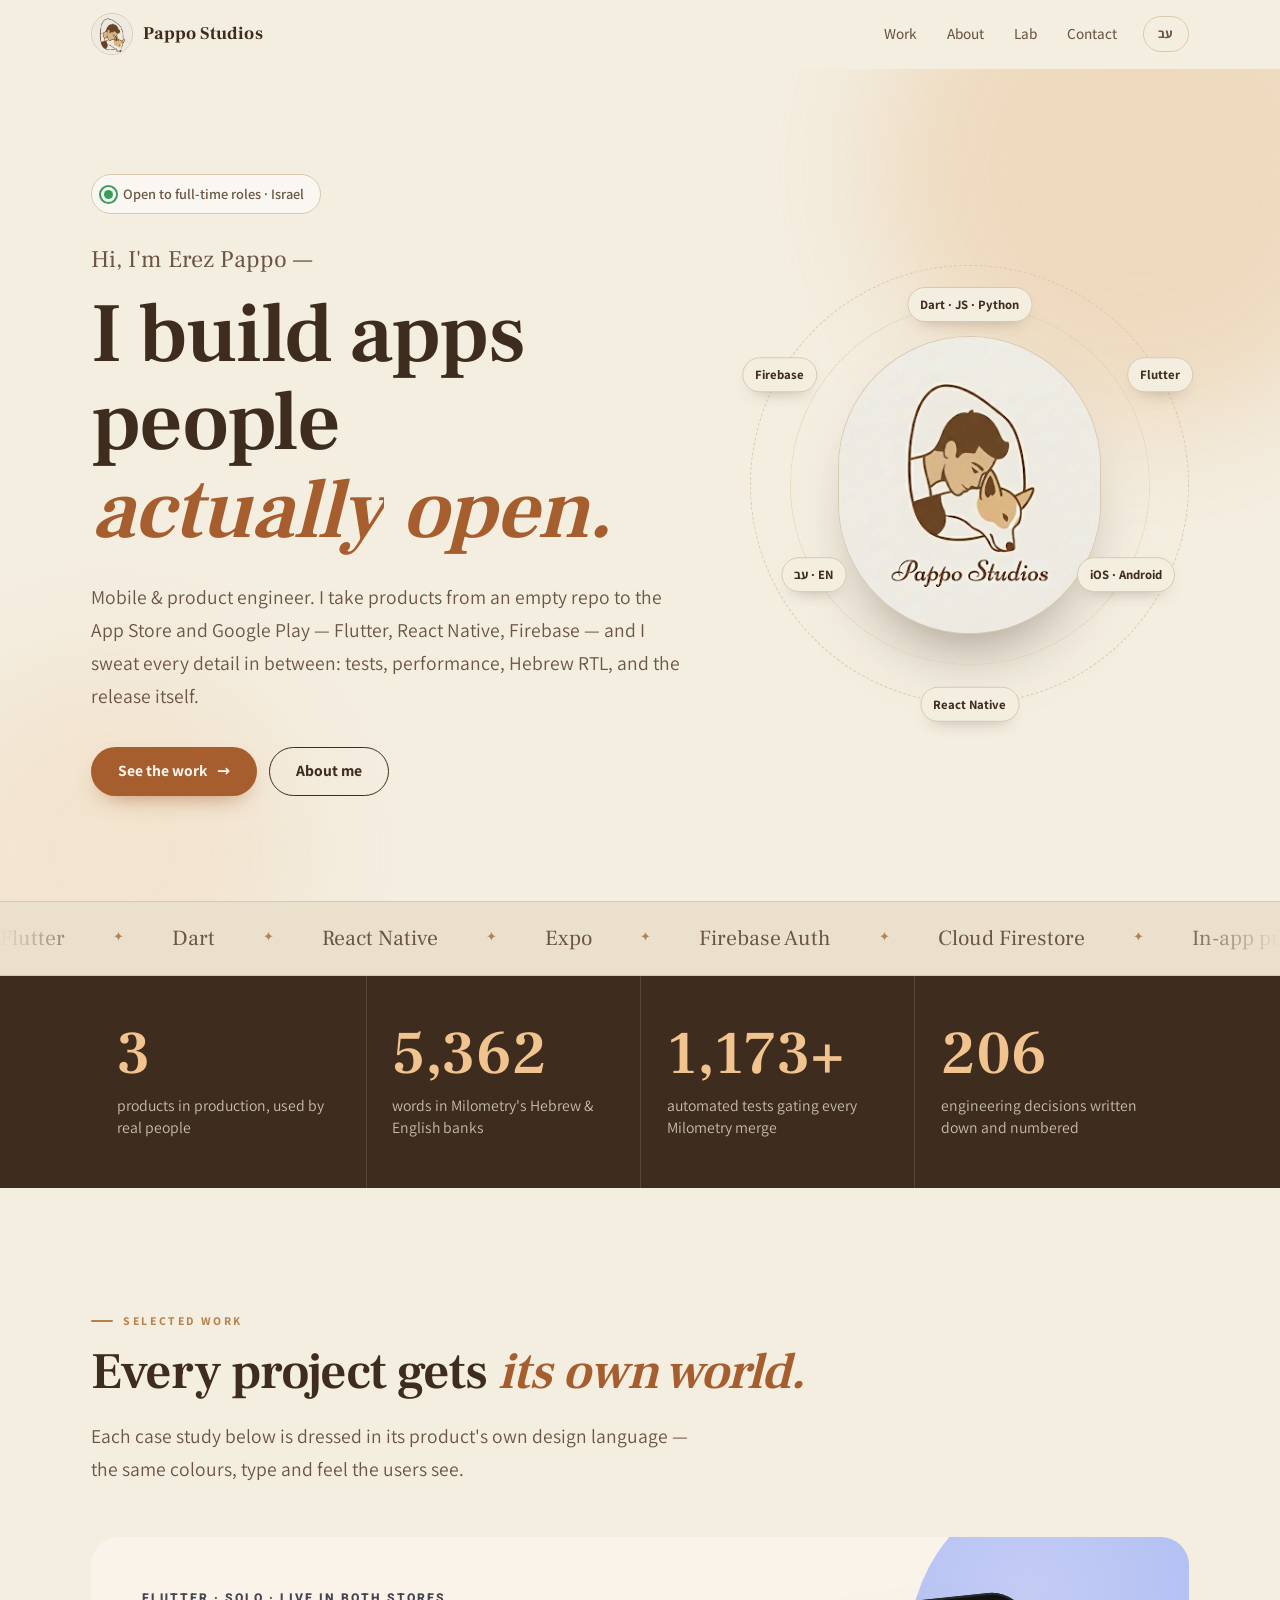
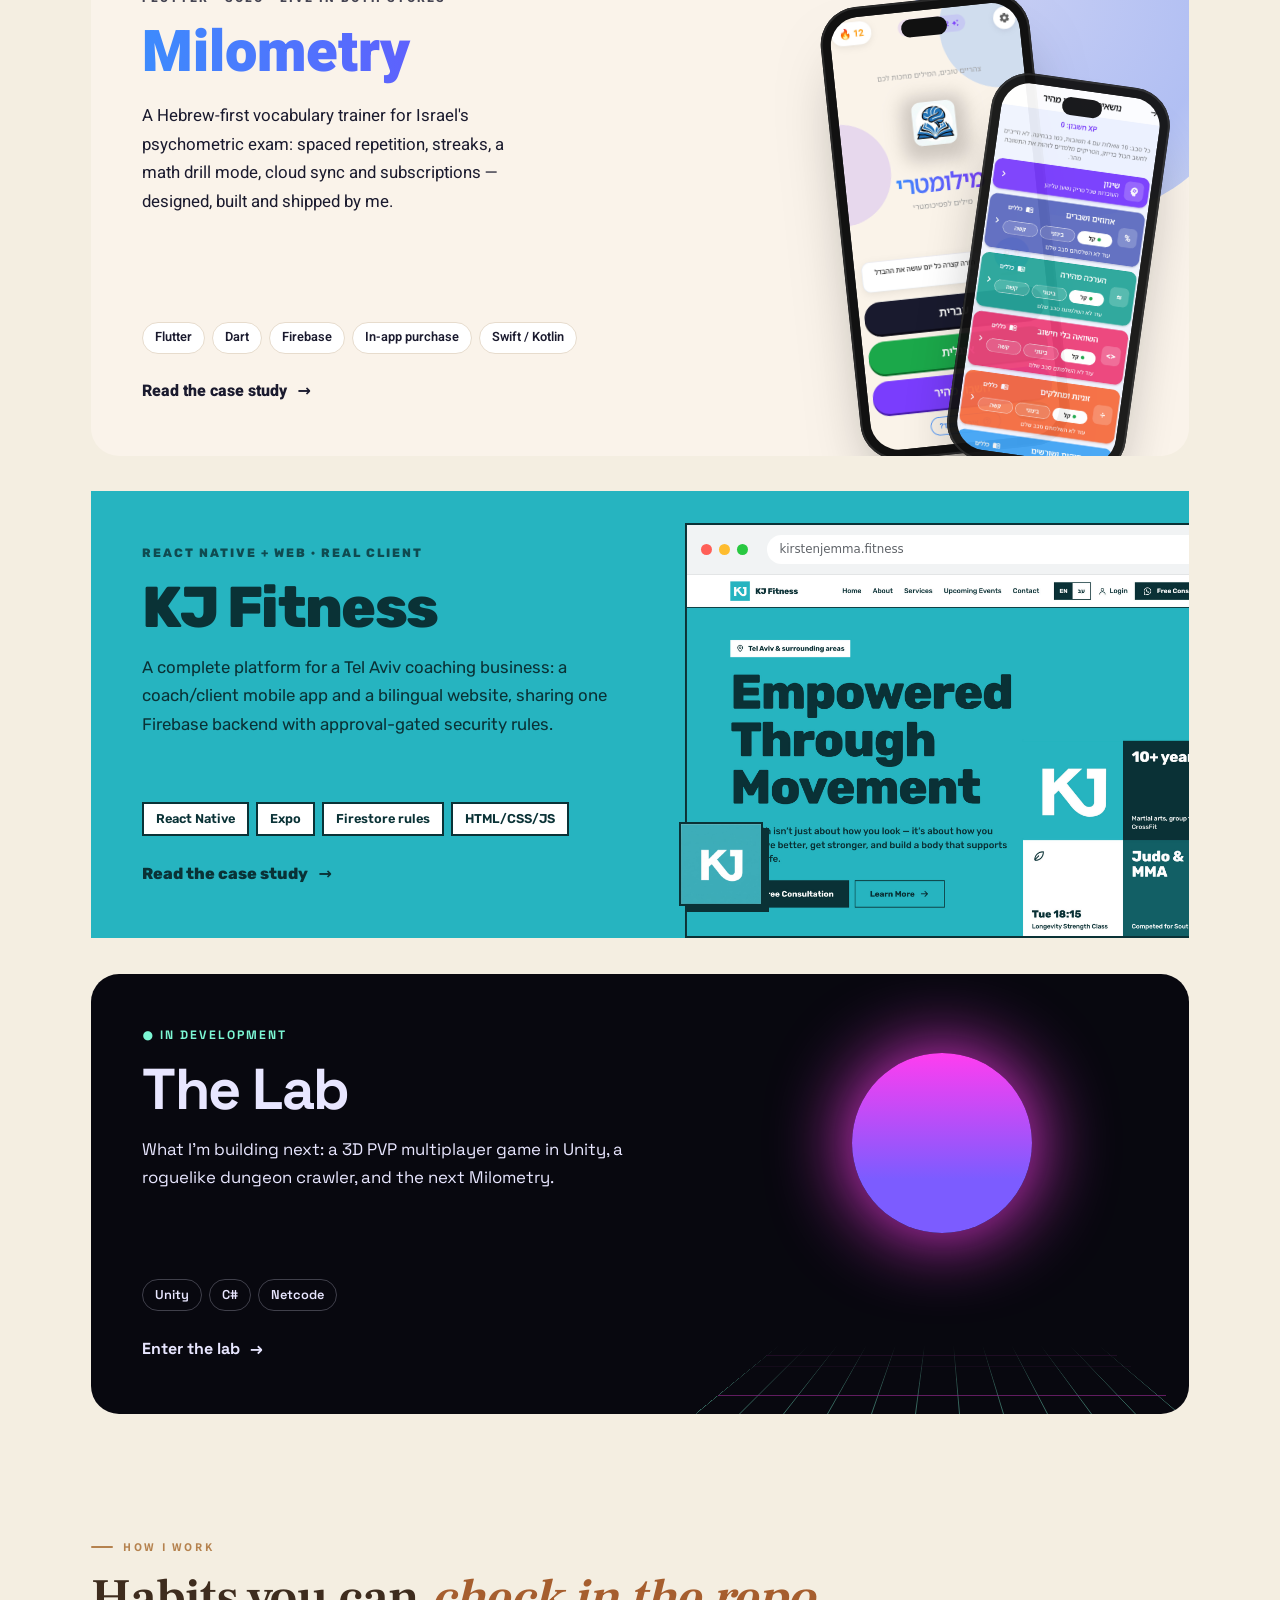
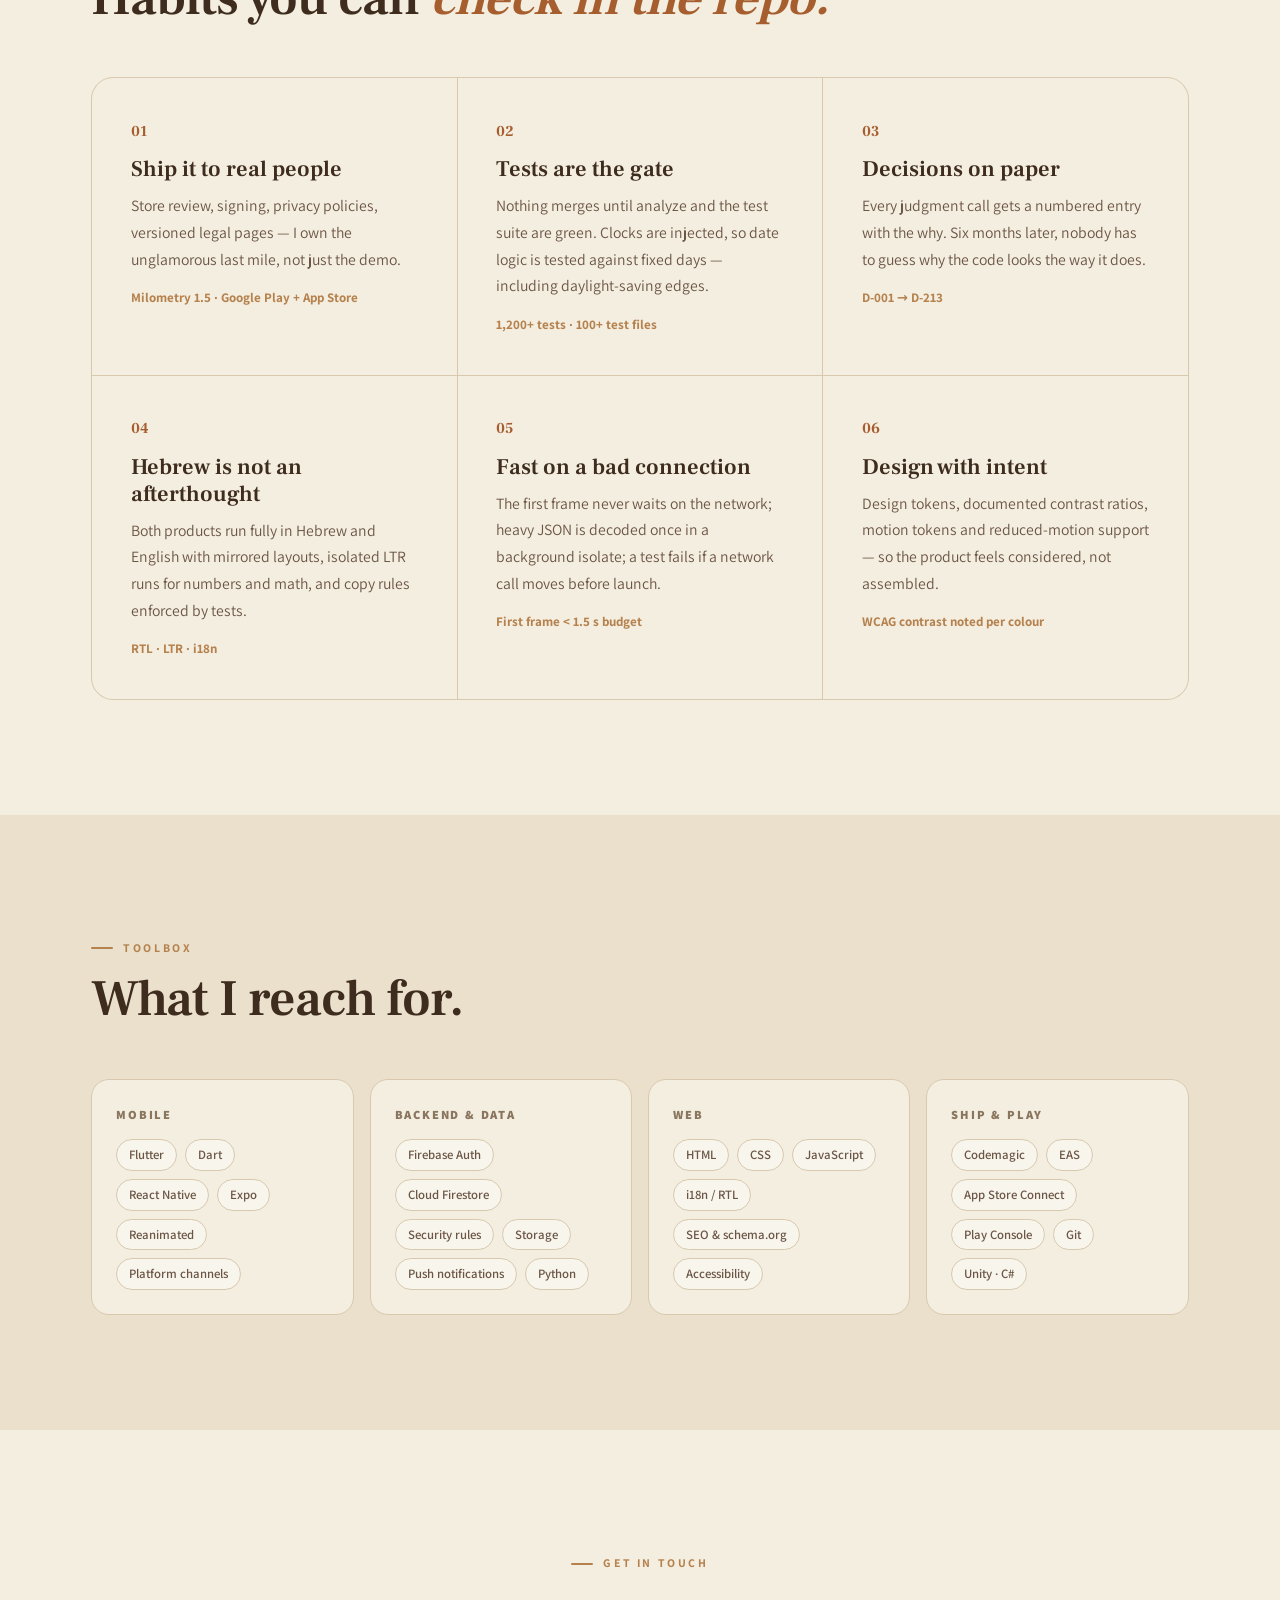
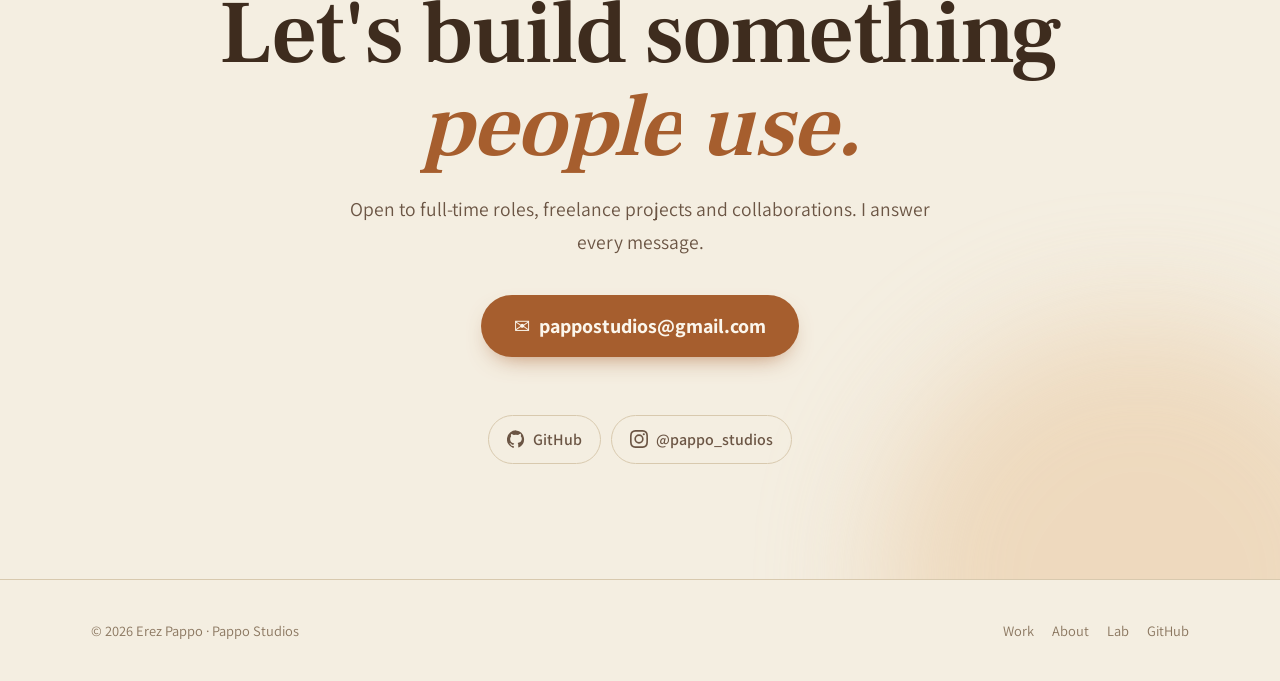
==== commit 14bb15dd: "Replace Milometry screenshots with sharp captures of the current app - New screenshots of the curren" ====
--- a/index.html
+++ b/index.html
@@ -276,8 +276,8 @@
                         </div>
                         <div class="work-visual" aria-hidden="true">
                             <div class="bubble"></div>
-                            <div class="phone p1"><img src="images/milometry/1_home.jpeg" alt="" loading="lazy"></div>
-                            <div class="phone p2"><img src="images/milometry/3_levels.jpeg" alt="" loading="lazy"></div>
+                            <div class="phone p1"><img src="images/milometry/home.jpg" alt="" loading="lazy"></div>
+                            <div class="phone p2"><img src="images/milometry/math-topics.jpg" alt="" loading="lazy"></div>
                         </div>
                     </a>
 
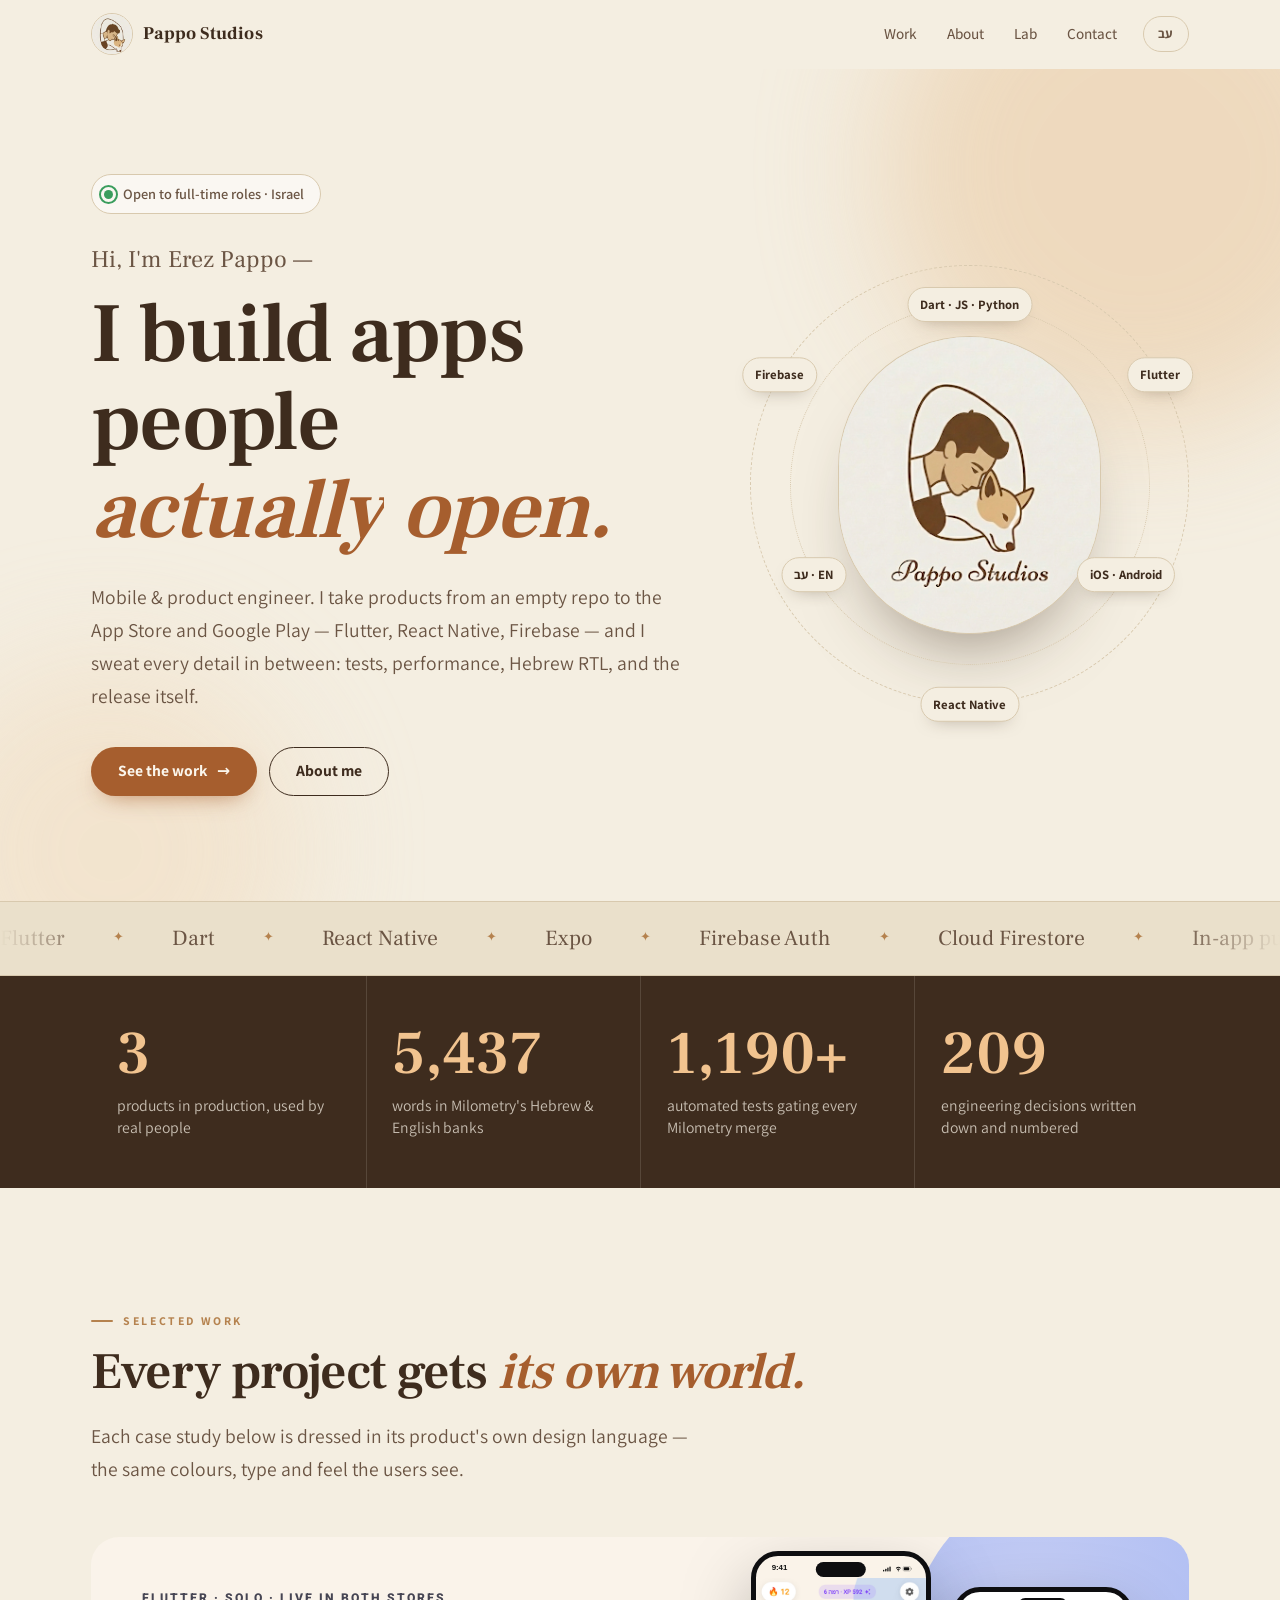
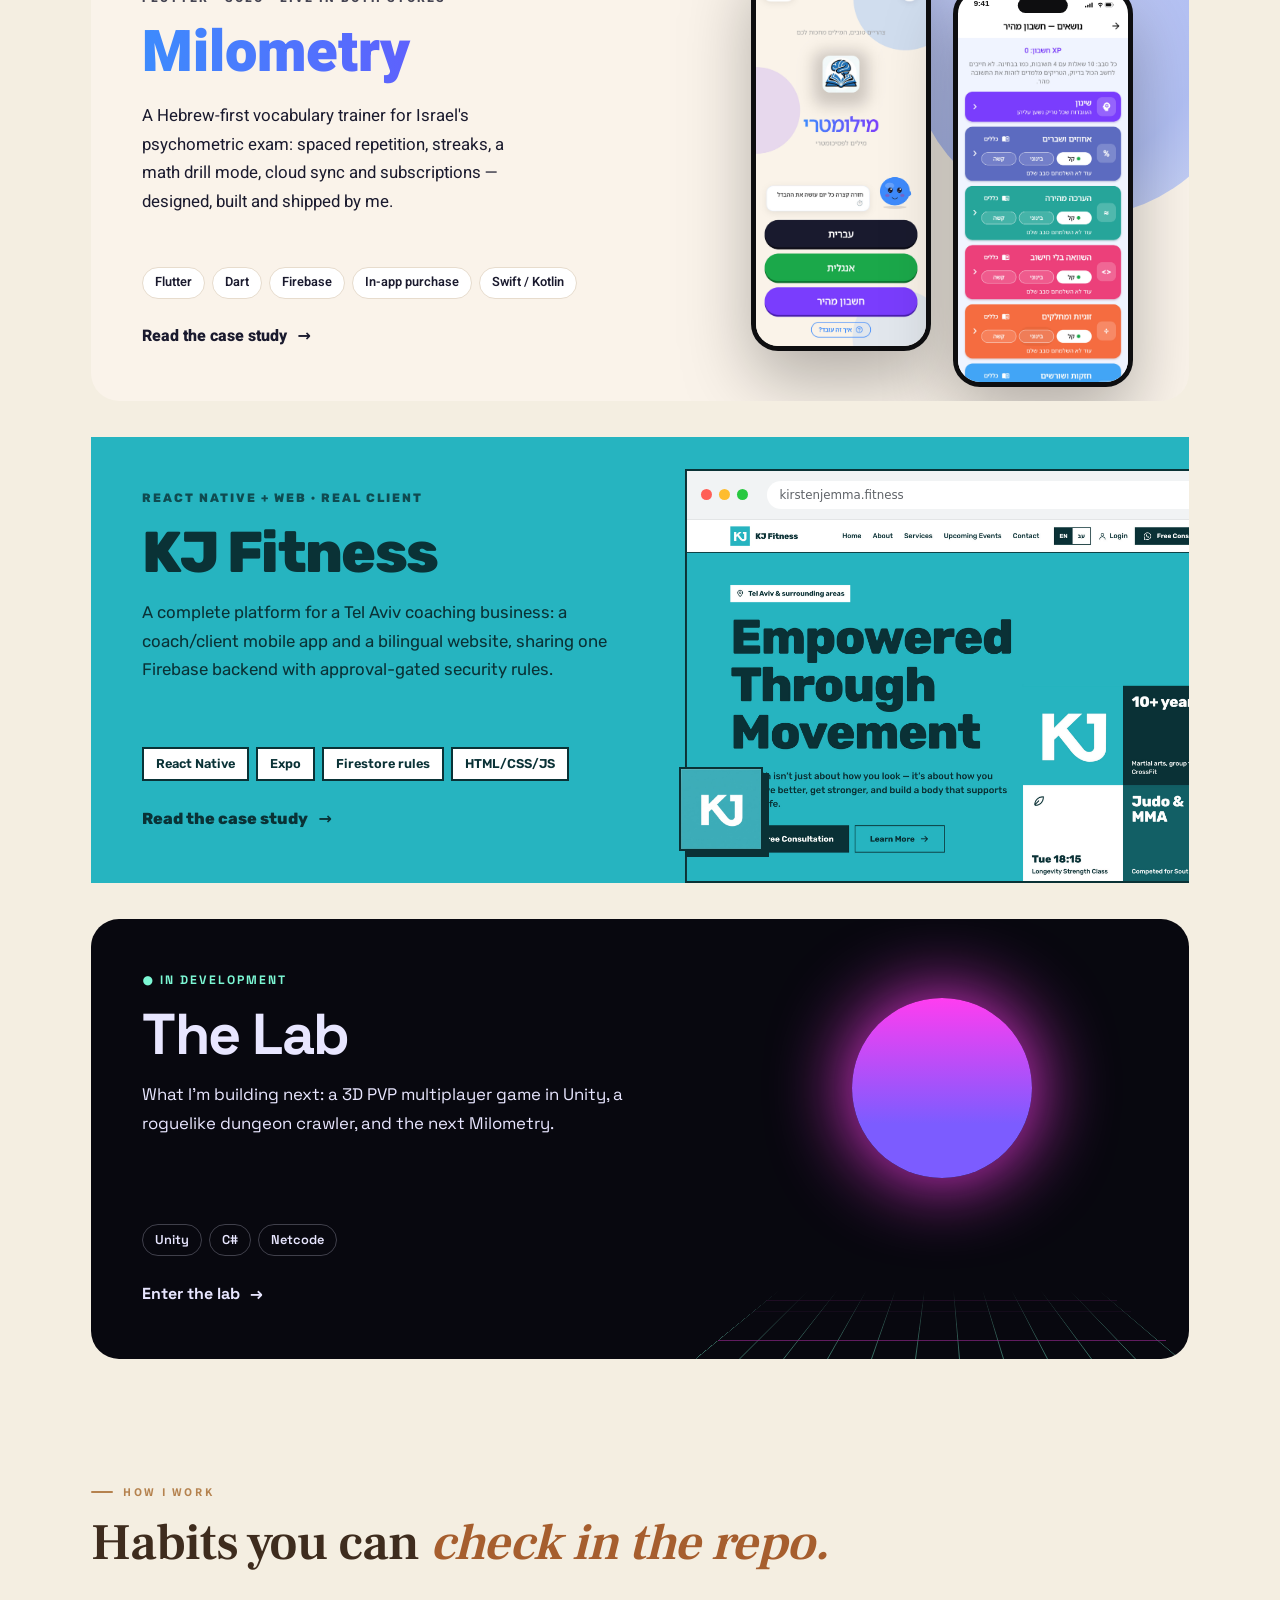
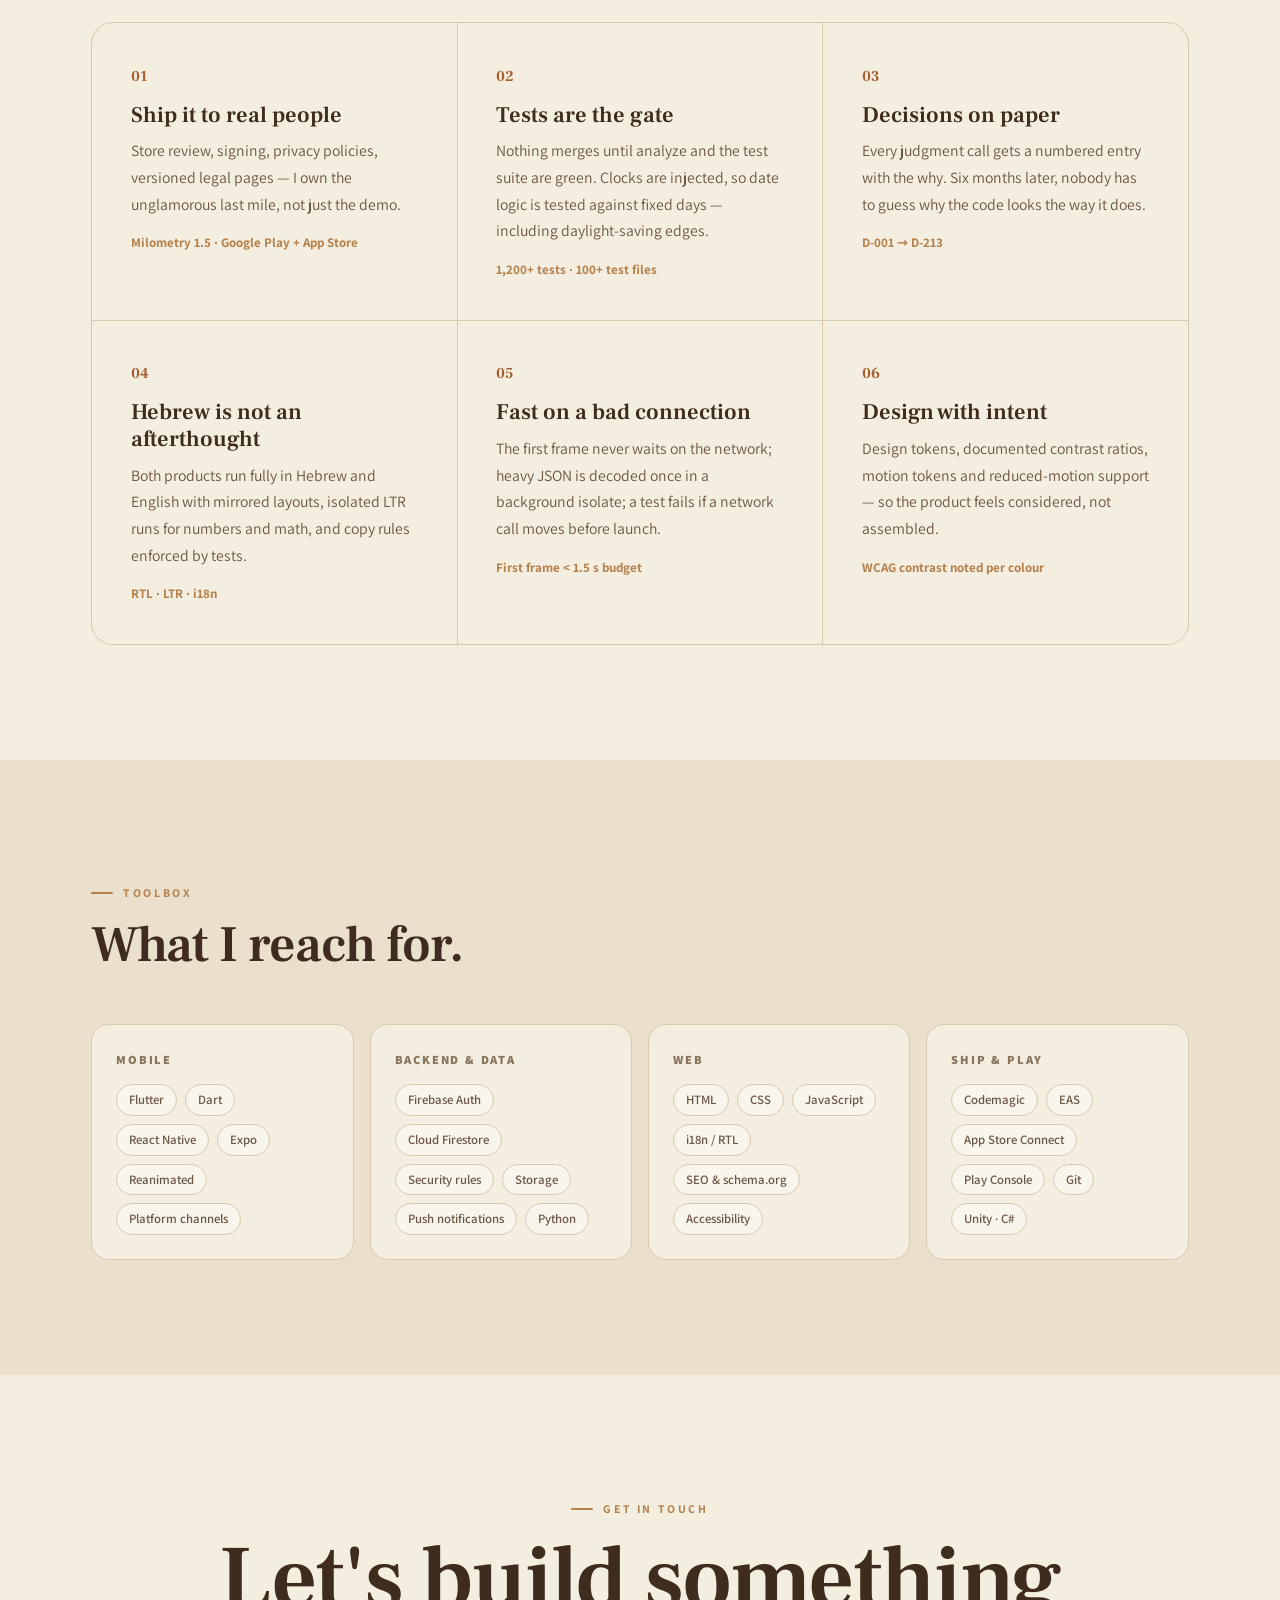
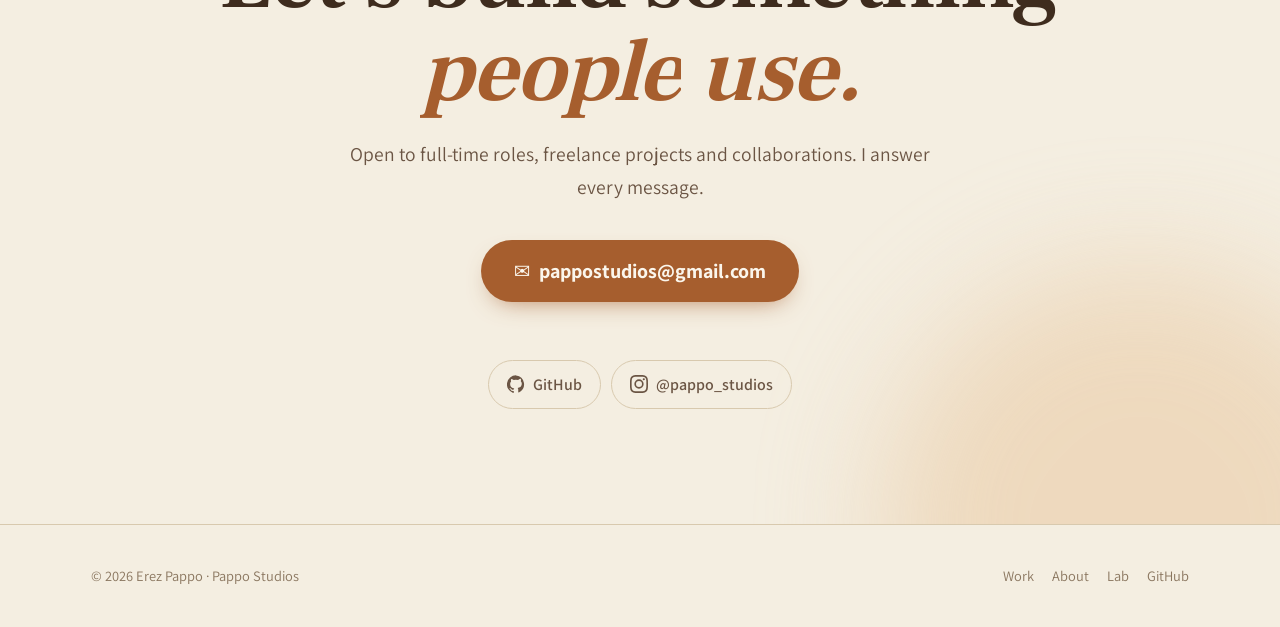
==== commit 0bf2c9d9: "Fix phone mockups: real status bar, upright screens, no overlaps - The device frame now scales as on" ====
--- a/index.html
+++ b/index.html
@@ -82,10 +82,12 @@
         .wc-milo h3 { font-weight: 900; background: linear-gradient(90deg, #3D8BFD, #7A3DFD); -webkit-background-clip: text; background-clip: text; color: transparent; padding-bottom: .06em; }
         .wc-milo .tag { background: #fff; border-color: #E7DCCD; color: #1A1A2E; }
         .wc-milo .bubble { position: absolute; width: 340px; height: 340px; border-radius: 50%; background: radial-gradient(circle at 35% 35%, #B7C3F7, #9FB2F5 60%, #C9D6F7); top: -60px; inset-inline-end: -60px; opacity: .8; animation: drift 14s ease-in-out infinite alternate; }
-        .wc-milo .phone { max-width: 210px; transform: rotate(-6deg) translateY(30px); transition: transform .6s var(--ease-out); }
-        .wc-milo .phone.p2 { position: absolute; max-width: 180px; transform: rotate(8deg) translate(70%, 60px); opacity: .95; }
-        [dir="rtl"] .wc-milo .phone.p2 { transform: rotate(-8deg) translate(-70%, 60px); }
-        .wc-milo:hover .phone.p1 { transform: rotate(-2deg) translateY(10px); }
+        .wc-milo .work-visual { display: flex; align-items: center; justify-content: center; gap: clamp(12px, 2vw, 22px); padding: 2rem 1.4rem; }
+        .wc-milo .phone { flex: 0 1 180px; max-width: 180px; transition: transform .6s var(--ease-out); }
+        .wc-milo .phone.p1 { transform: translateY(-18px); }
+        .wc-milo .phone.p2 { transform: translateY(18px); }
+        .wc-milo:hover .phone.p1 { transform: translateY(-28px); }
+        .wc-milo:hover .phone.p2 { transform: translateY(8px); }
 
         /* KJ card — cyan blocks */
         .wc-kj { background: #26B4C0; color: #0A3236; font-family: 'Rubik', var(--body); border-radius: 0; }
@@ -276,7 +278,7 @@
                         </div>
                         <div class="work-visual" aria-hidden="true">
                             <div class="bubble"></div>
-                            <div class="phone p1"><img src="images/milometry/home.jpg" alt="" loading="lazy"></div>
+                            <div class="phone p1" style="--sb:#FAF3E9"><img src="images/milometry/home.jpg" alt="" loading="lazy"></div>
                             <div class="phone p2"><img src="images/milometry/math-topics.jpg" alt="" loading="lazy"></div>
                         </div>
                     </a>
--- a/assets/site.css
+++ b/assets/site.css
@@ -183,12 +183,33 @@
 @keyframes marquee-rtl { to { transform: translateX(50%); } }
 
 /* ── Device frames ── */
+/* A phone scales as one piece (container units): bezel, a status bar in the
+   app's own top colour (--sb, text --sbt), and the island inside that bar, so
+   nothing sits on top of the screenshot. Screens stay upright: rotating a
+   screenshot resamples it and softens the text. */
 .phone {
-    position: relative; width: 100%; max-width: 280px; aspect-ratio: 720 / 1560;
-    border-radius: 38px; padding: 10px; background: #111; box-shadow: 0 0 0 2px #2a2a2a inset, 0 40px 70px -30px rgba(0,0,0,.55);
-}
-.phone::before { content: ''; position: absolute; top: 18px; left: 50%; width: 22%; height: 18px; transform: translateX(-50%); background: #111; border-radius: 12px; z-index: 2; }
-.phone > img, .phone > .screen { width: 100%; height: 100%; object-fit: cover; object-position: top; border-radius: 29px; overflow: hidden; }
+    --sb: #fff; --sbt: #111;
+    container-type: inline-size; position: relative; width: 100%; max-width: 280px;
+    border-radius: 17%/8%; filter: drop-shadow(0 30px 34px rgba(0,0,0,.28));
+}
+/* The screenshot carries the frame: its border is the bezel, its top padding
+   the status bar (painted in --sb), so everything scales with the phone. */
+.phone > img, .phone > .screen {
+    display: block; box-sizing: border-box; width: 100%;
+    border: 3cqw solid #0E0E10; border-radius: 15cqw; background: var(--sb);
+}
+.phone > img { height: auto; padding-top: 12cqw; }
+.phone::before { content: ''; position: absolute; top: 6.2cqw; left: 50%; width: 28cqw; height: 8cqw; transform: translateX(-50%); background: #0E0E10; border-radius: 99px; z-index: 2; }
+.phone::after {
+    content: '9:41'; position: absolute; top: 3cqw; left: 3cqw; right: 3cqw; height: 13.2cqw; z-index: 2; direction: ltr;
+    display: flex; align-items: center; padding-inline: 8.5cqw; box-sizing: border-box;
+    font: 600 4.4cqw/1 -apple-system, 'SF Pro Text', 'Segoe UI', Roboto, sans-serif; letter-spacing: -.01em; color: var(--sbt);
+    background: no-repeat right 7.5cqw center / 16cqw auto url("data:image/svg+xml,%3Csvg xmlns='http://www.w3.org/2000/svg' viewBox='0 0 68 13'%3E%3Cg fill='%23111'%3E%3Crect x='0' y='8' width='3' height='4' rx='1'/%3E%3Crect x='5' y='6' width='3' height='6' rx='1'/%3E%3Crect x='10' y='3.5' width='3' height='8.5' rx='1'/%3E%3Crect x='15' y='1' width='3' height='11' rx='1'/%3E%3Cpath d='M30 4.2a9 9 0 0 1 12 0l-1.6 1.7a6.6 6.6 0 0 0-8.8 0zM32.5 7a5.2 5.2 0 0 1 7 0l-1.7 1.7a2.8 2.8 0 0 0-3.6 0zM36 12l-1.8-1.8a2.5 2.5 0 0 1 3.6 0z'/%3E%3Crect x='47' y='1' width='18' height='10' rx='3' fill='none' stroke='%23111' stroke-opacity='.45'/%3E%3Crect x='48.6' y='2.6' width='13' height='6.8' rx='1.6'/%3E%3Crect x='66' y='4' width='1.6' height='4' rx='.8' fill-opacity='.45'/%3E%3C/g%3E%3C/svg%3E");
+}
+/* HTML-built screens bring their own status row and fill a fixed-ratio phone. */
+.phone:has(> .screen) { aspect-ratio: 720 / 1560; }
+.phone:has(> .screen)::after { display: none; }
+.phone > .screen { height: 100%; overflow: hidden; }
 .browser { border-radius: 14px; overflow: hidden; background: #fff; box-shadow: 0 40px 80px -36px rgba(0,0,0,.5); border: 1px solid rgba(0,0,0,.08); }
 .browser-bar { display: flex; align-items: center; gap: 7px; padding: 10px 14px; background: #f1f3f4; border-bottom: 1px solid rgba(0,0,0,.06); direction: ltr; }
 .browser-bar i { width: 11px; height: 11px; border-radius: 50%; background: #ff5f57; }
